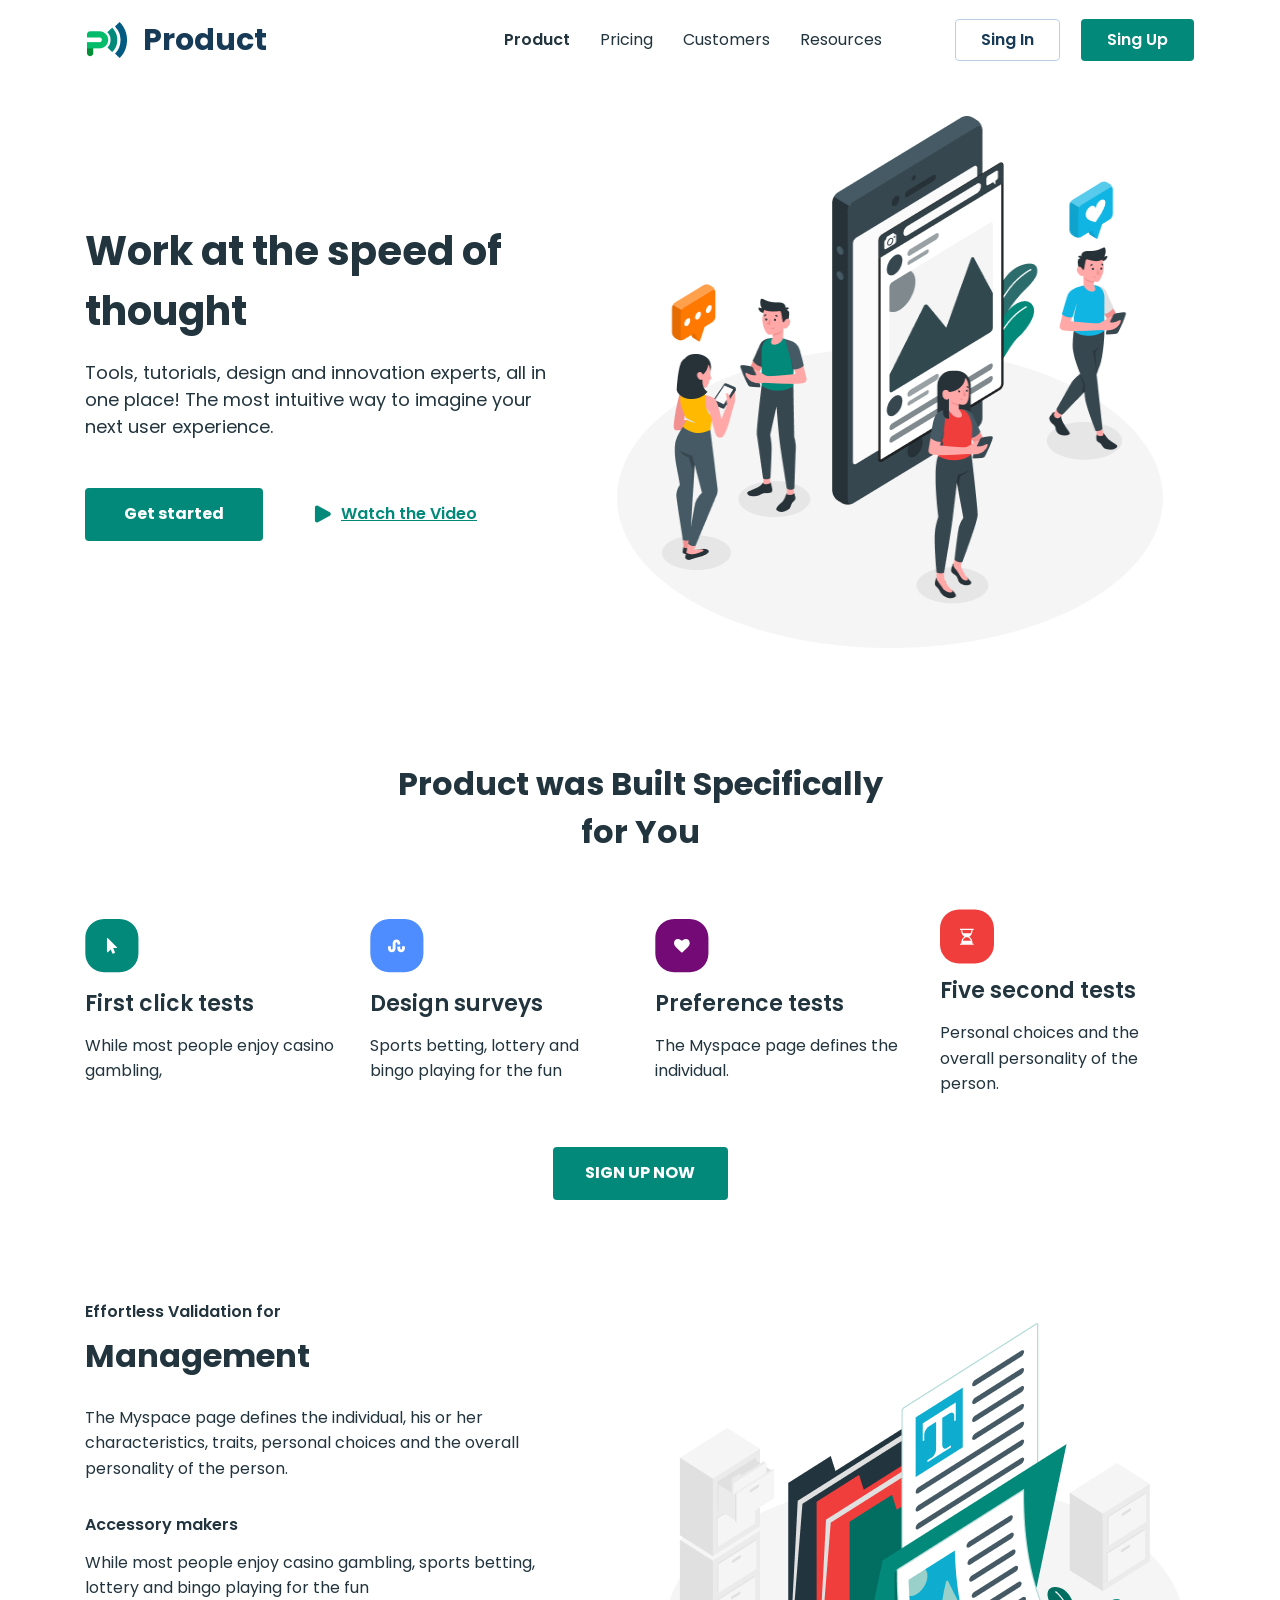
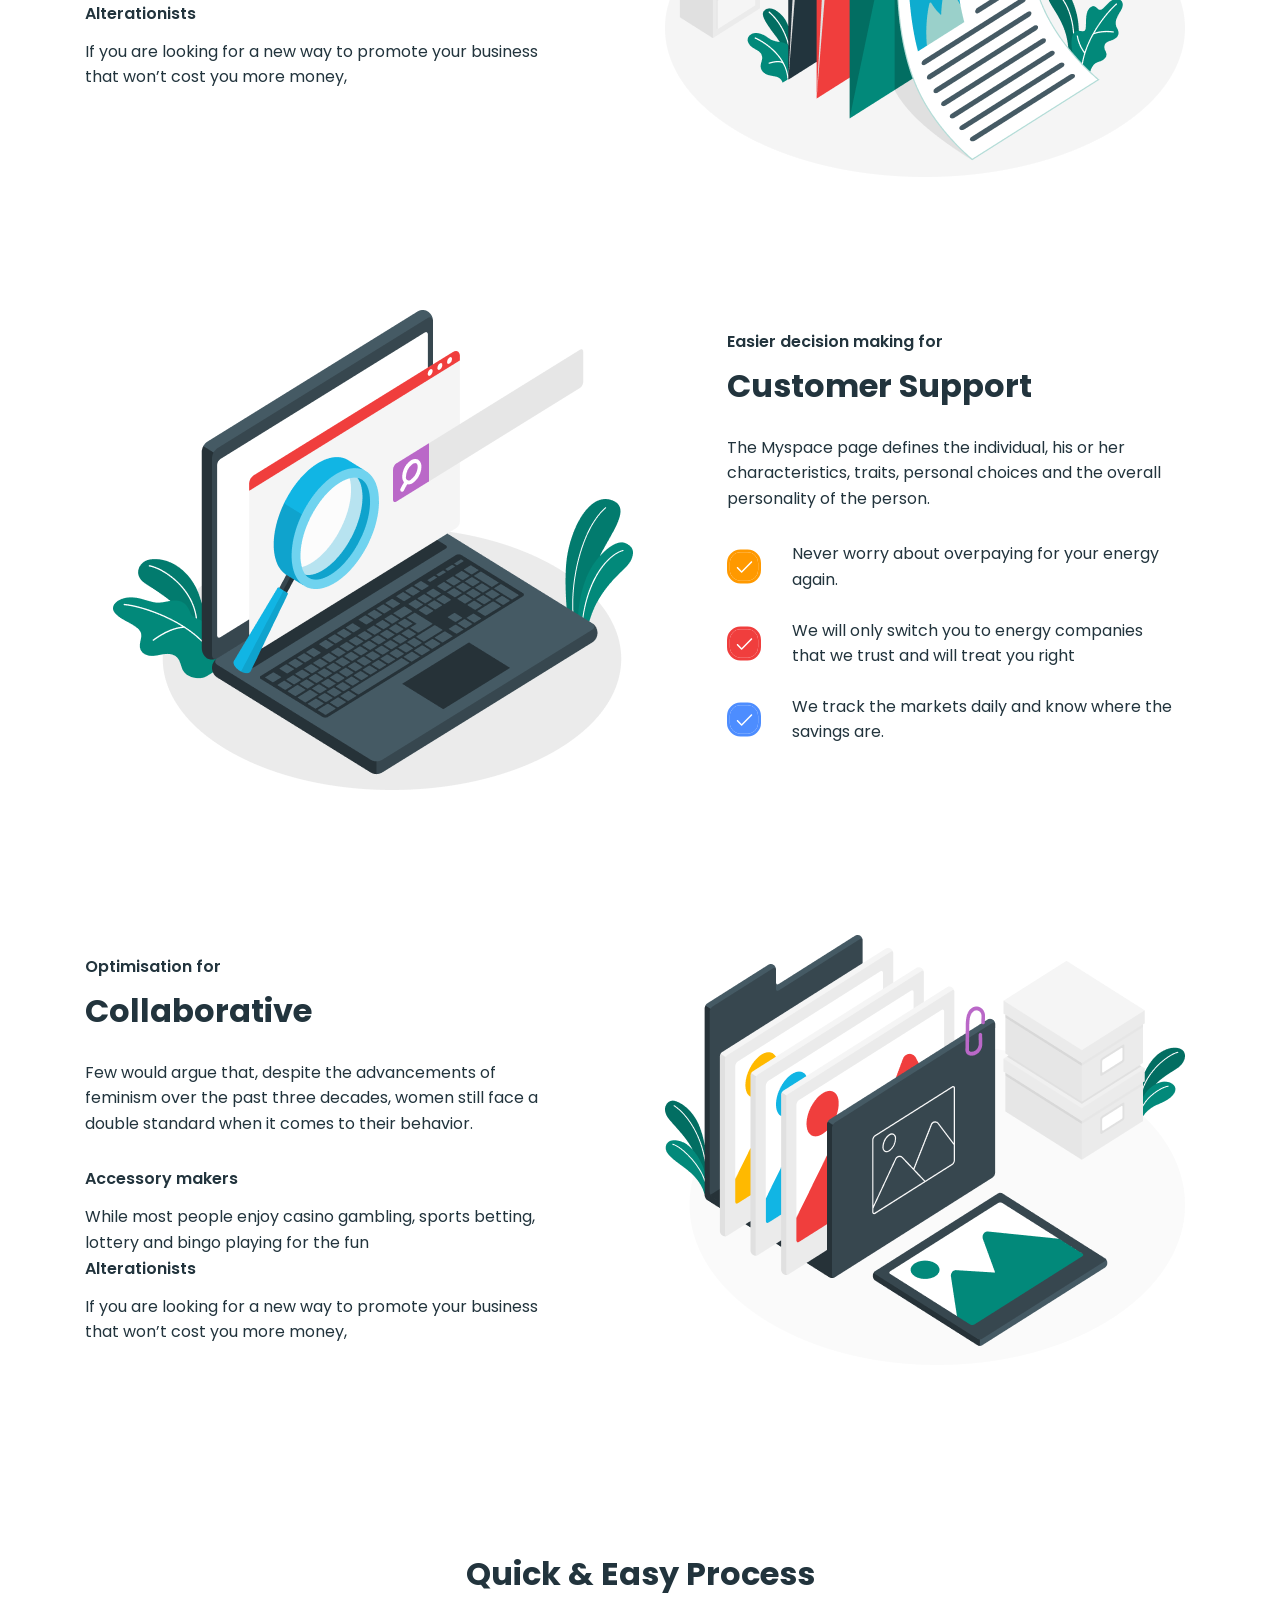
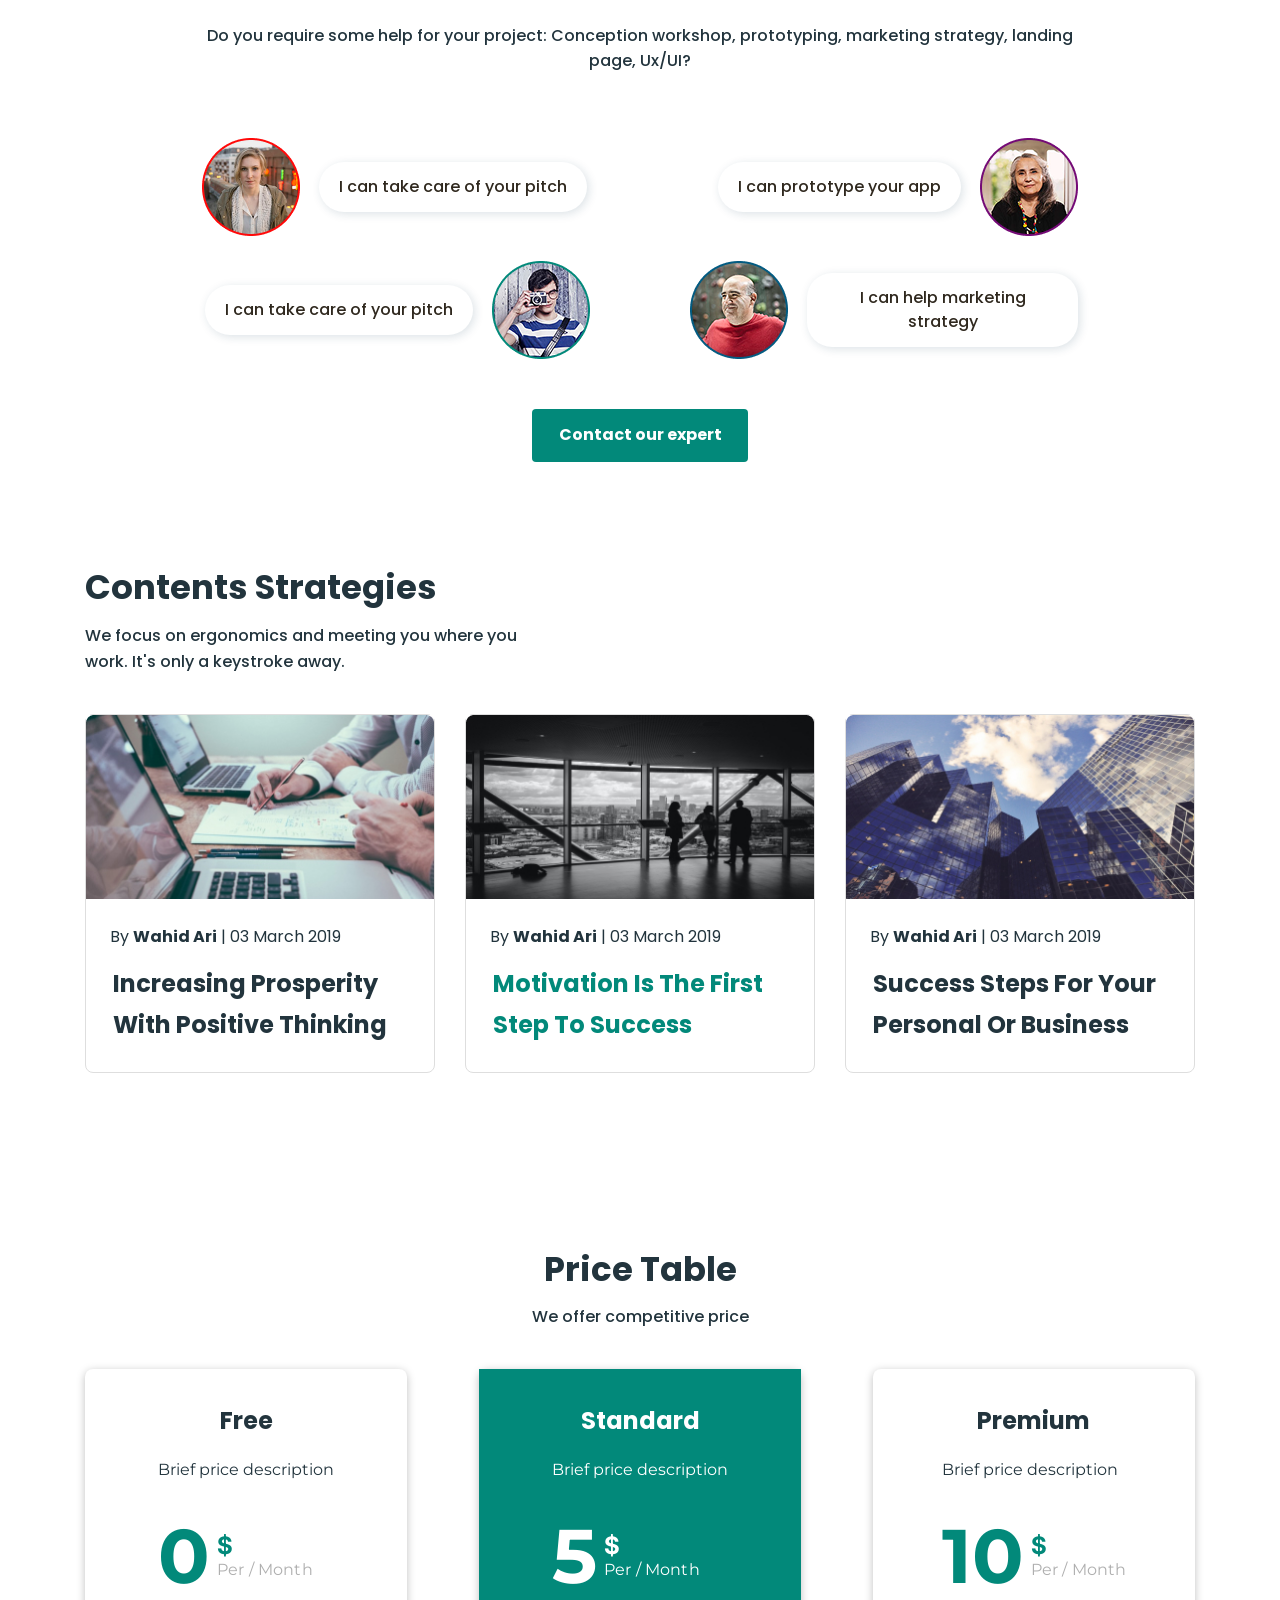
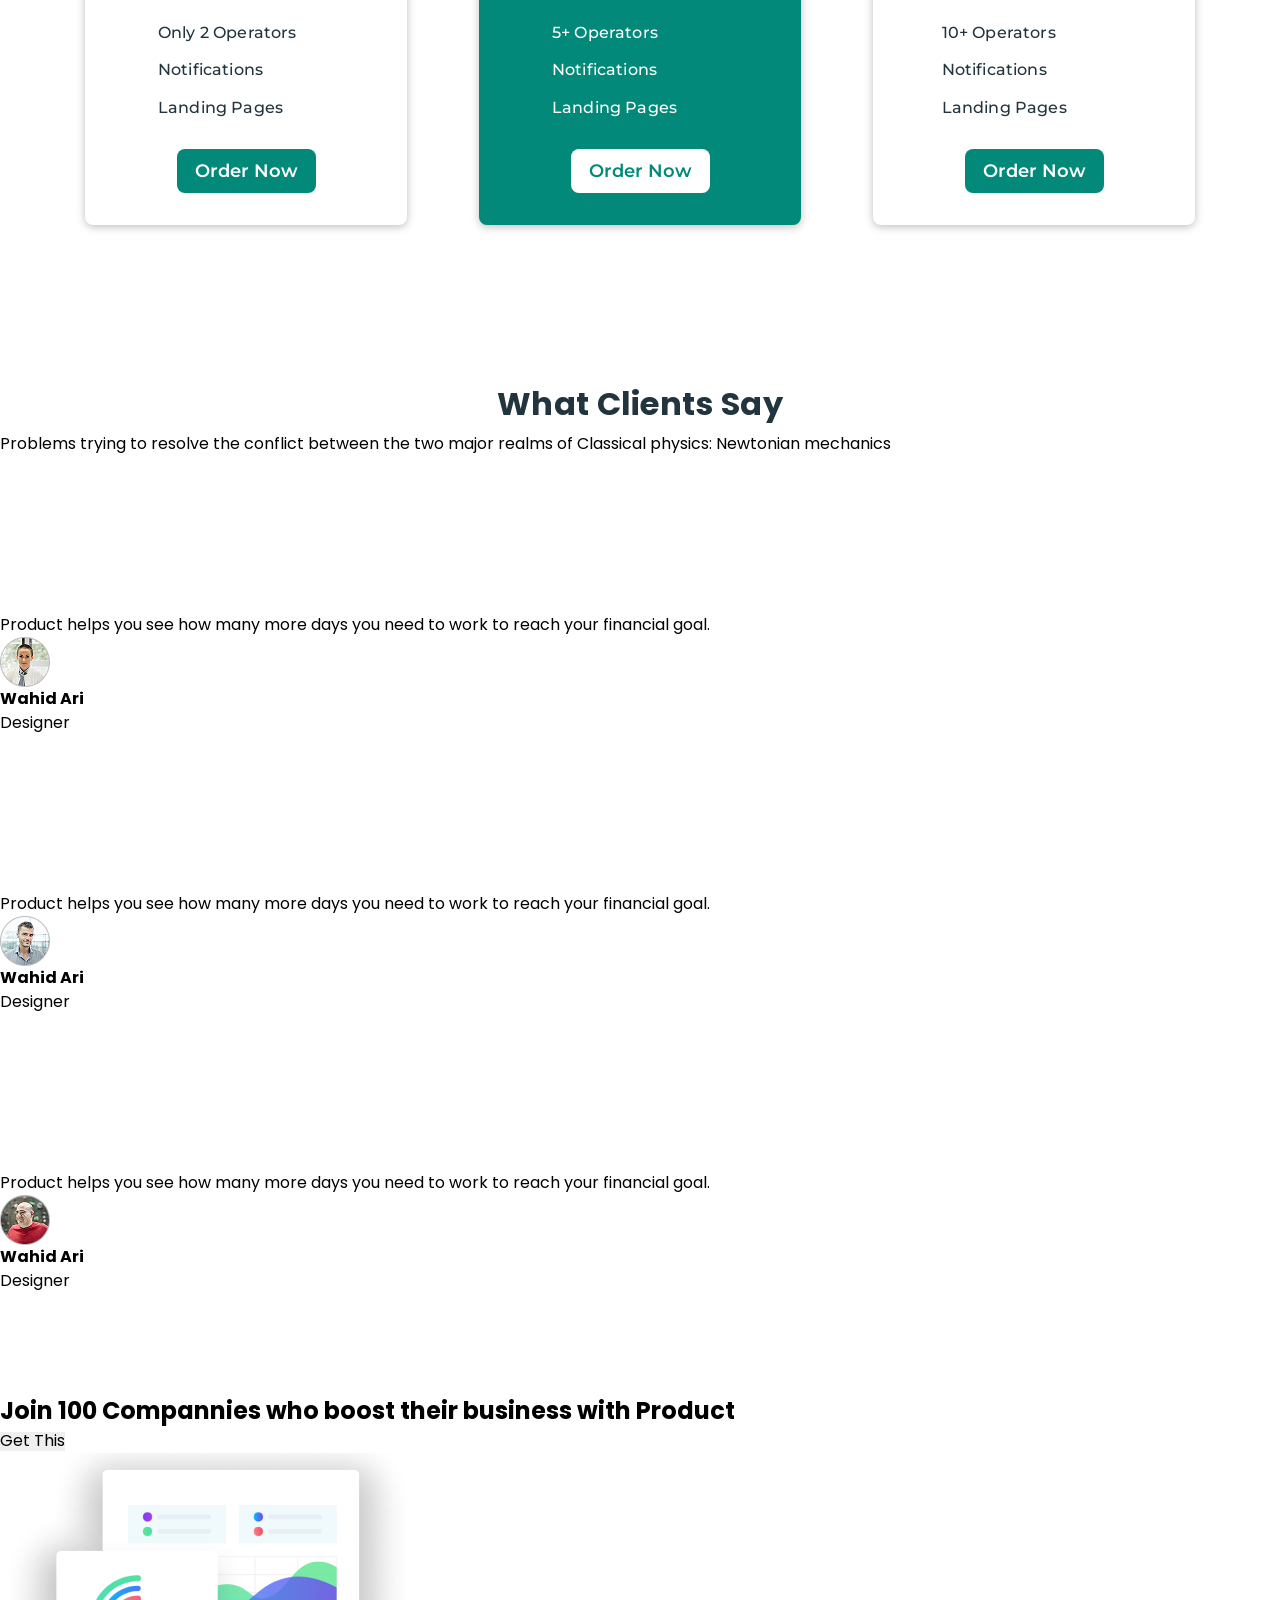
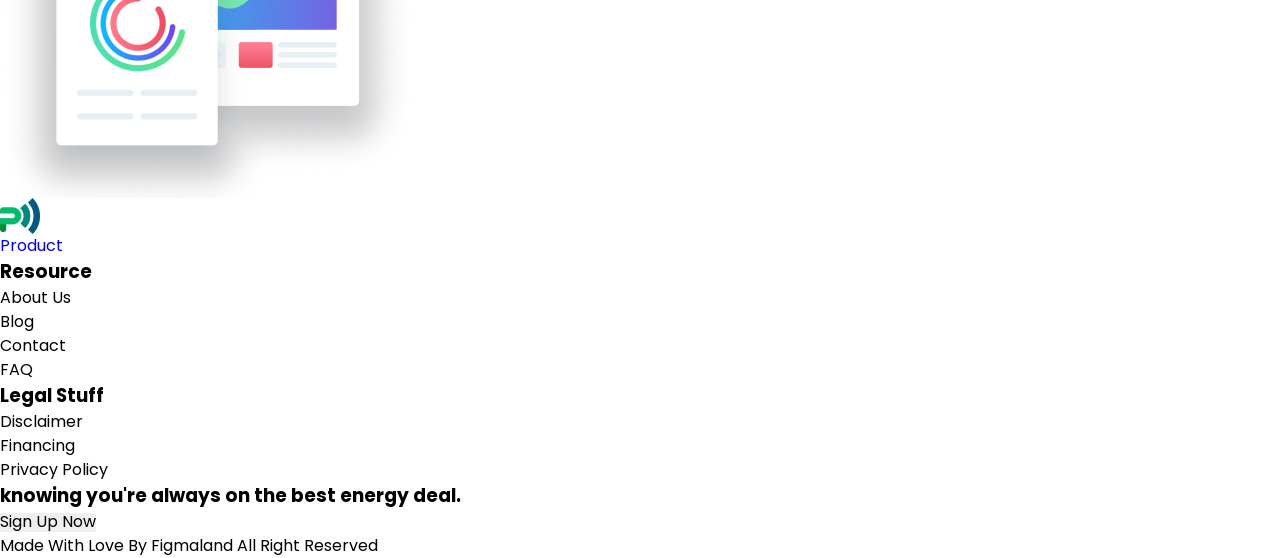
==== index.html @ db9ff05c "add fixes" ====
<!DOCTYPE html>
<html lang="en">
  <head>
    <meta charset="UTF-8" />
    <meta name="viewport" content="width=device-width, initial-scale=1.0" />
    <title>Bisness promo</title>
    <link
      rel="stylesheet"
      href="https://cdnjs.cloudflare.com/ajax/libs/modern-normalize/3.0.1/modern-normalize.min.css"
      integrity="sha512-q6WgHqiHlKyOqslT/lgBgodhd03Wp4BEqKeW6nNtlOY4quzyG3VoQKFrieaCeSnuVseNKRGpGeDU3qPmabCANg=="
      crossorigin="anonymous"
      referrerpolicy="no-referrer"
    />
    <link rel="preconnect" href="https://fonts.googleapis.com" />
    <link rel="preconnect" href="https://fonts.gstatic.com" crossorigin />
    <link
      href="https://fonts.googleapis.com/css2?family=Inter:opsz,wght@14..32,100..900&family=Montserrat:wght@100..900&family=Poppins:wght@400;500;600;700&display=swap"
      rel="stylesheet"
    />
    <link rel="stylesheet" href="./css/styles.css" />
  </head>

  <body>
    <!-- #region header -->
    <header class="header">
      <div class="container header-container">
        <nav class="header-navigation">
          <a href="./index.html" class="header-logo"
            ><img src="./images/index/logo.png" alt="logo" />Product</a
          >
          <ul class="list-navigation">
            <li class="item-navigation">
              <a href="./index.html" class="current-link">Product</a>
            </li>
            <li class="item-navigation">
              <a href="./pricing.html" class="link-navigation">Pricing</a>
            </li>
            <li class="item-navigation">
              <a href="./customers.html" class="link-navigation">Customers</a>
            </li>
            <li class="item-navigation">
              <a href="./resourses.html" class="link-navigation">Resources</a>
            </li>
          </ul>
        </nav>

        <ul class="header-list-button">
          <li class="header-item-button">
            <button type="button" class="btn-sing-in">Sing In</button>
          </li>
          <li class="header-item-button">
            <button type="button" class="btn-sing-up">Sing Up</button>
          </li>
        </ul>
      </div>
    </header>
    <!-- #endregion header -->

    <main>
      <!-- #region hero -->
      <section class="hero">
        <div class="container hero-container">
          <div class="hero-main-text">
            <h1 class="hero-title">Work at the speed of thought</h1>
            <p class="hero-content">
              Tools, tutorials, design and innovation experts, all in one place!
              The most intuitive way to imagine your next user experience.
            </p>
            <ul class="hero-list-buttons">
              <li>
                <button type="button" class="btn-start">Get started</button>
              </li>
              <li>
                <button type="button" class="btn-watch">
                  <svg class="icon-triangle" width="20" height="18">
                    <use href="./images/icons.svg#icon-triangle"></use>
                  </svg>
                  Watch the Video
                </button>
              </li>
            </ul>
          </div>
          <div class="container hero-img">
            <img
              class="hero-img"
              src="./images/index/hero-img.png"
              alt="people communicating"
              width="610"
            />
          </div>
        </div>
      </section>
      <!-- #endregion hero -->

      <!--#region Specifically -->
      <section class="specifically">
        <div class="container specifically-container">
          <h2 class="specifically-title">
            Product was Built Specifically for You
          </h2>
          <ul class="cards">
            <li class="card-item">
              <svg class="card-icon" width="54" height="61">
                <use href="./images/icons.svg#icon-click"></use>
              </svg>
              <h3 class="card-title">First click tests</h3>
              <p class="card-content">
                While most people enjoy casino gambling,
              </p>
            </li>

            <li class="card-item">
              <svg class="card-icon" width="54" height="61">
                <use href="./images/icons.svg#icon-surveys"></use>
              </svg>
              <h3 class="card-title">Design surveys</h3>
              <p class="card-content">
                Sports betting, lottery and bingo playing for the fun
              </p>
            </li>

            <li class="card-item">
              <svg class="card-icon" width="54" height="61">
                <use href="./images/icons.svg#icon-preferences"></use>
              </svg>
              <h3 class="card-title">Preference tests</h3>
              <p class="card-content">
                The Myspace page defines the individual.
              </p>
            </li>

            <li class="card-item">
              <svg class="card-icon" width="54" height="61">
                <use href="./images/icons.svg#icon-time"></use>
              </svg>
              <h3 class="card-title">Five second tests</h3>
              <p class="card-content">
                Personal choices and the overall personality of the person.
              </p>
            </li>
          </ul>
          <div class="btn-wrap">
            <button type="button" class="card-btn">SIGN UP NOW</button>
          </div>
        </div>
      </section>
      <!--#endregion Specifically -->

      <!--#region Management -->
      <section class="management">
        <div class="container management-container">
          <div class="management-paragraph">
            <h4 class="small-title">Effortless Validation for</h4>
            <h2 class="main-section-title">Management</h2>
            <p class="content-section">
              The Myspace page defines the individual, his or her
              characteristics, traits, personal choices and the overall
              personality of the person.
            </p>
            <ul class="management-list">
              <li>
                <h3 class="item-title">Accessory makers</h3>
                <p class="section-list-content">
                  While most people enjoy casino gambling, sports betting,
                  lottery and bingo playing for the fun
                </p>
              </li>
              <li>
                <h3 class="item-title">Alterationists</h3>
                <p class="section-list-content">
                  If you are looking for a new way to promote your business that
                  won’t cost you more money,
                </p>
              </li>
            </ul>
          </div>
          <div class="management-image">
            <img
              src="./images/index/management-img.png"
              alt="files"
              width="540"
              height="500"
            />
          </div>
        </div>
      </section>
      <!--#endregion Management -->

      <!--#region Support -->
      <section class="support">
        <div class="container support-container">
          <div class="support-img">
            <img
              src="./images/index/support-img.png"
              alt="support"
              width="540"
            />
          </div>
          <div class="support-paragraph">
            <h4 class="small-title">Easier decision making for</h4>
            <h2 class="main-section-title">Customer Support</h2>
            <p class="content-section">
              The Myspace page defines the individual, his or her
              characteristics, traits, personal choices and the overall
              personality of the person.
            </p>
            <ul class="support-list">
              <li class="support-item-content">
                <svg class="icon-support" width="35" height="35">
                  <use href="./images/icons.svg#icon-checkorange"></use>
                </svg>
                <p class="item-text-support">
                  Never worry about overpaying for your energy again.
                </p>
              </li>
              <li class="support-item-content">
                <svg class="icon-support" width="35" height="35">
                  <use href="./images/icons.svg#icon-checkred"></use>
                </svg>
                <p class="item-text-support">
                  We will only switch you to energy companies that we trust and
                  will treat you right
                </p>
              </li>
              <li class="support-item-content">
                <svg class="icon-support" width="35" height="35">
                  <use href="./images/icons.svg#icon-checkblue"></use>
                </svg>
                <p class="item-text-support">
                  We track the markets daily and know where the savings are.
                </p>
              </li>
            </ul>
          </div>
        </div>
      </section>
      <!--#endregion Support -->

      <!--#region Collaborative -->
      <section class="collaborative">
        <div class="container collaborative-container">
          <div class="collaborative-paragraph">
            <h4 class="small-title">Optimisation for</h4>
            <h2 class="main-section-title">Collaborative</h2>
            <p class="content-section">
              Few would argue that, despite the advancements of feminism over
              the past three decades, women still face a double standard when it
              comes to their behavior.
            </p>
            <ul>
              <li>
                <h3 class="item-title">Accessory makers</h3>
                <p class="section-list-content">
                  While most people enjoy casino gambling, sports betting,
                  lottery and bingo playing for the fun
                </p>
              </li>
              <li>
                <h3 class="item-title">Alterationists</h3>
                <p class="section-list-content">
                  If you are looking for a new way to promote your business that
                  won’t cost you more money,
                </p>
              </li>
            </ul>
          </div>
          <div class="collaborative-img">
            <img
              src="./images/index/collaboration-img.png"
              alt="collaboration-img"
              width="540"
            />
          </div>
        </div>
      </section>
      <!--#endregion Collaborative -->

      <!-- #region process  -->

      <section class="process">
        <div class="container process-container">
          <h2 class="process-title">Quick & Easy Process</h2>
          <p class="process-content">
            Do you require some help for your project: Conception workshop,
            prototyping, marketing strategy, landing page, Ux/UI?
          </p>
          <ul class="process-list">
            <li class="process-list-item">
              <img src="./images/product/care.png" alt="care" width="98" />
              <p class="process-title-content">I can take care of your pitch</p>
            </li>
            <li class="process-list-item">
              <img src="./images/product/app.png" alt="app" width="98" />
              <p class="process-title-content">I can prototype your app</p>
            </li>
            <li class="process-list-item">
              <img src="./images/product/pitch.png" alt="pitch" width="98" />
              <p class="process-title-content">I can take care of your pitch</p>
            </li>
            <li class="process-list-item">
              <img
                src="./images/product/strategy.png"
                alt="strategy"
                width="98"
              />
              <p class="process-title-content">I can help marketing strategy</p>
            </li>
          </ul>
        </div>
        <button class="contact-us" type="button">Contact our expert</button>
      </section>

      <!-- #endregion process  -->

      <!-- #region strategies -->
      <section class="strategies">
        <div class="container strategies-container">
          <h2 class="strategies-section-title">Contents Strategies</h2>
          <p class="strategies-content-paragraph">
            We focus on ergonomics and meeting you where you work. It's only a
            keystroke away.
          </p>

          <ul class="strategy-list">
            <li class="strategy-item">
              <img
                src="./images/index/image-news1.jpg"
                alt="hands"
                class="strategy-list-img"
              />
              <p class="content-strategies">
                By <span class="made-by">Wahid Ari</span> | 03 March 2019
              </p>
              <h3 class="strategy-list-title">
                Increasing Prosperity With Positive Thinking
              </h3>
            </li>
            <li class="strategy-item">
              <img
                src="./images/index/image-news2.jpg"
                alt="people"
                class="strategy-list-img"
              />
              <p class="content-strategies">
                By <span class="made-by">Wahid Ari</span> | 03 March 2019
              </p>
              <h3 class="strategy-list-title active">
                Motivation Is The First Step To Success
              </h3>
            </li>
            <li class="strategy-item">
              <img
                src="./images/index/image-news3.jpg"
                alt="buildings"
                class="strategy-list-img"
              />
              <p class="content-strategies">
                By <span class="made-by">Wahid Ari</span> | 03 March 2019
              </p>
              <h3 class="strategy-list-title">
                Success Steps For Your Personal Or Business
              </h3>
            </li>
          </ul>
        </div>
      </section>
      <!-- #endregion strategies -->

      <!-- #region price  -->
      <section class="price-section">
        <div class="container price-container">
          <h2 class="title-section-price">Price Table</h2>
          <p class="content-section-price">We offer competitive price</p>

          <div class="price-cards">
            <ul class="price-card-items">
              <li class="price-list-card">
                <ul class="price-list">
                  <li>
                    <h3 class="title-price-card">Free</h3>
                    <p class="price-description">Brief price description</p>
                    <ul class="price">
                      <li>
                        <p class="number-price">0</p>
                      </li>
                      <li>
                        <p class="dollar">$</p>
                        <p class="monthly-price">Per / Month</p>
                      </li>
                    </ul>
                    <ul class="price-conditions">
                      <li>Only 2 Operators</li>
                      <li>Notifications</li>
                      <li>Landing Pages</li>
                    </ul>
                  </li>
                </ul>
                <button type="button" class="btn-order">Order Now</button>
              </li>
            </ul>

            <ul class="price-card-items">
              <li class="price-list-card green">
                <ul class="price-list green">
                  <li>
                    <h3 class="title-price-card green">Standard</h3>
                    <p class="price-description green">
                      Brief price description
                    </p>
                    <ul class="price green">
                      <li>
                        <p class="number-price green">5</p>
                      </li>
                      <li>
                        <p class="dollar green">$</p>
                        <p class="monthly-price green">Per / Month</p>
                      </li>
                    </ul>
                    <ul class="price-conditions green">
                      <li>5+ Operators</li>
                      <li>Notifications</li>
                      <li>Landing Pages</li>
                    </ul>
                  </li>
                </ul>
                <button type="button" class="btn-order-green">Order Now</button>
              </li>
            </ul>

            <ul class="price-card-items">
              <li class="price-list-card">
                <ul class="price-list">
                  <li>
                    <h3 class="title-price-card">Premium</h3>
                    <p class="price-description">Brief price description</p>
                    <ul class="price">
                      <li>
                        <p class="number-price">10</p>
                      </li>
                      <li>
                        <p class="dollar">$</p>
                        <p class="monthly-price">Per / Month</p>
                      </li>
                    </ul>
                    <ul class="price-conditions">
                      <li>10+ Operators</li>
                      <li>Notifications</li>
                      <li>Landing Pages</li>
                    </ul>
                  </li>
                </ul>
                <button type="button" class="btn-order">Order Now</button>
              </li>
            </ul>
          </div>
        </div>
      </section>
      <!-- #endregion price  -->

      <!-- #region feedback  -->
      <section class="feedback">
        <div class="container feedback-container"></div>
        <h2 class="feedback-title">What Clients Say</h2>
        <p class="feedback-paragraph">
          Problems trying to resolve the conflict between the two major realms
          of Classical physics: Newtonian mechanics
        </p>
        <ul class="feedback-cards">
          <li class="feedback-card-item">
            <svg class="" width="" height="">
              <use href=""></use>
            </svg>
            <p class="feedback-item-content">
              Product helps you see how many more days you need to work to reach
              your financial goal.
            </p>
            <img src="./images/index/fb-avatar1.png" alt="fb-avatar" />
            <h4 class="feedback-name">Wahid Ari</h4>
            <p class="feedback-name-position">Designer</p>
          </li>

          <li class="feedback-card-item">
            <svg class="" width="" height="">
              <use href=""></use>
            </svg>
            <p class="feedback-item-content">
              Product helps you see how many more days you need to work to reach
              your financial goal.
            </p>
            <img src="./images/index/fb-avatar2.png" alt="fb-avatar" />
            <h4 class="feedback-name">Wahid Ari</h4>
            <p class="feedback-name-position">Designer</p>
          </li>

          <li class="feedback-card-item">
            <svg class="" width="" height="">
              <use href=""></use>
            </svg>
            <p class="feedback-item-content">
              Product helps you see how many more days you need to work to reach
              your financial goal.
            </p>
            <img src="./images/index/fb-avatar3.png" alt="fb-avatar" />
            <h4 class="feedback-name">Wahid Ari</h4>
            <p class="feedback-name-position">Designer</p>
          </li>
        </ul>
      </section>
      <!-- #endegion feedback  -->

      <!-- #region promo  -->
      <section>
        <h2>Join 100 Compannies who boost their business with Product</h2>
        <button type="button">Get This</button>
        <img src="./images/index/graphics.png" alt="graphics" />
      </section>
      <!-- #endregion promo  -->
    </main>
    <!-- #region footer  -->
    <footer>
      <nav>
        <a href="./index.html"
          ><img src="./images/index/logo.png" alt="logo" />Product</a
        >
      </nav>

      <h3>Resource</h3>
      <ul>
        <li>About Us</li>
        <li>Blog</li>
        <li>Contact</li>
        <li>FAQ</li>
      </ul>

      <h3>Legal Stuff</h3>
      <ul>
        <li>Disclaimer</li>
        <li>Financing</li>
        <li>Privacy Policy</li>
      </ul>

      <h3>knowing you're always on the best energy deal.</h3>
      <button type="button">Sign Up Now</button>
      <p>Made With Love By Figmaland All Right Reserved</p>
    </footer>
    <!-- #endregion footer  -->
  </body>
</html>
---- css/styles.css ----
/* :root {
    --font-family: "Poppins", sans-serif;
    --second-family: "Inter", sans-serif;
    --third-family: "Montserrat", sans-serif;
    --font3: "FontAwesome", sans-serif;
    --font4: "Roboto", sans-serif;
    --font5: "ProximaNova", sans-serif;
    --font6: "Asap Condensed", sans-serif;
    } */
        
*,
*::before,
*::after {
    box-sizing: border-box;
    margin: 0;
    padding: 0;
    }

body {
    font-family: "Poppins", sans-serif;
    font-weight: 400;
    font-size: 16px;
    line-height: 1.5;
    letter-spacing: 2%;
    color: var(--text);
    background-color: var(--white-background);
    }
        
/* reset */
    h1,
    h2,
    h3,
    h4,
    h5,
    h6,
    p {
      margin: 0;
      }
        
    ul,
    ol {
        margin: 0;
        padding-left: 0;
        list-style-type: none;
       }
 a {
    text-decoration: none;
   }
button {
    cursor: pointer;
    border: none;
}

img {
    display: block;
    max-width: 100%;
}

.container {
   max-width: 1150px;
   padding: 0 20px;
   margin: 0 auto;
}
    
/* #region header */
    .header {
       display: flex;
       align-items: center;
    }
        
    .header-container {
        display: flex;
        align-items: center;      
    }

    .header-logo {
        display: flex;
        align-items: center;
        gap: 16px;
        margin-right: 237px;
    
        font-family: "Poppins", sans-serif;
        font-weight: 700;
        font-size: 30px;
        line-height: 0.9;
        color: #173a56;
    }


    .header-navigation {
        display: flex;
        align-items: center;
    }

    .list-navigation {
        display: flex;
        align-items: center;
        gap: 30px;
        margin-right: 73px;
    }

    .link-navigation {
        font-family: "Poppins", sans-serif;
        font-weight: 400;
        font-size: 16px;
        line-height: 1.75;
        color: #22343d;
        padding: 26px 0;
        display: inline-block;

        transition: color 0.2s ease-in-out;
    }

    .current-link {
        font-family: "Poppins", sans-serif;
        font-weight: 600;
        font-size: 16px;
        line-height: 1.75;
        color: #22343d;
        padding: 26px 0;
        display: inline-block;

        transition: color 0.2s ease-in-out;
    }

    .link-navigation:hover,
    .current-link:hover {
        color: #02897a;
    }

    .header-list-button {
        display: flex;
        align-items: center;
    }
        

.btn-sing-in {
    border: 1px solid #bcd0e5;
    border-radius: 4px;
    width: 105px;
    height: 42px;
    background-color: transparent;
    font-family: "Poppins", sans-serif;
    font-weight: 600;
    font-size: 16px;
    text-align: center;
    color: #173a56;
    margin-right: 21px;
    transition: color 0.2s ease-in-out, transform 0.2s ease-in-out;
}

.btn-sing-in:hover,
.btn-sing-in:focus {
    background-color: #02897a;
    transform: translateY(-2px);
    color: #fff;
    border: none;
}

.btn-sing-up {
    border-radius: 4px;
    width: 113px;
    height: 42px;
    background-color: #02897a;
    font-family: "Poppins", sans-serif;
    font-weight: 600;
    font-size: 16px;
    color: #fff;
    border: none;
    transition: color 0.2s ease-in-out, transform 0.2s ease-in-out;
}

.btn-sing-up:hover,
.btn-sing-up:focus {
    color: #02695f;
    transform: translateY(-2px);
    background-color: #fff;
}
       
/* #endregion header */

/* #region hero */
.hero {
    padding-top: 25px;
    padding-bottom: 50px;
}
.hero-container {
    display: flex;
    align-items: center;
    gap: 35px;
}

.hero-main-text {
    max-width: 465px;
}
.hero-title {
    font-weight: 700;
    font-size: 40px;
    line-height: 1.5;
    color: #22343d;
    margin-bottom: 18px;
}

.hero-content {
    font-weight: 400;
    font-size: 18px;
    line-height: 1.5;
    color: #22343d;
    margin-bottom: 45px;
}

.hero-list-buttons {
    display: flex;
    gap: 30px;
    align-items: center;
}

.btn-start {
    border-radius: 4px;
    min-width: 178px;
    height: 53px;
    background-color: #02897a;
    font-family: "Poppins", sans-serif;
    font-weight: 700;
    font-size: 16px;
    color: #fff;
    transition: color 0.2s ease-in-out, transform 0.2s ease-in-out;
}

.btn-start:hover, .btn-start:focus {
    color: #02695f;
    transform: translateY(-2px);
    background-color: #fff;
}

.icon-triangle {
    fill: #02897a;
    transition: fill 0.3s ease-in-out;
}

.btn-watch {
    display: flex;
    align-items: center;
    gap: 8px;
    padding: 20px;
    font-family: "Poppins", sans-serif;
    font-weight: 600;
    font-size: 16px;
    text-decoration: underline;
    text-decoration-skip-ink: none;
    color: #02897a;
    background-color: transparent;
    border: none;
    cursor: pointer;
    transition: color 0.2s ease-in-out, transform 0.2s ease-in-out;
    }
    
.btn-watch:hover {
    color: #02695f;
    transform: translateY(-2px);
}
    
.btn-watch:hover .icon-triangle {
    fill: #02695f;
}

.hero-img {
    width: 610px; 
    height: 555px;
}

/* #endregion hero */

/* #region Specifically */

.specifically {
    padding: 50px 0;
}

.specifically-title {
    font-weight: 700;
    font-size: 32px;
    text-align: center;
    color: #22343d;
    max-width: 500px;
    margin: 0 auto 50px;
}

.cards {
    display: flex;
    justify-content: center;
    align-items: center;
    gap: 30px;
}

.card-item {
    width: calc((100% - 90px) / 4);
}

.card-title {
    font-weight: 600;
    font-size: 22px;
    color: #22343d;
    margin-bottom: 13px;
}

.card-content {
    font-weight: 400;
    font-size: 16px;
    line-height: 1.6;
    color: #22343d;
    margin-bottom: 50px;
}

.btn-wrap {
    display: flex;
    justify-content: center;
    align-items: center;
}

.card-btn {
    border-radius: 4px;
    min-width: 175px;
    height: 53px;
    background-color: #02897a;
    font-weight: 700;
    font-size: 16px;
    color: #fff;
    transition: color 0.2s ease-in-out, transform 0.2s ease-in-out;
}

.card-btn:hover,
.card-btn:focus {
    color: #02695f;
    transform: translateY(-2px);
    background-color: #fff;
}

/* #endregion Specifically */

/* #region Management */
.management {
    padding: 50px 0;
}

.management-container {
    display: flex;
    gap: 84px;
}

.management-paragraph {
    max-width: 486px;
}
.small-title {
    font-weight: 600;
    font-size: 16px;
    color: #22343d;
    margin-bottom: 8px;
}

.main-section-title {
    font-weight: 700;
    font-size: 32px;
    color: #22343d;
    margin-bottom: 25px;
}

.content-section {
    font-weight: 400;
    font-size: 16px;
    line-height: 1.6;
    color: #22343d;
    margin-bottom: 30px;
}

.item-title {
    font-weight: 600;
    font-size: 16px;
    line-height: 1.625;
    color: #22343d;
    margin-bottom: 12px;
}

.section-list-content {
    font-weight: 400;
    font-size: 16px;
    line-height: 1.6;
    color: #22343d;
}
/* #endregion Management */

/* #region support */

.support {
    padding: 50px 0;
}
.support-container {
    display: flex;
    justify-content: center;
    align-items: center;
    gap: 84px;
}

.support-paragraph {
    max-width: 450px;
}

.support-item-content {
    margin-bottom: 25px;
    display: flex;
    justify-content: center;
    align-items: center;
    gap: 30px;
}


.item-text-support {
    max-width: 385px;
    font-family: "Poppins", sans-serif;
    font-weight: 400;
    font-size: 16px;
    line-height: 1.6;
    color: #22343d;
    align-items: center;
}
/* #endregion support */

/* #region collaborative */
.collaborative {
    padding: 50px 0;
}
.collaborative-container {
    display: flex;
    align-items: center;
    justify-content: center;
    gap: 84px;
}
.collaborative-paragraph {
    max-width: 486px;
}
/* #endregion collaborative */

/* #region process */
.process {
    padding-top: 100px;
    padding-bottom: 50px;
}
.process-container {
    max-width: 916px;
}

.process-title {
    font-weight: 700;
    font-size: 32px;
    text-align: center;
    color: #22343d;
    margin-bottom: 25px;
}

.process-content {
    font-weight: 500;
    font-size: 16px;
    line-height: 1.6;
    text-align: center;
    color: #22343d;
    margin-bottom: 64px;
}

.process-list {
    display: flex;
    flex-direction: row;
    flex-wrap: wrap;
    gap: 25px 100px;
}

.process-list-item {
    display: flex;
    align-items: center;
    gap: 19px;
    width: calc((100% - 100px) / 2);
}

.process-list-item:nth-child(2),
.process-list-item:nth-child(3) {
    flex-direction: row-reverse;
}


.process-title-content {
    font-weight: 500;
    background-color: #fff;
    box-shadow: 2px 2px 10px 0 rgba(23, 58, 86, 0.15);
    text-align: center;
    color: #2f281e;
    padding: 13px 20px;
    border-radius: 25px;
    max-width: 281px;
}

.contact-us {
    font-weight: 700;
    font-size: 16px;
    color: #fff;
    background-color: #02897a;
    border: none;
    border-radius: 4px;
    width: 216px;
    height: 53px;
    margin: auto;
    display: block;
    margin-top: 50px;
    transition: color 0.2s ease-in-out, transform 0.2s ease-in-out;
}

.contact-us:hover,
.contact-us:focus {
    color: #02695f;
    transform: translateY(-2px);
    background-color: #fff;
}

/* #endregion process */

/* #region srtategy */
.strategies {
    padding-top: 50px;
    padding-bottom: 71px;
}

.strategies-section-title {
    font-weight: 700;
    font-size: 34px;
    color: #22343d;
    margin-bottom: 10px;
}

.strategies-content-paragraph {
    max-width: 465px;
    font-family: "Poppins", sans-serif;
    font-weight: 500;
    font-size: 16px;
    line-height: 1.6;
    color: #22343d;
    margin-bottom: 40px;
}

.strategy-list {
    display: flex;
    gap: 30px;
}

.strategy-item {
    border: 1px solid #dedede;
    border-radius: 8px;
    width: 350px;
    height: 359px;
    transition: box-shadow 0.2s ease-in-out, transform 0.2s ease-in-out;
}

.strategy-item:hover,
.strategy-item:focus {
    transform: translateY(-4px);
    box-shadow: 0 2px 1px 0 rgba(46, 47, 66, 0.08),
        0 1px 1px 0 rgba(46, 47, 66, 0.16),
        0 1px 6px 0 rgba(46, 47, 66, 0.08);
}

.strategy-list-img {
    margin-bottom: 24px;
}

.content-strategies {
    font-weight: 400;
    font-size: 16px;
    line-height: 1.8;
    color: #22343d;
    margin-bottom: 12px;
    padding-left: 24px;
}

.made-by {
    font-weight: 700;
}

.strategy-list-title {
    font-weight: 700;
    font-size: 24px;
    line-height: 1.7;
    color: #22343d;
    padding-left: 27px;
}

.active {
    color: #02897a;
}
/* #endregion srtategy */

/* #region price */

.price-section {
    padding-top: 100px;
    padding-bottom: 50px;
}

.title-section-price {
    font-weight: 700;
    font-size: 34px;
    color: #22343d;
    margin-bottom: 10px;
    text-align: center;
}

.content-section-price {
    font-weight: 500;
    font-size: 16px;
    color: #22343d;
    margin-bottom: 40px;
    text-align: center;
}

.price-cards {
    display: flex;
    justify-content: center;
    align-items: center;
    gap: 72px;
}

.price-list-card {
    border-radius: 8px;
    width: 322px;
    min-height: 456px;
    box-shadow: 0 2px 8px 0 rgba(0, 0, 0, 0.25);
    background: #fff;
    transition: box-shadow 0.2s ease-in-out, transform 0.2s ease-in-out;
}

.price-list-card:hover,
.price-list-card:focus {
    transform: translateY(-4px);
    box-shadow: 0 2px 1px 0 rgba(46, 47, 66, 0.08),
        0 1px 1px 0 rgba(46, 47, 66, 0.16),
        0 1px 6px 0 rgba(46, 47, 66, 0.08);
}

.price-list {
    display: flex;
    justify-content: center;
    align-items: center;
}


.title-price-card {
    padding-top: 32px;
    font-family: "Poppins", sans-serif;
    font-weight: 700;
    font-size: 24px;
    line-height: 1.7;
    color: #22343d;
    text-align: center;
    margin-bottom: 8px;
}

.price-description {
    font-family: "Montserrat", sans-serif;
    font-weight: 400;
    font-size: 16px;
    line-height: 2.5;
    color: #22343d;
    margin-bottom: 16px;
}

.price {
    display: flex;
    justify-items: center;
    align-items: center;
    margin-bottom: 16px;
}

.number-price {
    font-family: "Montserrat", sans-serif;
    font-weight: 700;
    font-size: 76px;
    line-height: 1.31;
    letter-spacing: 0em;
    text-align: center;
    color: #02897a;
    margin-right: 7px;
}

.dollar {
    font-family: "Inter", sans-serif;
    font-weight: 700;
    font-size: 24px;
    line-height: 1.25;
    letter-spacing: 0em;
    color: #02897a;
}

.monthly-price {
    font-family: "Montserrat", sans-serif;
    font-weight: 400;
    font-size: 16px;
    line-height: 1.18;
    letter-spacing: 0.01em;
    color: #afafaf;
}

.price-conditions {
font-family: "Montserrat", sans-serif;
    font-weight: 500;
    font-size: 16px;
    line-height: 1.37;
    letter-spacing: 0.01em;
    color: #22343d;
    margin-bottom: 30px;
}

.price-conditions li:not(:last-child) {
    margin-bottom: 16px;
}

.green {
    background-color: #02897a;
    color: #fff;
}

.btn-order {
    display: flex;
    justify-content: center;
    align-items: center;
    margin: 0 auto 32px;
    border-radius: 8px;
    min-width: 139px;
    height: 44px;
    border: none;
    background-color: #02897a;
    font-family: "Montserrat", sans-serif;
    font-weight: 600;
    font-size: 18px;
    color: #fff;
    transition: color 0.2s ease-in-out, transform 0.2s ease-in-out;
}

.btn-order:hover,
.btn-order:focus {
    color: #02695f;
    transform: translateY(-2px);
    background-color: #fff;
    border: 1px solid #02695f;
}

.btn-order-green {
    display: flex;
    justify-content: center;
    align-items: center;
    margin: 0 auto;
    border-radius: 8px;
    min-width: 139px;
    height: 44px;
    border: none;
    background-color: #fff;
    font-family: "Montserrat", sans-serif;
    font-weight: 600;
    font-size: 18px;
    color: #02897a;
    transition: color 0.2s ease-in-out, transform 0.2s ease-in-out;
}

.btn-order-green:hover,
.btn-order-green:focus {
    color: #fff;
    transform: translateY(-2px);
    background-color: #02695f;
}
/* #endregion price */

/* #region feedback */

.feedback {
    padding: 100px 0;
}

.feedback-title {
    font-weight: 700;
    font-size: 32px;
    line-height: 1.78125;
    letter-spacing: 0.01em;
    color: #22343d;
    text-align: center;
}

/* #endregion feedback */
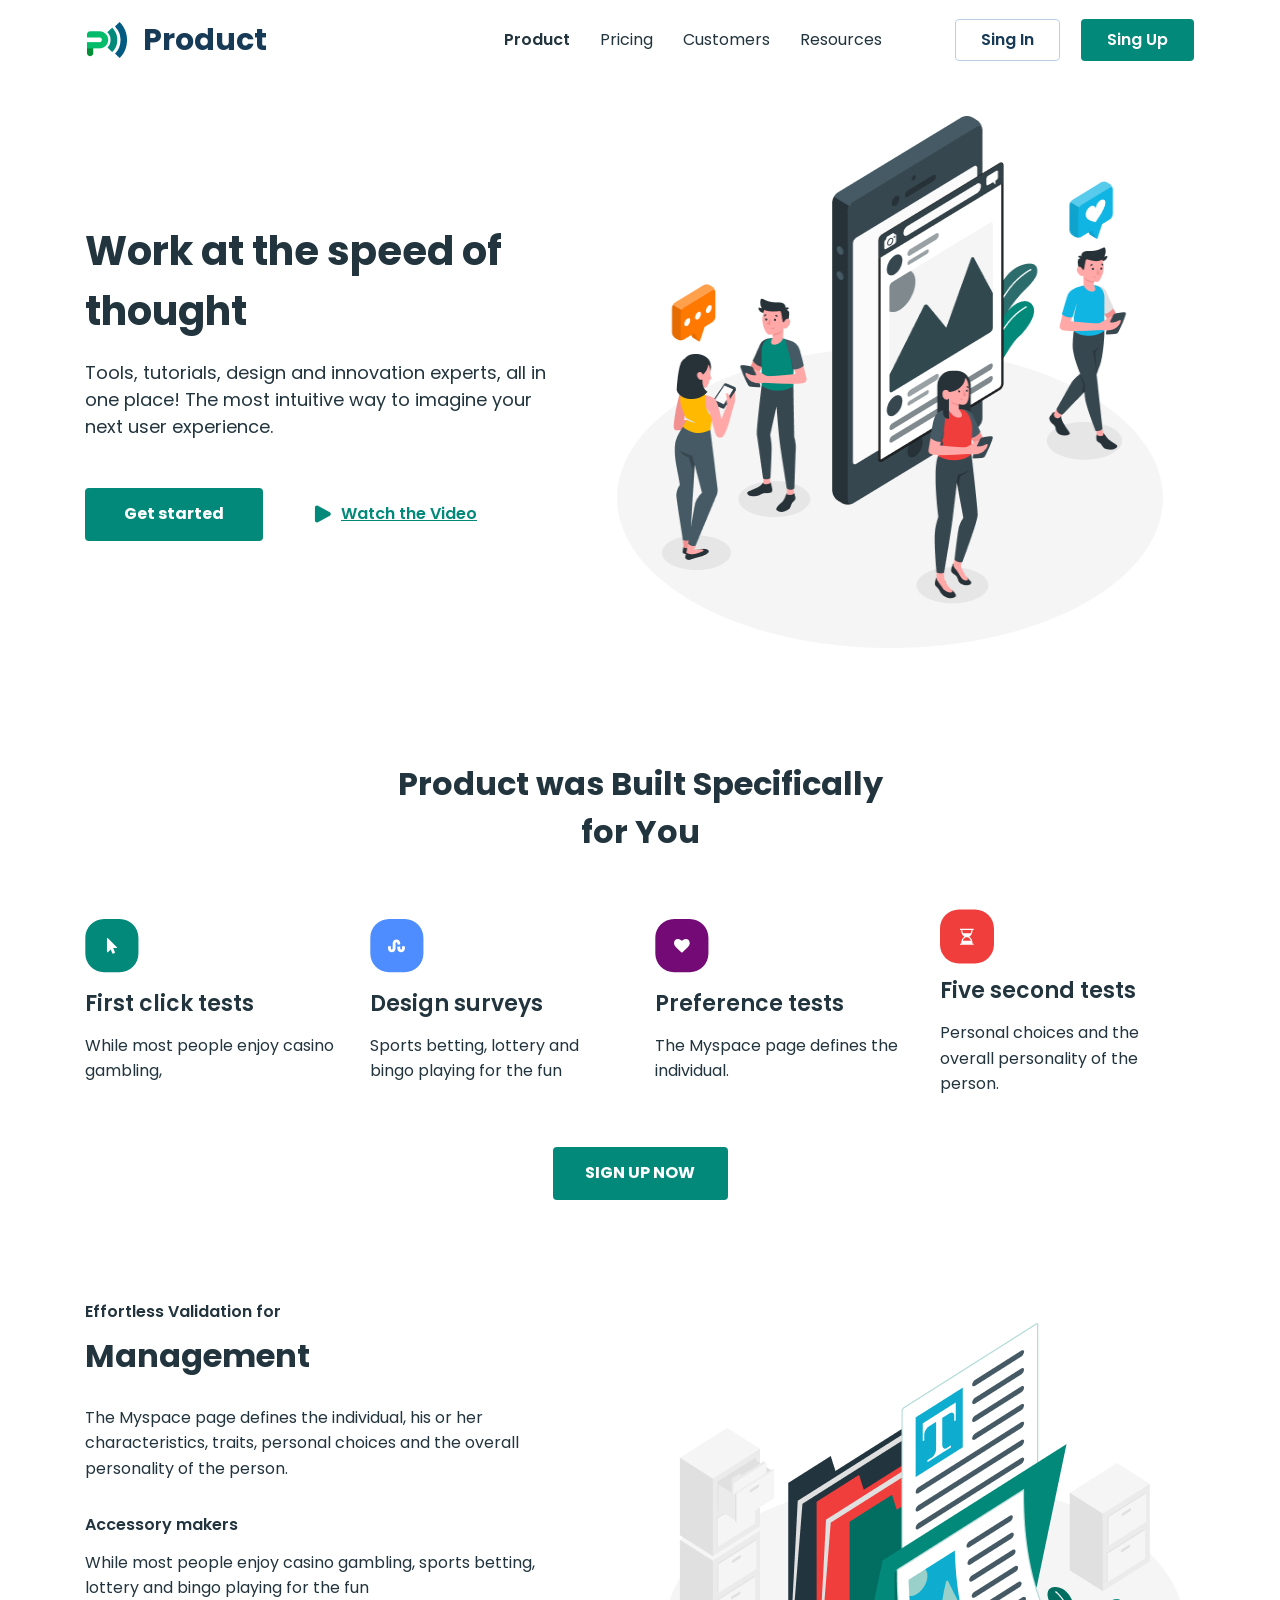
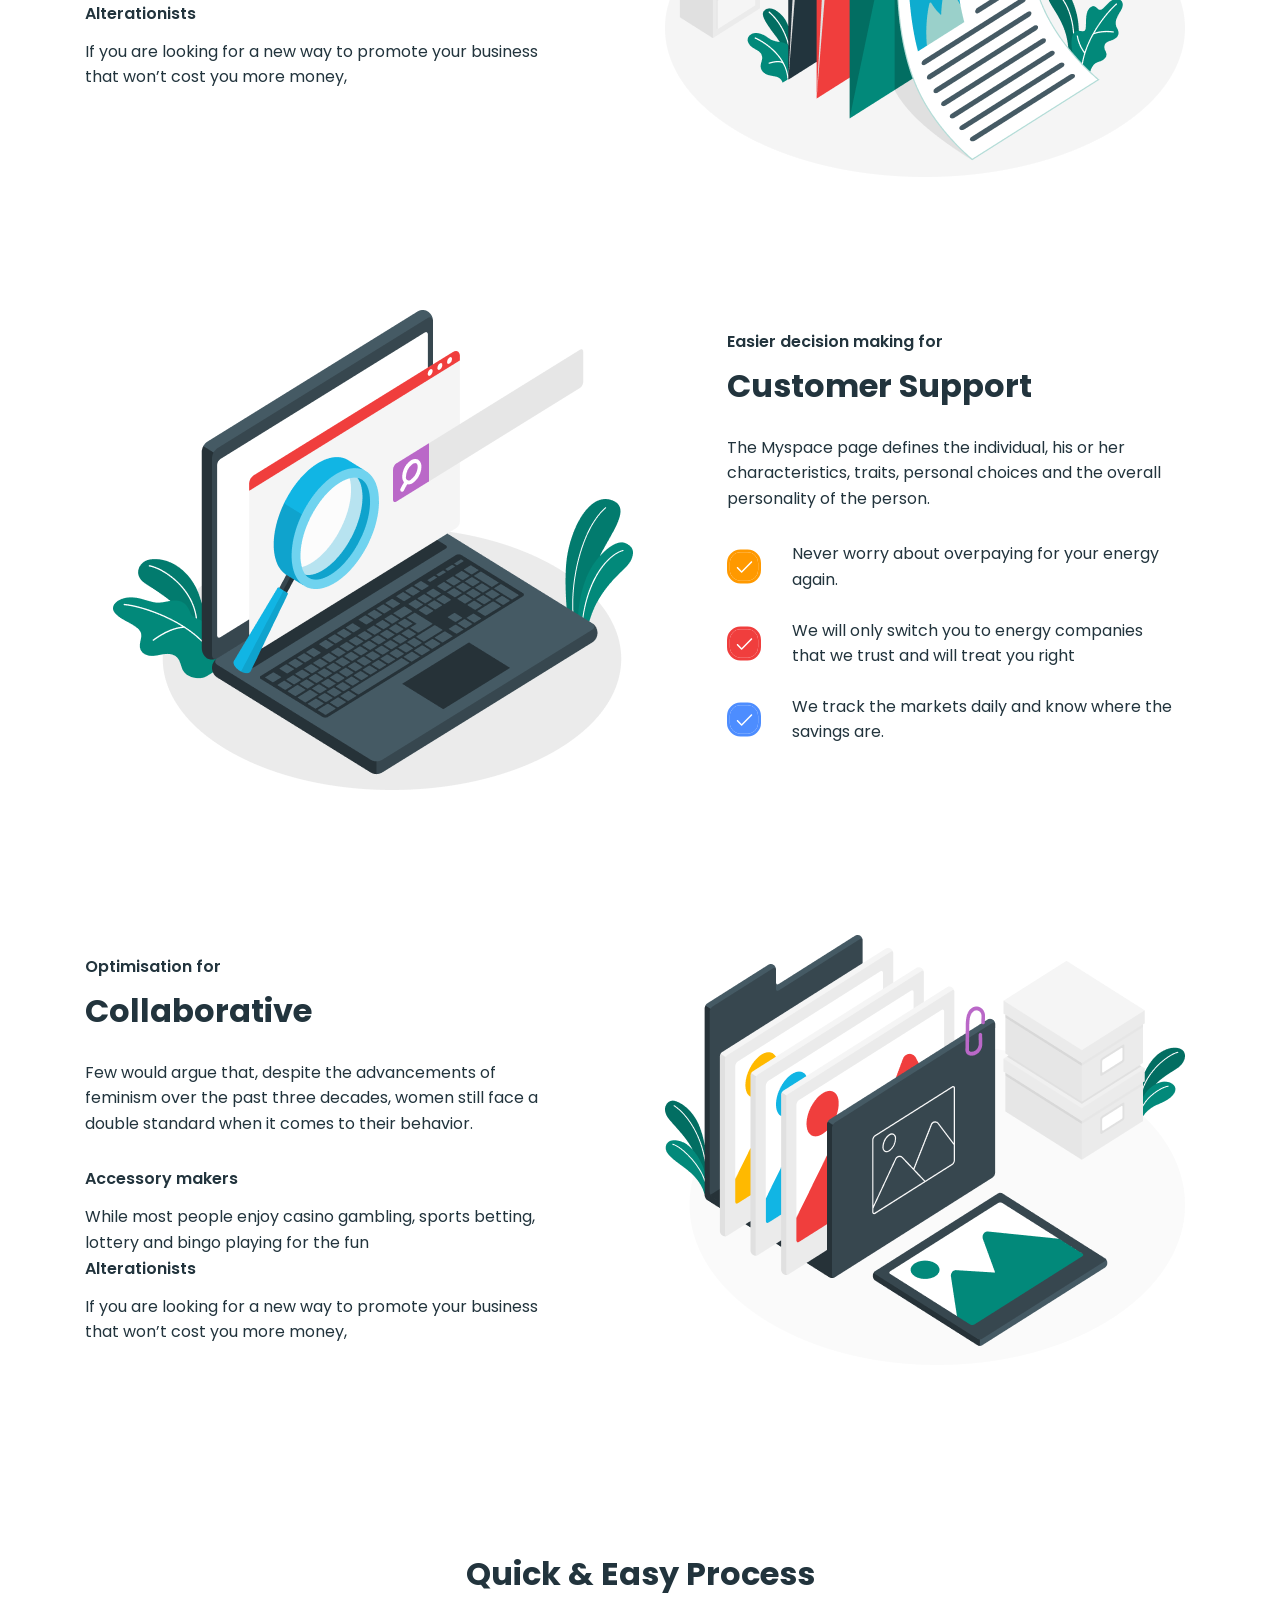
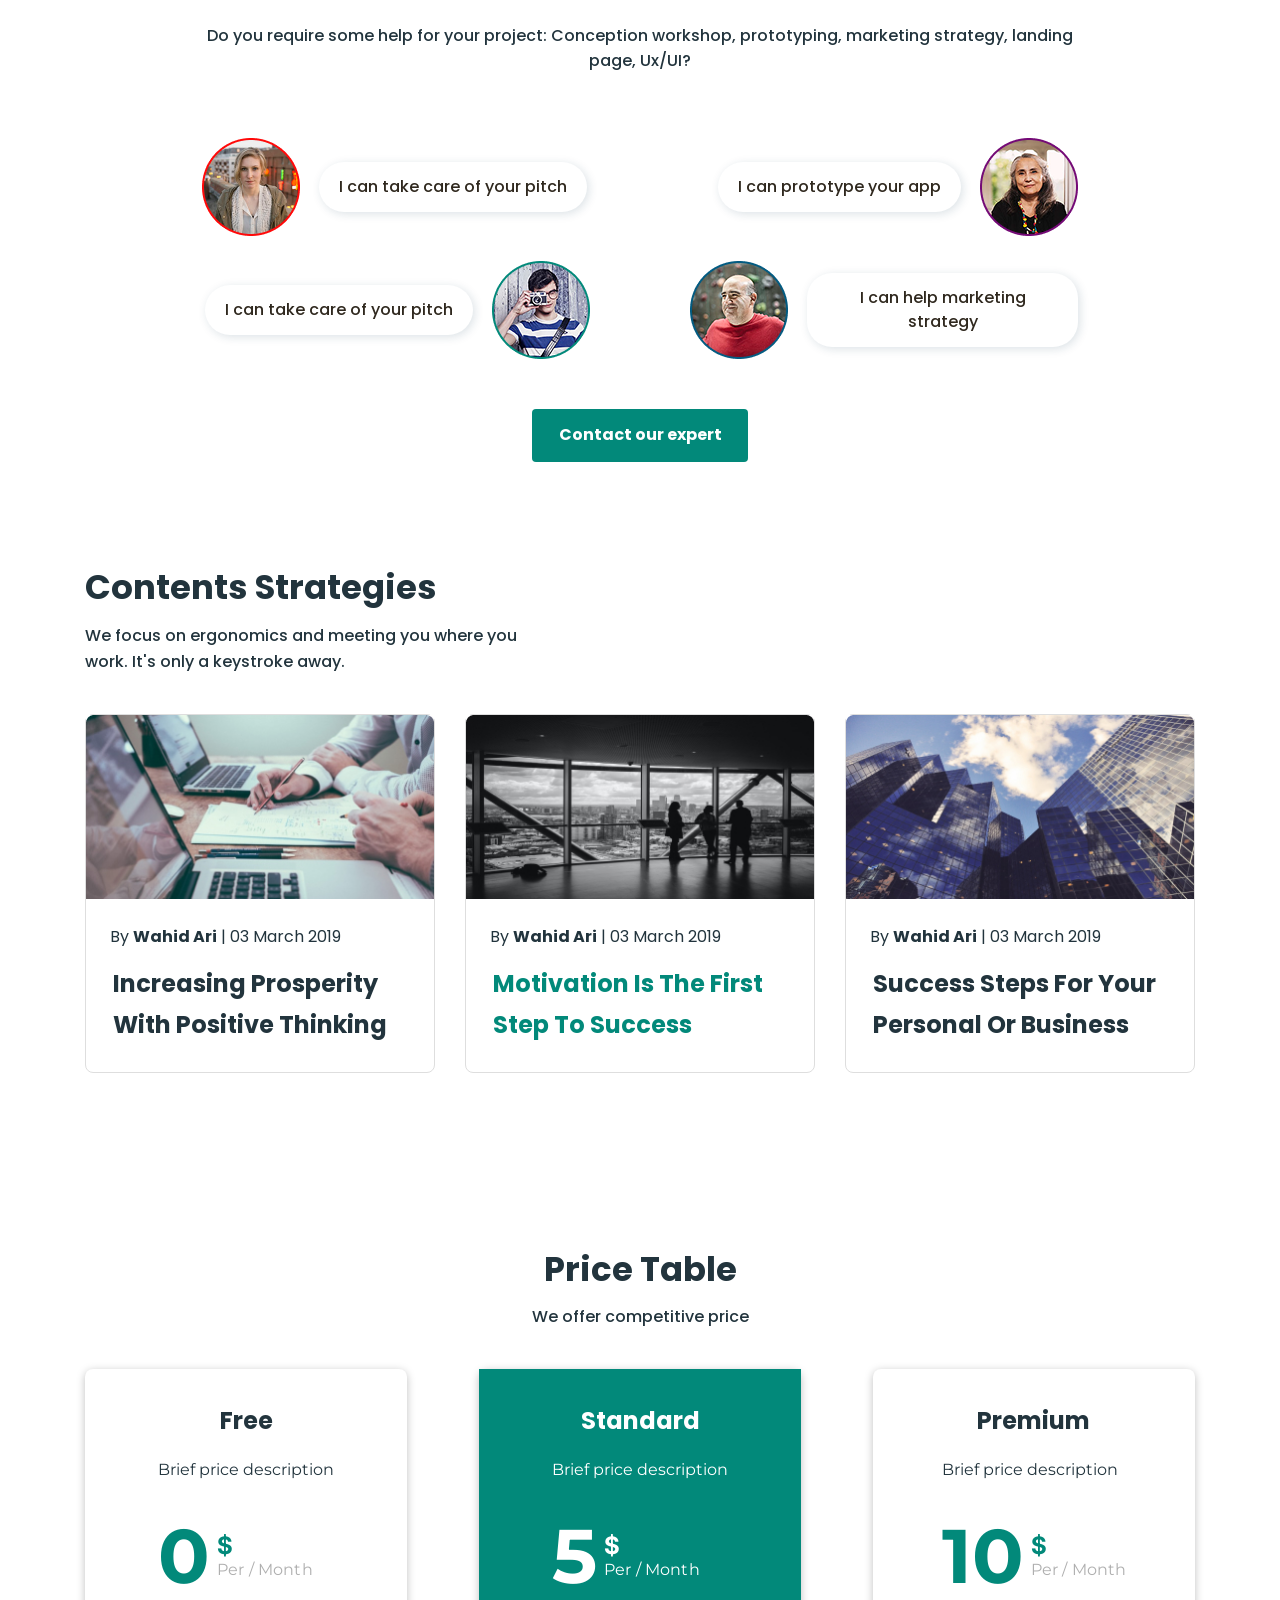
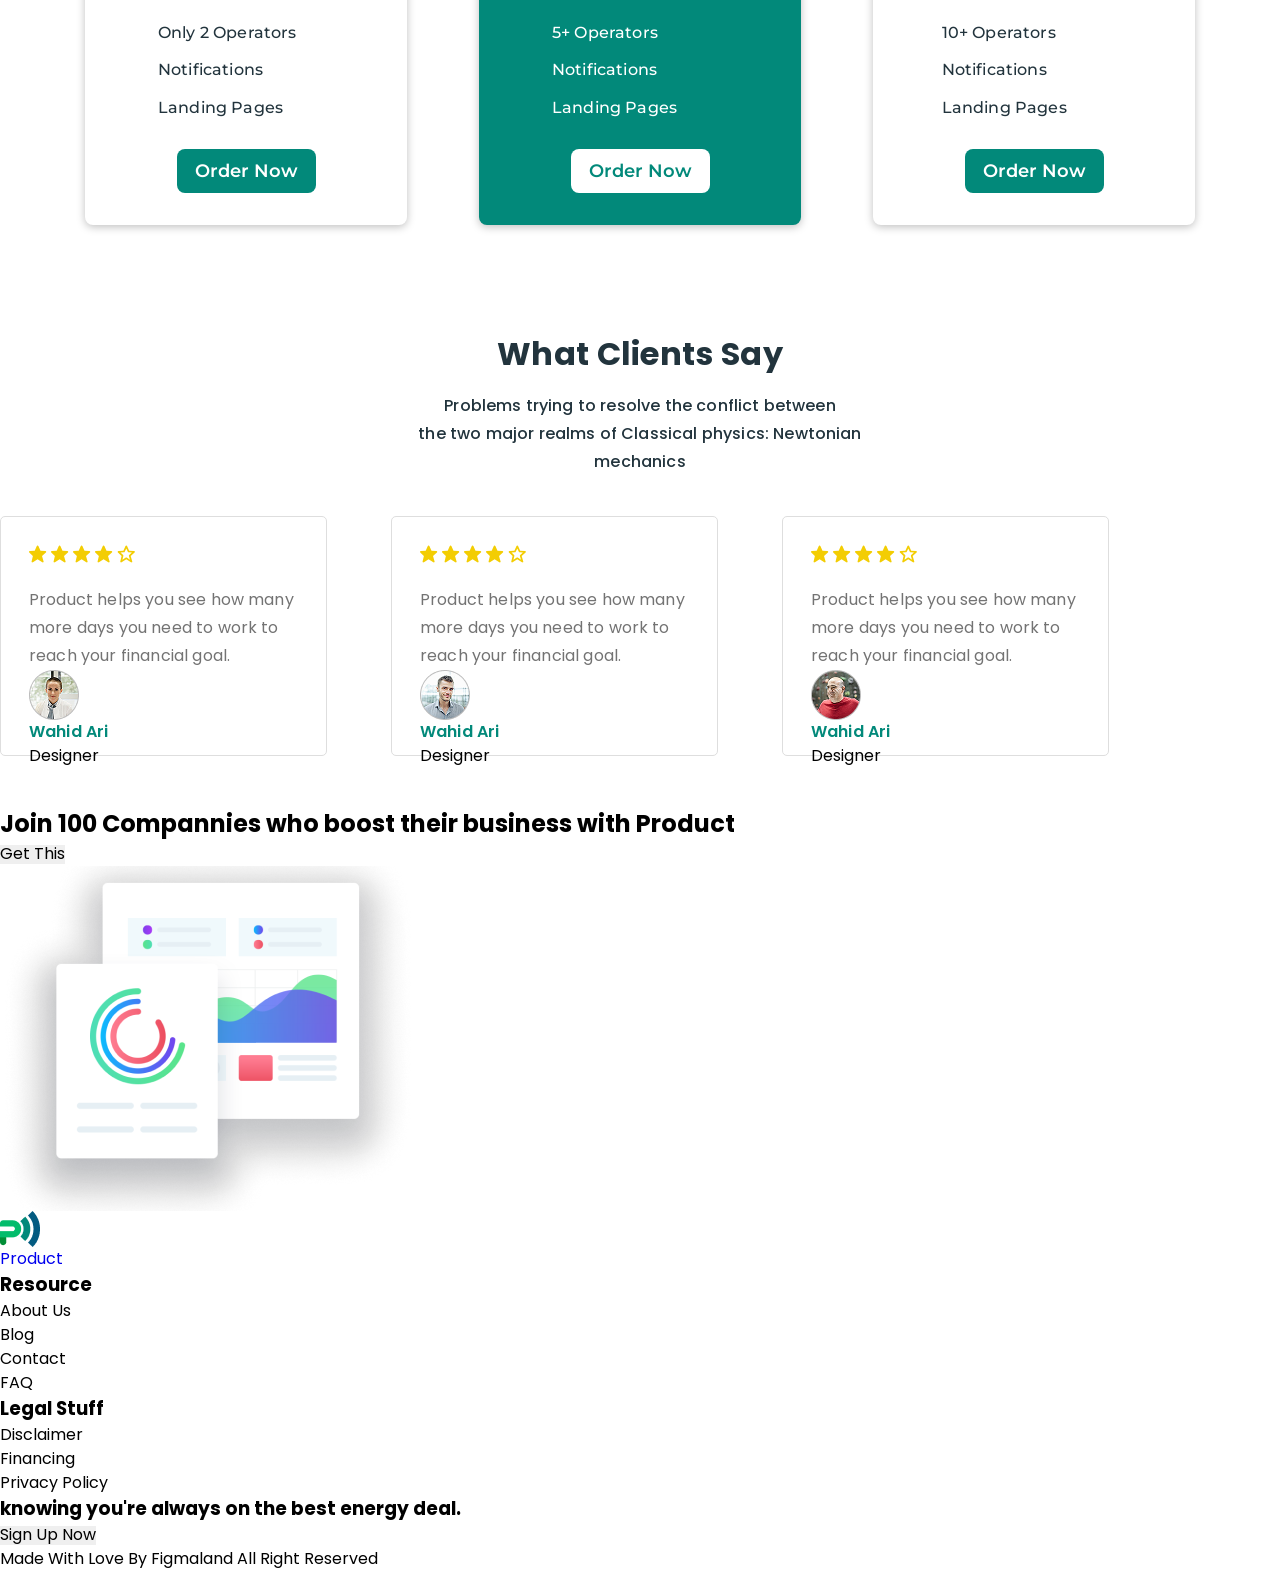
==== commit e1b0525e: "add svg" ====
--- a/index.html
+++ b/index.html
@@ -462,13 +462,25 @@
         <div class="container feedback-container"></div>
         <h2 class="feedback-title">What Clients Say</h2>
         <p class="feedback-paragraph">
-          Problems trying to resolve the conflict between the two major realms
-          of Classical physics: Newtonian mechanics
+          Problems trying to resolve the conflict between <br />
+          the two major realms of Classical physics: Newtonian mechanics
         </p>
         <ul class="feedback-cards">
           <li class="feedback-card-item">
-            <svg class="" width="" height="">
-              <use href=""></use>
+            <svg class="icon-star" width="18" height="18">
+              <use href="./images/icons.svg#icon-star"></use>
+            </svg>
+            <svg class="icon-star" width="18" height="18">
+              <use href="./images/icons.svg#icon-star"></use>
+            </svg>
+            <svg class="icon-star" width="18" height="18">
+              <use href="./images/icons.svg#icon-star"></use>
+            </svg>
+            <svg class="icon-star" width="18" height="18">
+              <use href="./images/icons.svg#icon-star"></use>
+            </svg>
+            <svg class="icon-emptystar" width="18" height="18">
+              <use href="./images/icons.svg#icon-emptystar"></use>
             </svg>
             <p class="feedback-item-content">
               Product helps you see how many more days you need to work to reach
@@ -480,8 +492,20 @@
           </li>
 
           <li class="feedback-card-item">
-            <svg class="" width="" height="">
-              <use href=""></use>
+            <svg class="icon-star" width="18" height="18">
+              <use href="./images/icons.svg#icon-star"></use>
+            </svg>
+            <svg class="icon-star" width="18" height="18">
+              <use href="./images/icons.svg#icon-star"></use>
+            </svg>
+            <svg class="icon-star" width="18" height="18">
+              <use href="./images/icons.svg#icon-star"></use>
+            </svg>
+            <svg class="icon-star" width="18" height="18">
+              <use href="./images/icons.svg#icon-star"></use>
+            </svg>
+            <svg class="icon-emptystar" width="18" height="18">
+              <use href="./images/icons.svg#icon-emptystar"></use>
             </svg>
             <p class="feedback-item-content">
               Product helps you see how many more days you need to work to reach
@@ -493,8 +517,20 @@
           </li>
 
           <li class="feedback-card-item">
-            <svg class="" width="" height="">
-              <use href=""></use>
+            <svg class="icon-star" width="18" height="18">
+              <use href="./images/icons.svg#icon-star"></use>
+            </svg>
+            <svg class="icon-star" width="18" height="18">
+              <use href="./images/icons.svg#icon-star"></use>
+            </svg>
+            <svg class="icon-star" width="18" height="18">
+              <use href="./images/icons.svg#icon-star"></use>
+            </svg>
+            <svg class="icon-star" width="18" height="18">
+              <use href="./images/icons.svg#icon-star"></use>
+            </svg>
+            <svg class="icon-emptystar" width="18" height="18">
+              <use href="./images/icons.svg#icon-emptystar"></use>
             </svg>
             <p class="feedback-item-content">
               Product helps you see how many more days you need to work to reach
--- a/css/styles.css
+++ b/css/styles.css
@@ -777,7 +777,11 @@
 /* #region feedback */
 
 .feedback {
-    padding: 100px 0;
+    padding: 50px 0;
+}
+
+.feedback-container {
+    margin: 0 auto;
 }
 
 .feedback-title {
@@ -787,6 +791,55 @@
     letter-spacing: 0.01em;
     color: #22343d;
     text-align: center;
+    margin-bottom: 10px;
+}
+
+.feedback-paragraph {
+    font-weight: 500;
+    font-size: 16px;
+    line-height: 1.75;
+    letter-spacing: 0.01em;
+    color: #22343d;
+    max-width: 537px;
+    margin: 0 auto;
+    text-align: center;
+    margin-bottom: 40px;
+}
+
+.feedback-cards {
+    display: flex;
+    max-width: 1110px;
+    gap: 64px;
+
+}
+
+.feedback-card-item {
+    border: 1px solid #dedede;
+    border-radius: 5px;
+    padding: 28px;
+    width: 327px;
+    height: 240px;
+}
+
+.icon-star, .icon-emptystar {
+    fill: #f3cd03;
+    margin-bottom: 16px;
+}
+
+.feedback-item-content {
+    font-weight: 400;
+    font-size: 16px;
+    line-height: 1.75;
+    letter-spacing: 0.01em;
+    color: #737373;
+}
+
+.feedback-name {
+    font-weight: 600;
+    font-size: 16px;
+    line-height: 1.5;
+    letter-spacing: 0.01em;
+    color: #02897a;
 }
 
 /* #endregion feedback */
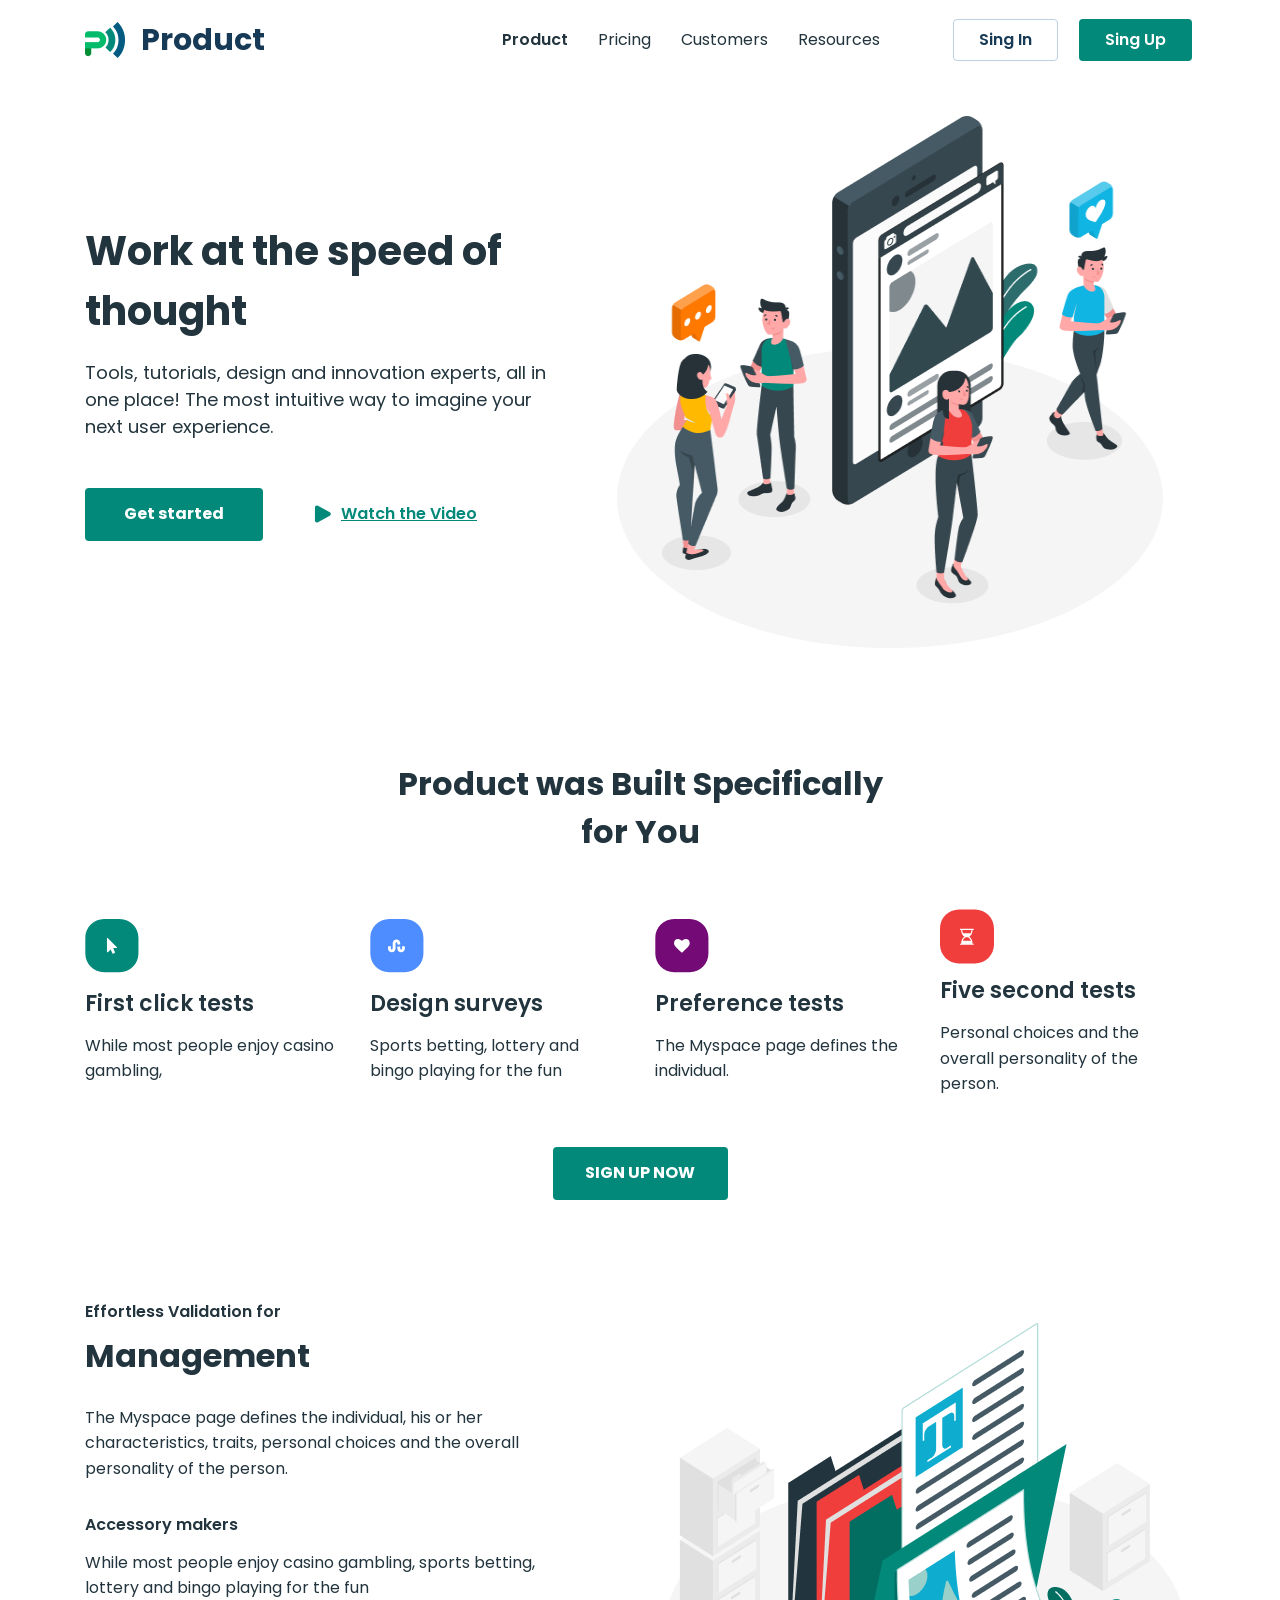
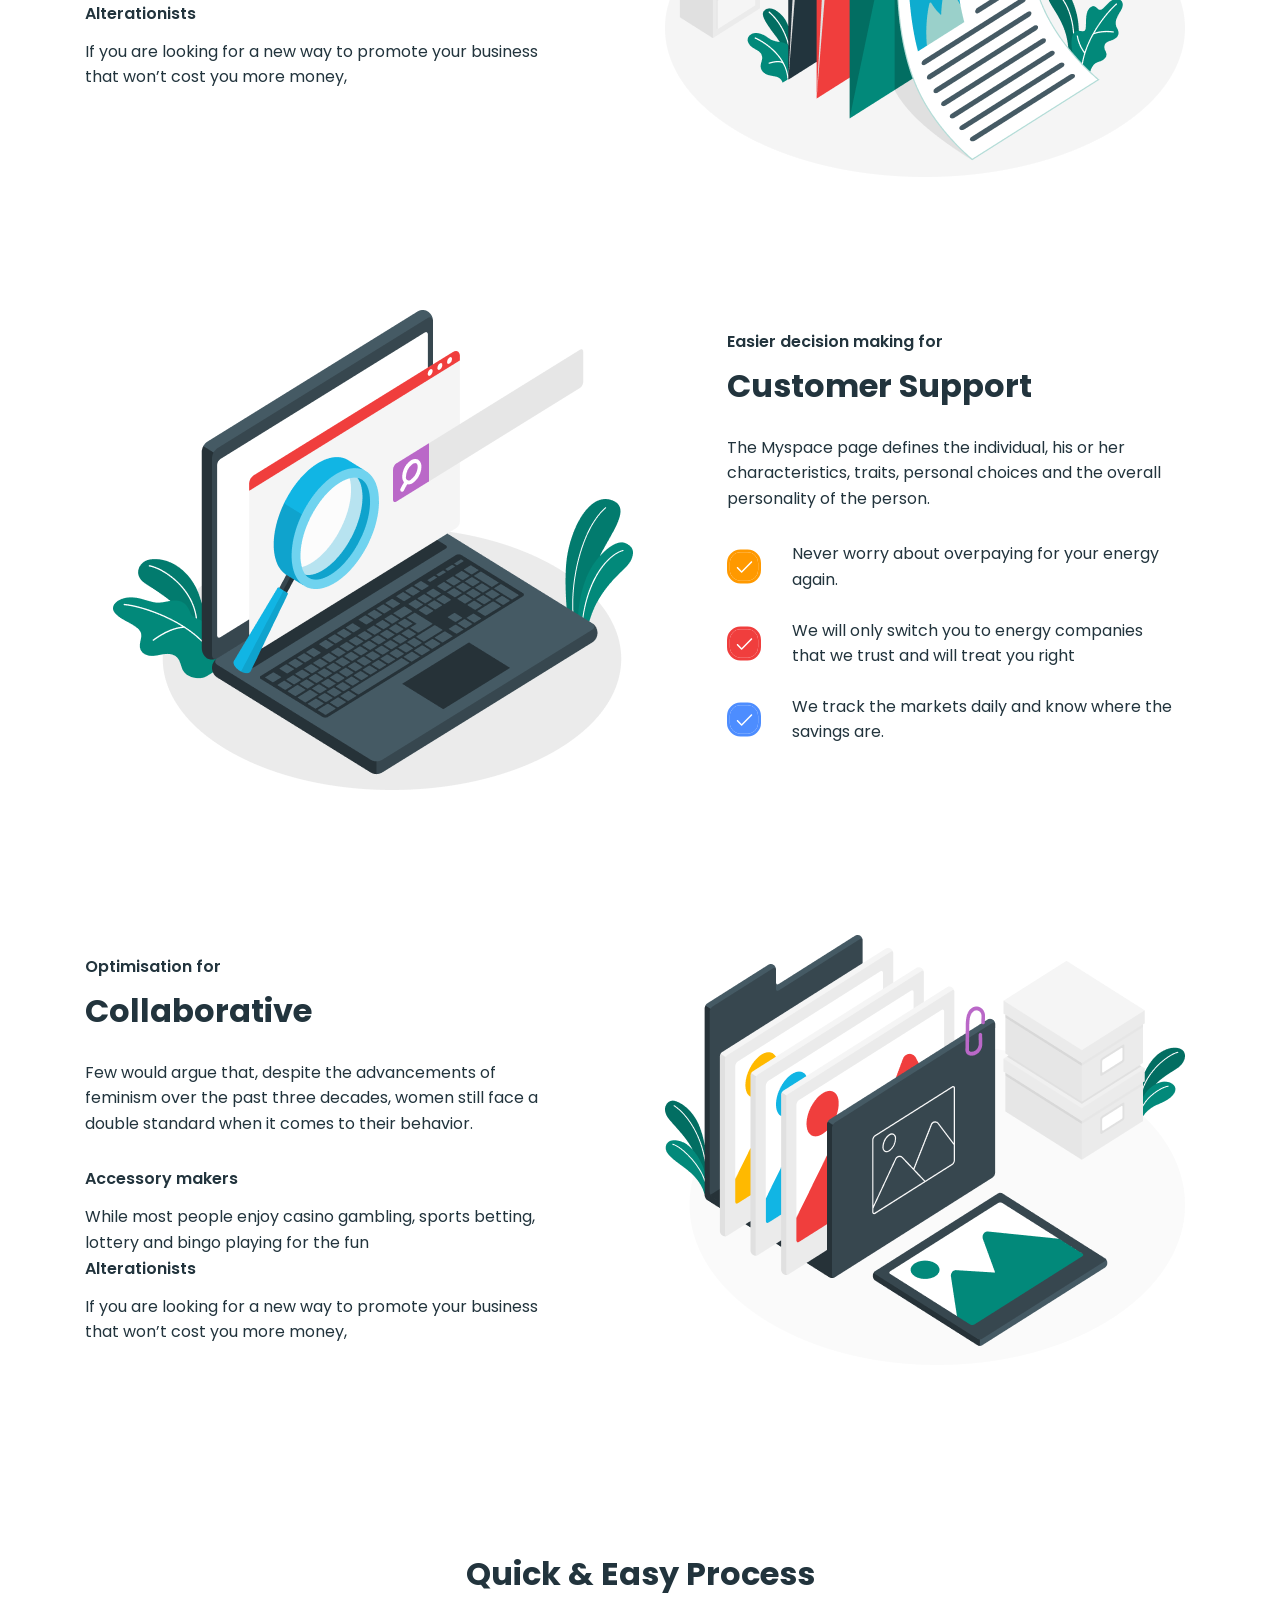
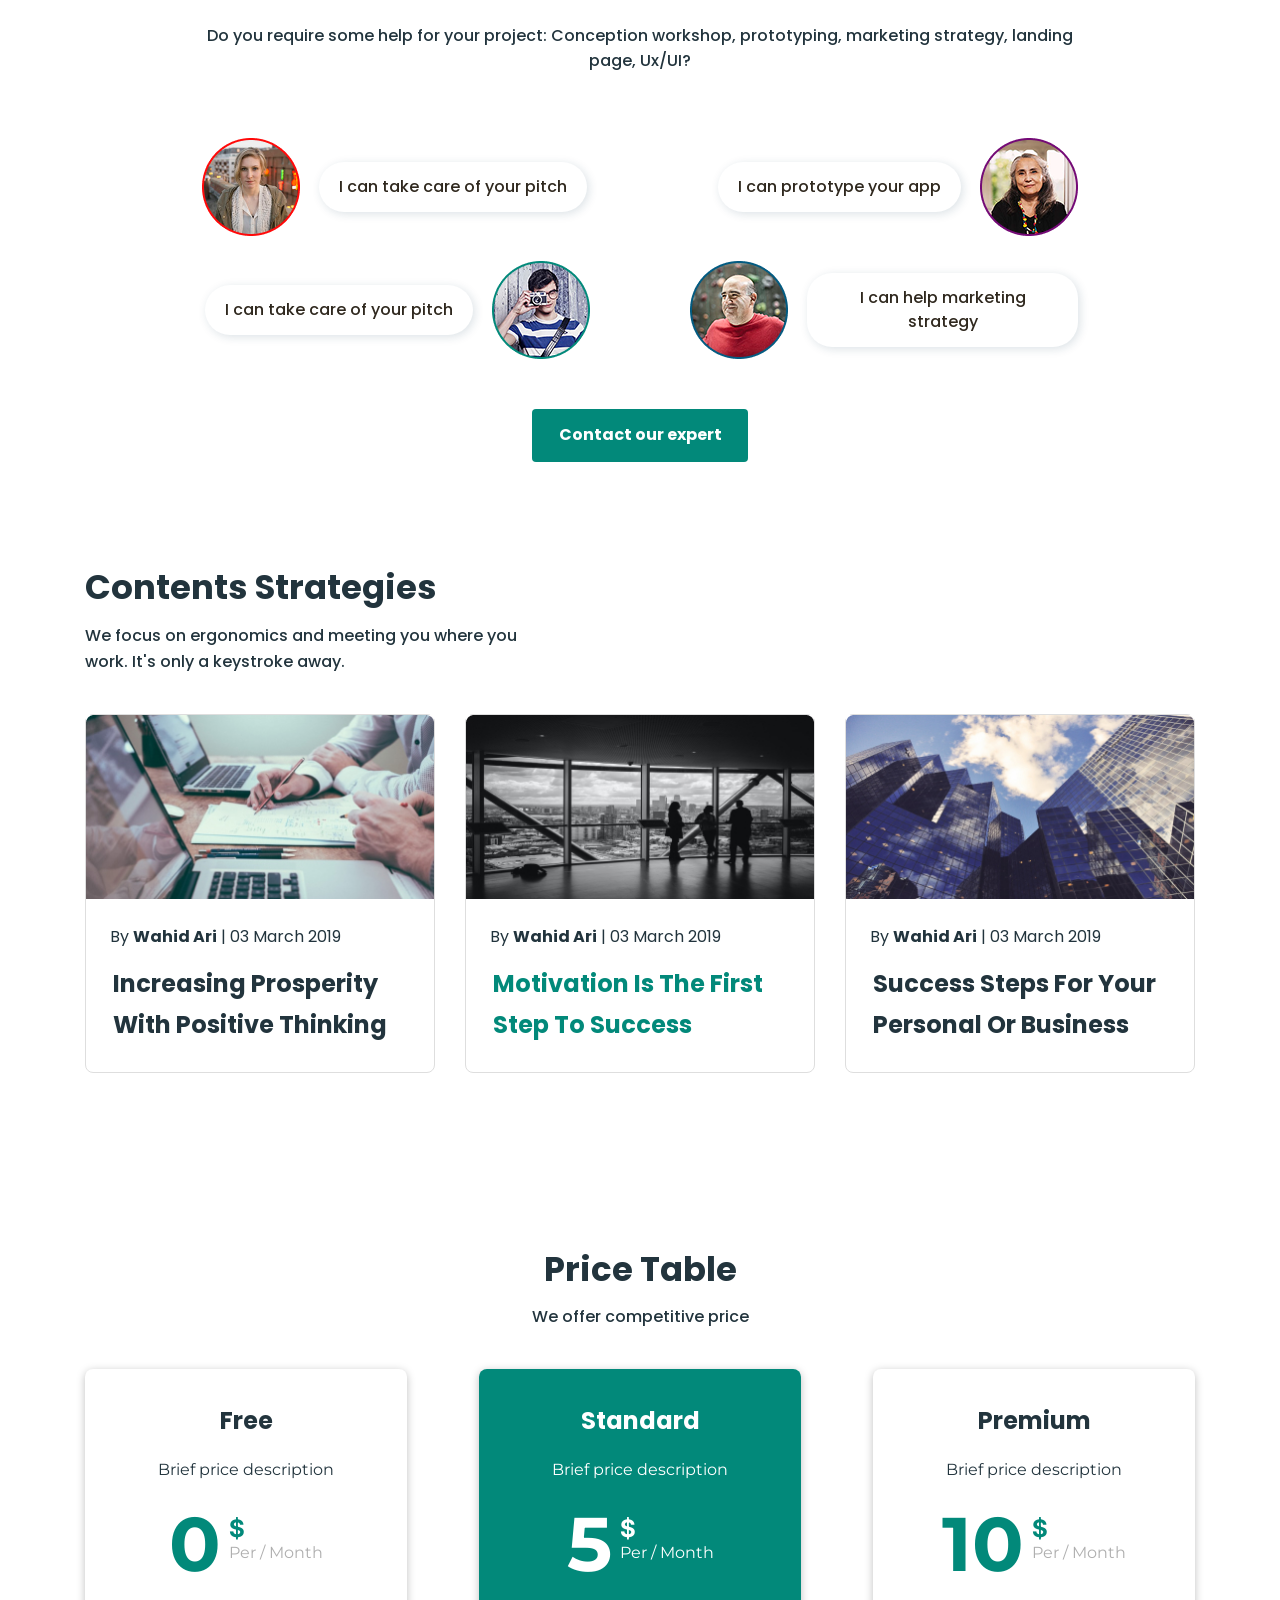
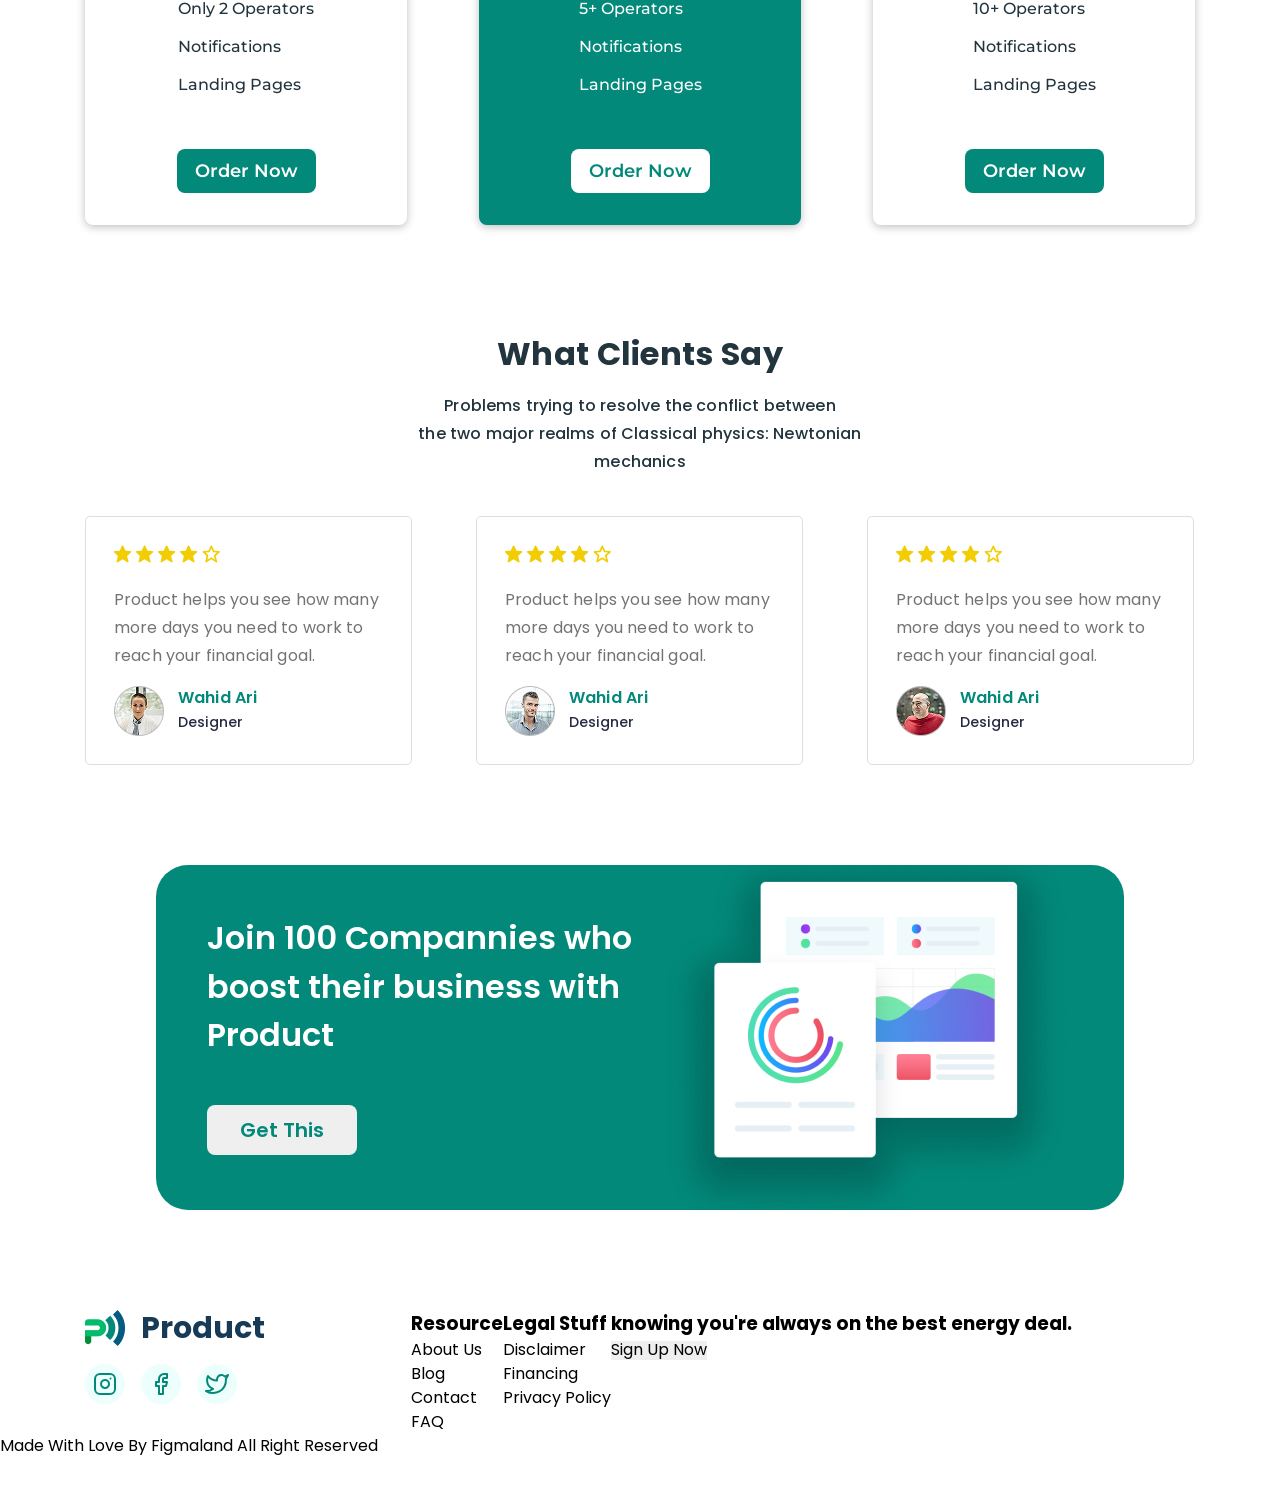
==== commit 750b6d91: "add sections" ====
--- a/index.html
+++ b/index.html
@@ -369,214 +369,231 @@
       <!-- #region price  -->
       <section class="price-section">
         <div class="container price-container">
-          <h2 class="title-section-price">Price Table</h2>
-          <p class="content-section-price">We offer competitive price</p>
+          <h2 class="price-title">Price Table</h2>
+          <p class="price-subtitle">We offer competitive price</p>
 
           <div class="price-cards">
-            <ul class="price-card-items">
-              <li class="price-list-card">
-                <ul class="price-list">
-                  <li>
-                    <h3 class="title-price-card">Free</h3>
-                    <p class="price-description">Brief price description</p>
-                    <ul class="price">
-                      <li>
-                        <p class="number-price">0</p>
-                      </li>
-                      <li>
-                        <p class="dollar">$</p>
-                        <p class="monthly-price">Per / Month</p>
-                      </li>
-                    </ul>
-                    <ul class="price-conditions">
-                      <li>Only 2 Operators</li>
-                      <li>Notifications</li>
-                      <li>Landing Pages</li>
-                    </ul>
-                  </li>
-                </ul>
-                <button type="button" class="btn-order">Order Now</button>
-              </li>
-            </ul>
-
-            <ul class="price-card-items">
-              <li class="price-list-card green">
-                <ul class="price-list green">
-                  <li>
-                    <h3 class="title-price-card green">Standard</h3>
-                    <p class="price-description green">
-                      Brief price description
-                    </p>
-                    <ul class="price green">
-                      <li>
-                        <p class="number-price green">5</p>
-                      </li>
-                      <li>
-                        <p class="dollar green">$</p>
-                        <p class="monthly-price green">Per / Month</p>
-                      </li>
-                    </ul>
-                    <ul class="price-conditions green">
-                      <li>5+ Operators</li>
-                      <li>Notifications</li>
-                      <li>Landing Pages</li>
-                    </ul>
-                  </li>
-                </ul>
-                <button type="button" class="btn-order-green">Order Now</button>
-              </li>
-            </ul>
-
-            <ul class="price-card-items">
-              <li class="price-list-card">
-                <ul class="price-list">
-                  <li>
-                    <h3 class="title-price-card">Premium</h3>
-                    <p class="price-description">Brief price description</p>
-                    <ul class="price">
-                      <li>
-                        <p class="number-price">10</p>
-                      </li>
-                      <li>
-                        <p class="dollar">$</p>
-                        <p class="monthly-price">Per / Month</p>
-                      </li>
-                    </ul>
-                    <ul class="price-conditions">
-                      <li>10+ Operators</li>
-                      <li>Notifications</li>
-                      <li>Landing Pages</li>
-                    </ul>
-                  </li>
-                </ul>
-                <button type="button" class="btn-order">Order Now</button>
-              </li>
-            </ul>
-          </div>
-        </div>
-      </section>
+            <!-- Free Plan -->
+            <div class="price-card">
+              <h3 class="plan-title">Free</h3>
+              <p class="plan-description">Brief price description</p>
+              <div class="price-info">
+                <p class="number-price">0</p>
+                <div class="price-meta">
+                  <p class="dollar">$</p>
+                  <p class="monthly-price">Per / Month</p>
+                </div>
+              </div>
+              <ul class="plan-features">
+                <li>Only 2 Operators</li>
+                <li>Notifications</li>
+                <li>Landing Pages</li>
+              </ul>
+              <button type="button" class="btn-order">Order Now</button>
+            </div>
+
+            <!-- Standard Plan -->
+            <div class="price-card price-card-green">
+              <h3 class="plan-title">Standard</h3>
+              <p class="plan-description">Brief price description</p>
+              <div class="price-info">
+                <p class="number-price">5</p>
+                <div class="price-meta">
+                  <p class="dollar">$</p>
+                  <p class="monthly-price">Per / Month</p>
+                </div>
+              </div>
+              <ul class="plan-features">
+                <li>5+ Operators</li>
+                <li>Notifications</li>
+                <li>Landing Pages</li>
+              </ul>
+              <button type="button" class="btn-order-green">Order Now</button>
+            </div>
+
+            <!-- Premium Plan -->
+            <div class="price-card">
+              <h3 class="plan-title">Premium</h3>
+              <p class="plan-description">Brief price description</p>
+              <div class="price-info">
+                <p class="number-price">10</p>
+                <div class="price-meta">
+                  <p class="dollar">$</p>
+                  <p class="monthly-price">Per / Month</p>
+                </div>
+              </div>
+              <ul class="plan-features">
+                <li>10+ Operators</li>
+                <li>Notifications</li>
+                <li>Landing Pages</li>
+              </ul>
+              <button type="button" class="btn-order">Order Now</button>
+            </div>
+          </div>
+        </div>
+      </section>
+
       <!-- #endregion price  -->
 
       <!-- #region feedback  -->
       <section class="feedback">
-        <div class="container feedback-container"></div>
-        <h2 class="feedback-title">What Clients Say</h2>
-        <p class="feedback-paragraph">
-          Problems trying to resolve the conflict between <br />
-          the two major realms of Classical physics: Newtonian mechanics
-        </p>
-        <ul class="feedback-cards">
-          <li class="feedback-card-item">
-            <svg class="icon-star" width="18" height="18">
-              <use href="./images/icons.svg#icon-star"></use>
-            </svg>
-            <svg class="icon-star" width="18" height="18">
-              <use href="./images/icons.svg#icon-star"></use>
-            </svg>
-            <svg class="icon-star" width="18" height="18">
-              <use href="./images/icons.svg#icon-star"></use>
-            </svg>
-            <svg class="icon-star" width="18" height="18">
-              <use href="./images/icons.svg#icon-star"></use>
-            </svg>
-            <svg class="icon-emptystar" width="18" height="18">
-              <use href="./images/icons.svg#icon-emptystar"></use>
-            </svg>
-            <p class="feedback-item-content">
-              Product helps you see how many more days you need to work to reach
-              your financial goal.
-            </p>
-            <img src="./images/index/fb-avatar1.png" alt="fb-avatar" />
-            <h4 class="feedback-name">Wahid Ari</h4>
-            <p class="feedback-name-position">Designer</p>
-          </li>
-
-          <li class="feedback-card-item">
-            <svg class="icon-star" width="18" height="18">
-              <use href="./images/icons.svg#icon-star"></use>
-            </svg>
-            <svg class="icon-star" width="18" height="18">
-              <use href="./images/icons.svg#icon-star"></use>
-            </svg>
-            <svg class="icon-star" width="18" height="18">
-              <use href="./images/icons.svg#icon-star"></use>
-            </svg>
-            <svg class="icon-star" width="18" height="18">
-              <use href="./images/icons.svg#icon-star"></use>
-            </svg>
-            <svg class="icon-emptystar" width="18" height="18">
-              <use href="./images/icons.svg#icon-emptystar"></use>
-            </svg>
-            <p class="feedback-item-content">
-              Product helps you see how many more days you need to work to reach
-              your financial goal.
-            </p>
-            <img src="./images/index/fb-avatar2.png" alt="fb-avatar" />
-            <h4 class="feedback-name">Wahid Ari</h4>
-            <p class="feedback-name-position">Designer</p>
-          </li>
-
-          <li class="feedback-card-item">
-            <svg class="icon-star" width="18" height="18">
-              <use href="./images/icons.svg#icon-star"></use>
-            </svg>
-            <svg class="icon-star" width="18" height="18">
-              <use href="./images/icons.svg#icon-star"></use>
-            </svg>
-            <svg class="icon-star" width="18" height="18">
-              <use href="./images/icons.svg#icon-star"></use>
-            </svg>
-            <svg class="icon-star" width="18" height="18">
-              <use href="./images/icons.svg#icon-star"></use>
-            </svg>
-            <svg class="icon-emptystar" width="18" height="18">
-              <use href="./images/icons.svg#icon-emptystar"></use>
-            </svg>
-            <p class="feedback-item-content">
-              Product helps you see how many more days you need to work to reach
-              your financial goal.
-            </p>
-            <img src="./images/index/fb-avatar3.png" alt="fb-avatar" />
-            <h4 class="feedback-name">Wahid Ari</h4>
-            <p class="feedback-name-position">Designer</p>
-          </li>
-        </ul>
+        <div class="container feedback-container">
+          <h2 class="feedback-title">What Clients Say</h2>
+          <p class="feedback-paragraph">
+            Problems trying to resolve the conflict between <br />
+            the two major realms of Classical physics: Newtonian mechanics
+          </p>
+          <ul class="feedback-cards">
+            <li class="feedback-card-item">
+              <svg class="icon-star" width="18" height="18">
+                <use href="./images/icons.svg#icon-star"></use>
+              </svg>
+              <svg class="icon-star" width="18" height="18">
+                <use href="./images/icons.svg#icon-star"></use>
+              </svg>
+              <svg class="icon-star" width="18" height="18">
+                <use href="./images/icons.svg#icon-star"></use>
+              </svg>
+              <svg class="icon-star" width="18" height="18">
+                <use href="./images/icons.svg#icon-star"></use>
+              </svg>
+              <svg class="icon-emptystar" width="18" height="18">
+                <use href="./images/icons.svg#icon-emptystar"></use>
+              </svg>
+              <p class="feedback-item-content">
+                Product helps you see how many more days you need to work to
+                reach your financial goal.
+              </p>
+              <div class="feedback-namecard">
+                <img src="./images/index/fb-avatar1.png" alt="fb-avatar" />
+                <div>
+                  <h4 class="feedback-name">Wahid Ari</h4>
+                  <p class="feedback-name-position">Designer</p>
+                </div>
+              </div>
+            </li>
+
+            <li class="feedback-card-item">
+              <svg class="icon-star" width="18" height="18">
+                <use href="./images/icons.svg#icon-star"></use>
+              </svg>
+              <svg class="icon-star" width="18" height="18">
+                <use href="./images/icons.svg#icon-star"></use>
+              </svg>
+              <svg class="icon-star" width="18" height="18">
+                <use href="./images/icons.svg#icon-star"></use>
+              </svg>
+              <svg class="icon-star" width="18" height="18">
+                <use href="./images/icons.svg#icon-star"></use>
+              </svg>
+              <svg class="icon-emptystar" width="18" height="18">
+                <use href="./images/icons.svg#icon-emptystar"></use>
+              </svg>
+              <p class="feedback-item-content">
+                Product helps you see how many more days you need to work to
+                reach your financial goal.
+              </p>
+              <div class="feedback-namecard">
+                <img src="./images/index/fb-avatar2.png" alt="fb-avatar" />
+                <div>
+                  <h4 class="feedback-name">Wahid Ari</h4>
+                  <p class="feedback-name-position">Designer</p>
+                </div>
+              </div>
+            </li>
+
+            <li class="feedback-card-item">
+              <svg class="icon-star" width="18" height="18">
+                <use href="./images/icons.svg#icon-star"></use>
+              </svg>
+              <svg class="icon-star" width="18" height="18">
+                <use href="./images/icons.svg#icon-star"></use>
+              </svg>
+              <svg class="icon-star" width="18" height="18">
+                <use href="./images/icons.svg#icon-star"></use>
+              </svg>
+              <svg class="icon-star" width="18" height="18">
+                <use href="./images/icons.svg#icon-star"></use>
+              </svg>
+              <svg class="icon-emptystar" width="18" height="18">
+                <use href="./images/icons.svg#icon-emptystar"></use>
+              </svg>
+              <p class="feedback-item-content">
+                Product helps you see how many more days you need to work to
+                reach your financial goal.
+              </p>
+              <div class="feedback-namecard">
+                <img src="./images/index/fb-avatar3.png" alt="fb-avatar" />
+                <div>
+                  <h4 class="feedback-name">Wahid Ari</h4>
+                  <p class="feedback-name-position">Designer</p>
+                </div>
+              </div>
+            </li>
+          </ul>
+        </div>
       </section>
       <!-- #endegion feedback  -->
 
       <!-- #region promo  -->
-      <section>
-        <h2>Join 100 Compannies who boost their business with Product</h2>
-        <button type="button">Get This</button>
-        <img src="./images/index/graphics.png" alt="graphics" />
+      <section class="promo">
+        <div class="container promo-container">
+          <div class="promo-text">
+            <h2 class="promo-title">
+              Join 100 Compannies who boost their business with Product
+            </h2>
+            <button class="promo-btn" type="button">Get This</button>
+          </div>
+          <img src="./images/index/graphics.png" alt="graphics" />
+        </div>
       </section>
       <!-- #endregion promo  -->
     </main>
     <!-- #region footer  -->
-    <footer>
-      <nav>
-        <a href="./index.html"
-          ><img src="./images/index/logo.png" alt="logo" />Product</a
-        >
-      </nav>
-
-      <h3>Resource</h3>
-      <ul>
-        <li>About Us</li>
-        <li>Blog</li>
-        <li>Contact</li>
-        <li>FAQ</li>
-      </ul>
-
-      <h3>Legal Stuff</h3>
-      <ul>
-        <li>Disclaimer</li>
-        <li>Financing</li>
-        <li>Privacy Policy</li>
-      </ul>
-
-      <h3>knowing you're always on the best energy deal.</h3>
-      <button type="button">Sign Up Now</button>
+    <footer class="footer">
+      <div class="container footer-container">
+        <nav class="footer-nav">
+          <a class="footer-logo" href="./index.html"
+            ><img src="./images/index/logo.png" alt="logo" />Product</a
+          >
+          <div class="soc-nav-wrap">
+            <a class="footer-icons-link"
+              ><svg class="icon-soc-nav" width="24" height="24">
+                <use href="./images/icons.svg#icon-instagram"></use></svg
+            ></a>
+            <a class="footer-icons-link"
+              ><svg class="icon-soc-nav" width="24" height="24">
+                <use href="./images/icons.svg#icon-facebook"></use></svg
+            ></a>
+            <a class="footer-icons-link"
+              ><svg class="icon-soc-nav" width="24" height="24">
+                <use href="./images/icons.svg#icon-twitter"></use></svg
+            ></a>
+          </div>
+        </nav>
+
+        <div class="footer-info">
+          <h3>Resource</h3>
+          <ul>
+            <li>About Us</li>
+            <li>Blog</li>
+            <li>Contact</li>
+            <li>FAQ</li>
+          </ul>
+        </div>
+        <div class="footer-info">
+          <h3>Legal Stuff</h3>
+          <ul>
+            <li>Disclaimer</li>
+            <li>Financing</li>
+            <li>Privacy Policy</li>
+          </ul>
+        </div>
+        <div class="footer-info-input">
+          <h3>knowing you're always on the best energy deal.</h3>
+          <button type="button">Sign Up Now</button>
+        </div>
+      </div>
       <p>Made With Love By Figmaland All Right Reserved</p>
     </footer>
     <!-- #endregion footer  -->
--- a/css/styles.css
+++ b/css/styles.css
@@ -63,11 +63,7 @@
 }
     
 /* #region header */
-    .header {
-       display: flex;
-       align-items: center;
-    }
-        
+     
     .header-container {
         display: flex;
         align-items: center;      
@@ -602,7 +598,7 @@
     padding-bottom: 50px;
 }
 
-.title-section-price {
+.price-title {
     font-weight: 700;
     font-size: 34px;
     color: #22343d;
@@ -610,7 +606,7 @@
     text-align: center;
 }
 
-.content-section-price {
+.price-subtitle {
     font-weight: 500;
     font-size: 16px;
     color: #22343d;
@@ -621,36 +617,33 @@
 .price-cards {
     display: flex;
     justify-content: center;
-    align-items: center;
+    align-items: stretch;
     gap: 72px;
-}
-
-.price-list-card {
+    flex-wrap: wrap;
+}
+
+.price-card {
+    background: #fff;
     border-radius: 8px;
     width: 322px;
     min-height: 456px;
-    box-shadow: 0 2px 8px 0 rgba(0, 0, 0, 0.25);
-    background: #fff;
-    transition: box-shadow 0.2s ease-in-out, transform 0.2s ease-in-out;
-}
-
-.price-list-card:hover,
-.price-list-card:focus {
+    box-shadow: 0 2px 8px rgba(0, 0, 0, 0.25);
+    padding: 32px 24px;
+    display: flex;
+    flex-direction: column;
+    align-items: center;
+    transition: transform 0.2s ease-in-out, box-shadow 0.2s ease-in-out;
+}
+
+.price-card:hover,
+.price-card:focus {
     transform: translateY(-4px);
-    box-shadow: 0 2px 1px 0 rgba(46, 47, 66, 0.08),
-        0 1px 1px 0 rgba(46, 47, 66, 0.16),
-        0 1px 6px 0 rgba(46, 47, 66, 0.08);
-}
-
-.price-list {
-    display: flex;
-    justify-content: center;
-    align-items: center;
-}
-
-
-.title-price-card {
-    padding-top: 32px;
+    box-shadow: 0 2px 1px rgba(46, 47, 66, 0.08),
+        0 1px 1px rgba(46, 47, 66, 0.16),
+        0 1px 6px rgba(46, 47, 66, 0.08);
+}
+
+.plan-title {
     font-family: "Poppins", sans-serif;
     font-weight: 700;
     font-size: 24px;
@@ -660,31 +653,38 @@
     margin-bottom: 8px;
 }
 
-.price-description {
+.plan-description {
     font-family: "Montserrat", sans-serif;
     font-weight: 400;
     font-size: 16px;
     line-height: 2.5;
     color: #22343d;
     margin-bottom: 16px;
-}
-
-.price {
-    display: flex;
-    justify-items: center;
-    align-items: center;
+    text-align: center;
+}
+
+.price-info {
+    display: flex;
+    align-items: flex-start;
+    gap: 8px;
     margin-bottom: 16px;
+    line-height: 1;
+}
+
+.price-meta {
+    display: flex;
+    flex-direction: column;
+    align-items: flex-start;
+    padding-top: 8px;
+    line-height: 1.1;
 }
 
 .number-price {
     font-family: "Montserrat", sans-serif;
     font-weight: 700;
     font-size: 76px;
-    line-height: 1.31;
-    letter-spacing: 0em;
-    text-align: center;
+    line-height: 1;
     color: #02897a;
-    margin-right: 7px;
 }
 
 .dollar {
@@ -692,7 +692,6 @@
     font-weight: 700;
     font-size: 24px;
     line-height: 1.25;
-    letter-spacing: 0em;
     color: #02897a;
 }
 
@@ -701,77 +700,78 @@
     font-weight: 400;
     font-size: 16px;
     line-height: 1.18;
-    letter-spacing: 0.01em;
     color: #afafaf;
 }
 
-.price-conditions {
-font-family: "Montserrat", sans-serif;
+.plan-features {
+    font-family: "Montserrat", sans-serif;
     font-weight: 500;
     font-size: 16px;
     line-height: 1.37;
-    letter-spacing: 0.01em;
     color: #22343d;
     margin-bottom: 30px;
-}
-
-.price-conditions li:not(:last-child) {
+    list-style: none;
+    padding: 0;
+}
+
+.plan-features li:not(:last-child) {
     margin-bottom: 16px;
 }
 
-.green {
-    background-color: #02897a;
-    color: #fff;
-}
-
-.btn-order {
+.btn-order,
+.btn-order-green {
     display: flex;
     justify-content: center;
     align-items: center;
-    margin: 0 auto 32px;
+    margin-top: auto;
     border-radius: 8px;
     min-width: 139px;
     height: 44px;
-    border: none;
-    background-color: #02897a;
     font-family: "Montserrat", sans-serif;
     font-weight: 600;
     font-size: 18px;
-    color: #fff;
-    transition: color 0.2s ease-in-out, transform 0.2s ease-in-out;
+    transition: all 0.2s ease-in-out;
+    cursor: pointer;
+    border: none;
+}
+
+.btn-order {
+    background-color: #02897a;
+    color: #fff;
 }
 
 .btn-order:hover,
 .btn-order:focus {
     color: #02695f;
-    transform: translateY(-2px);
     background-color: #fff;
     border: 1px solid #02695f;
 }
 
 .btn-order-green {
-    display: flex;
-    justify-content: center;
-    align-items: center;
-    margin: 0 auto;
-    border-radius: 8px;
-    min-width: 139px;
-    height: 44px;
-    border: none;
     background-color: #fff;
-    font-family: "Montserrat", sans-serif;
-    font-weight: 600;
-    font-size: 18px;
     color: #02897a;
-    transition: color 0.2s ease-in-out, transform 0.2s ease-in-out;
 }
 
 .btn-order-green:hover,
 .btn-order-green:focus {
-    color: #fff;
-    transform: translateY(-2px);
     background-color: #02695f;
-}
+    color: #fff;
+}
+
+.price-card-green {
+    background-color: #02897a;
+    color: #fff;
+}
+
+.price-card-green .plan-title,
+.price-card-green .plan-description,
+.price-card-green .plan-features,
+.price-card-green .number-price,
+.price-card-green .dollar,
+.price-card-green .monthly-price {
+    color: #fff;
+}
+
 /* #endregion price */
 
 /* #region feedback */
@@ -817,8 +817,7 @@
     border: 1px solid #dedede;
     border-radius: 5px;
     padding: 28px;
-    width: 327px;
-    height: 240px;
+    max-width: 327px;
 }
 
 .icon-star, .icon-emptystar {
@@ -832,6 +831,12 @@
     line-height: 1.75;
     letter-spacing: 0.01em;
     color: #737373;
+    margin-bottom: 16px;
+}
+
+.feedback-namecard {
+    display: flex;
+    gap: 14px;
 }
 
 .feedback-name {
@@ -842,4 +847,109 @@
     color: #02897a;
 }
 
-/* #endregion feedback */+.feedback-name-position {
+    font-weight: 500;
+    font-size: 14px;
+    line-height: 1.71429;
+    letter-spacing: 0.01em;
+    color: #252b42;
+}
+/* #endregion feedback */
+
+/* #region promo */
+.promo {
+    padding: 50px 0;
+}
+
+.promo-container {
+    max-width: 968px;
+    background-color: #02897a;
+    border-radius: 32px;
+    padding: 0 51px;
+    display: flex;
+}
+
+.promo-title {
+    padding-top: 49px;
+    padding-bottom: 46px;
+    font-weight: 600;
+    font-size: 32px;
+    line-height: 1.514;
+    color: #fff;
+}
+
+.promo-btn {
+    justify-content: center;
+    align-items: center;
+    margin-top: auto;
+    border-radius: 8px;
+    min-width: 150px;
+    height: 50px;
+    font-family: "Poppins", sans-serif;
+    font-weight: 600;
+    font-size: 20px;
+    color: #02897a;
+    transition: all 0.2s ease-in-out;
+    cursor: pointer;
+    border: none;
+    transition: all 0.2s ease-in-out;
+}
+
+.promo-btn:hover,
+.promo-btn:focus {
+    background-color: #02695f;
+    color: #fff;
+}
+
+/* #endregion promo */
+
+/* #region footer */
+
+.footer {
+    padding: 50px 0;
+}
+
+.footer-container {
+    display: flex;
+}
+
+.footer-logo {
+    display: flex;
+    align-items: center;
+    gap: 16px;
+    margin-right: 146px;
+    font-weight: 700;
+    font-size: 30px;
+    line-height: 0.9;
+    color: #173a56;
+    margin-bottom: 18px;
+}
+
+.icon-soc-nav {
+    stroke: #02897a;
+    fill: none;
+}
+
+.soc-nav-wrap {
+    display: flex;
+    gap: 16px;
+}
+
+.footer-icons-link {
+    width: 40px;
+    height: 40px;
+    background-color: #edfffc;;
+    border-radius: 50%;
+    display: flex;
+    justify-content: center;
+    align-items: center;
+    transition: background-color 250ms cubic-bezier(0.4, 0, 0.2, 1);
+}
+
+.footer-icons-link:hover,
+.footer-icons-link:focus {
+    background-color: #31d0aa;
+}
+
+
+/* #endregion footer */
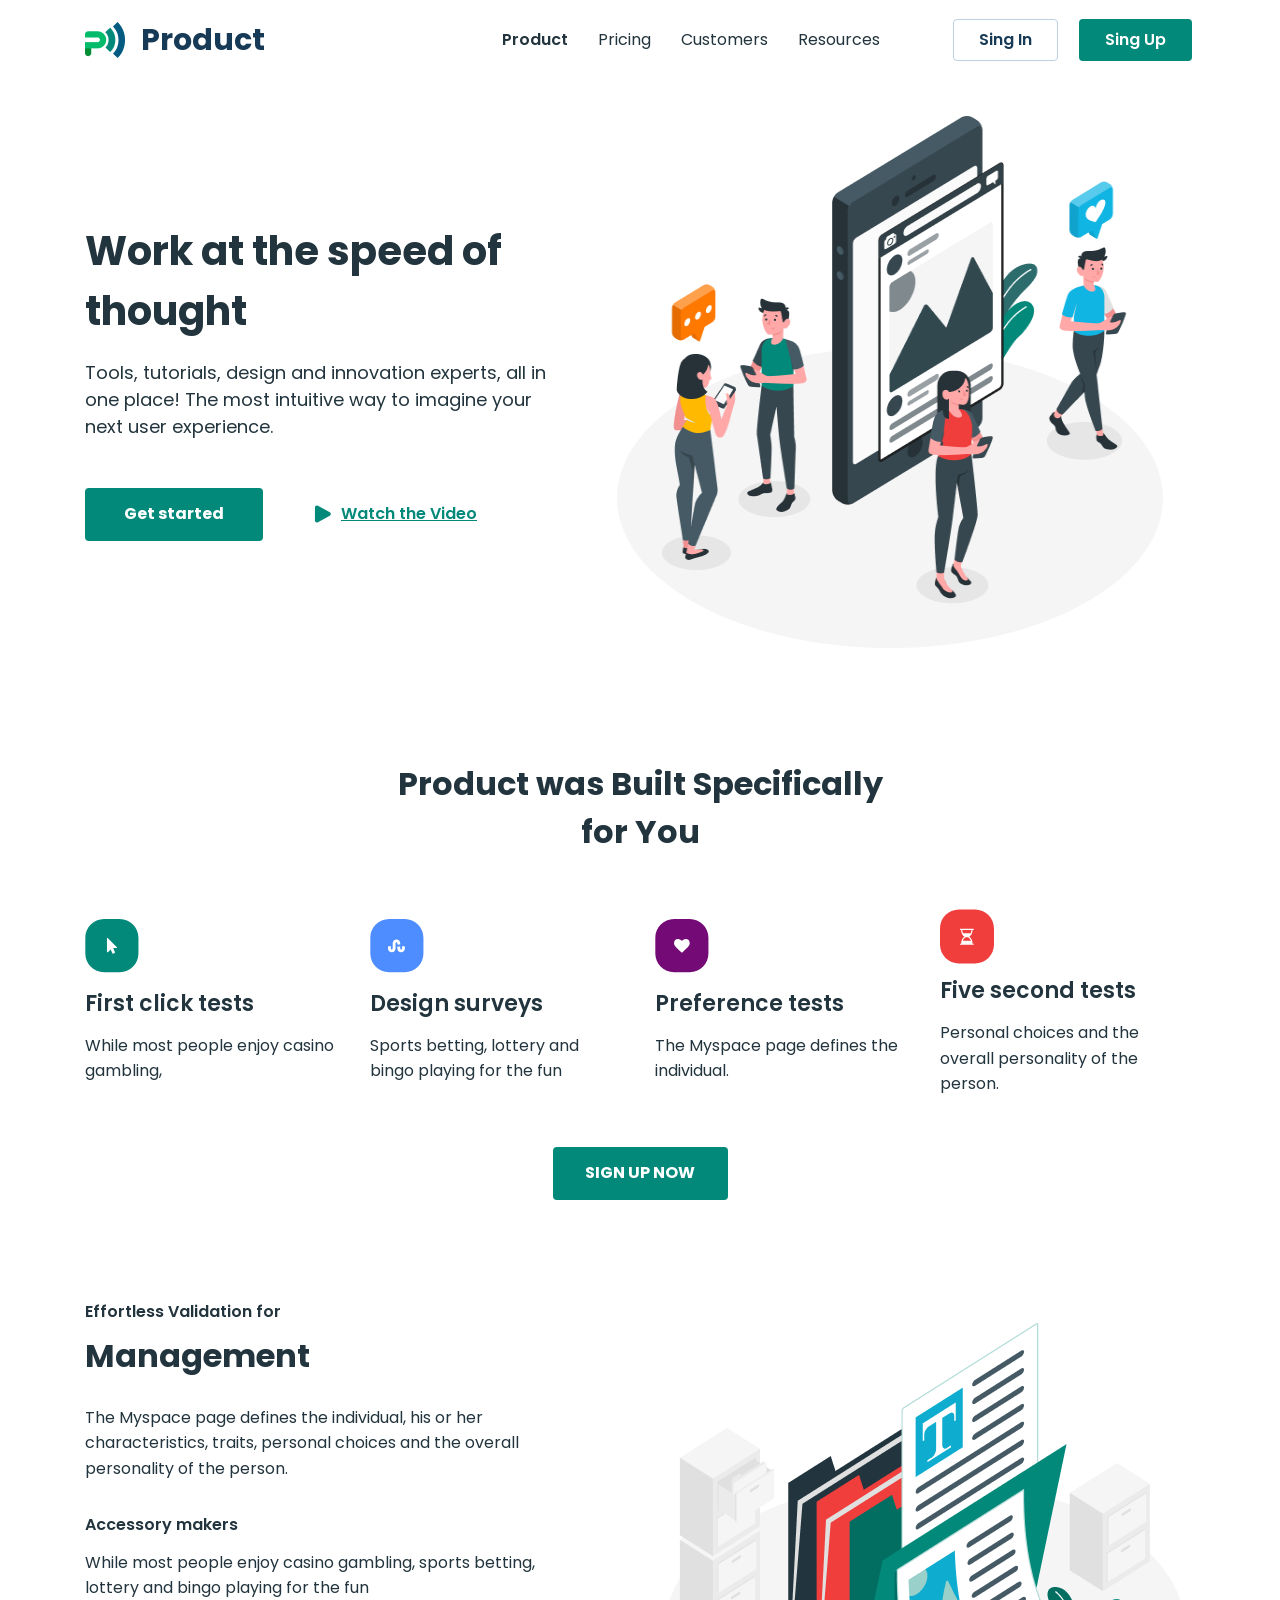
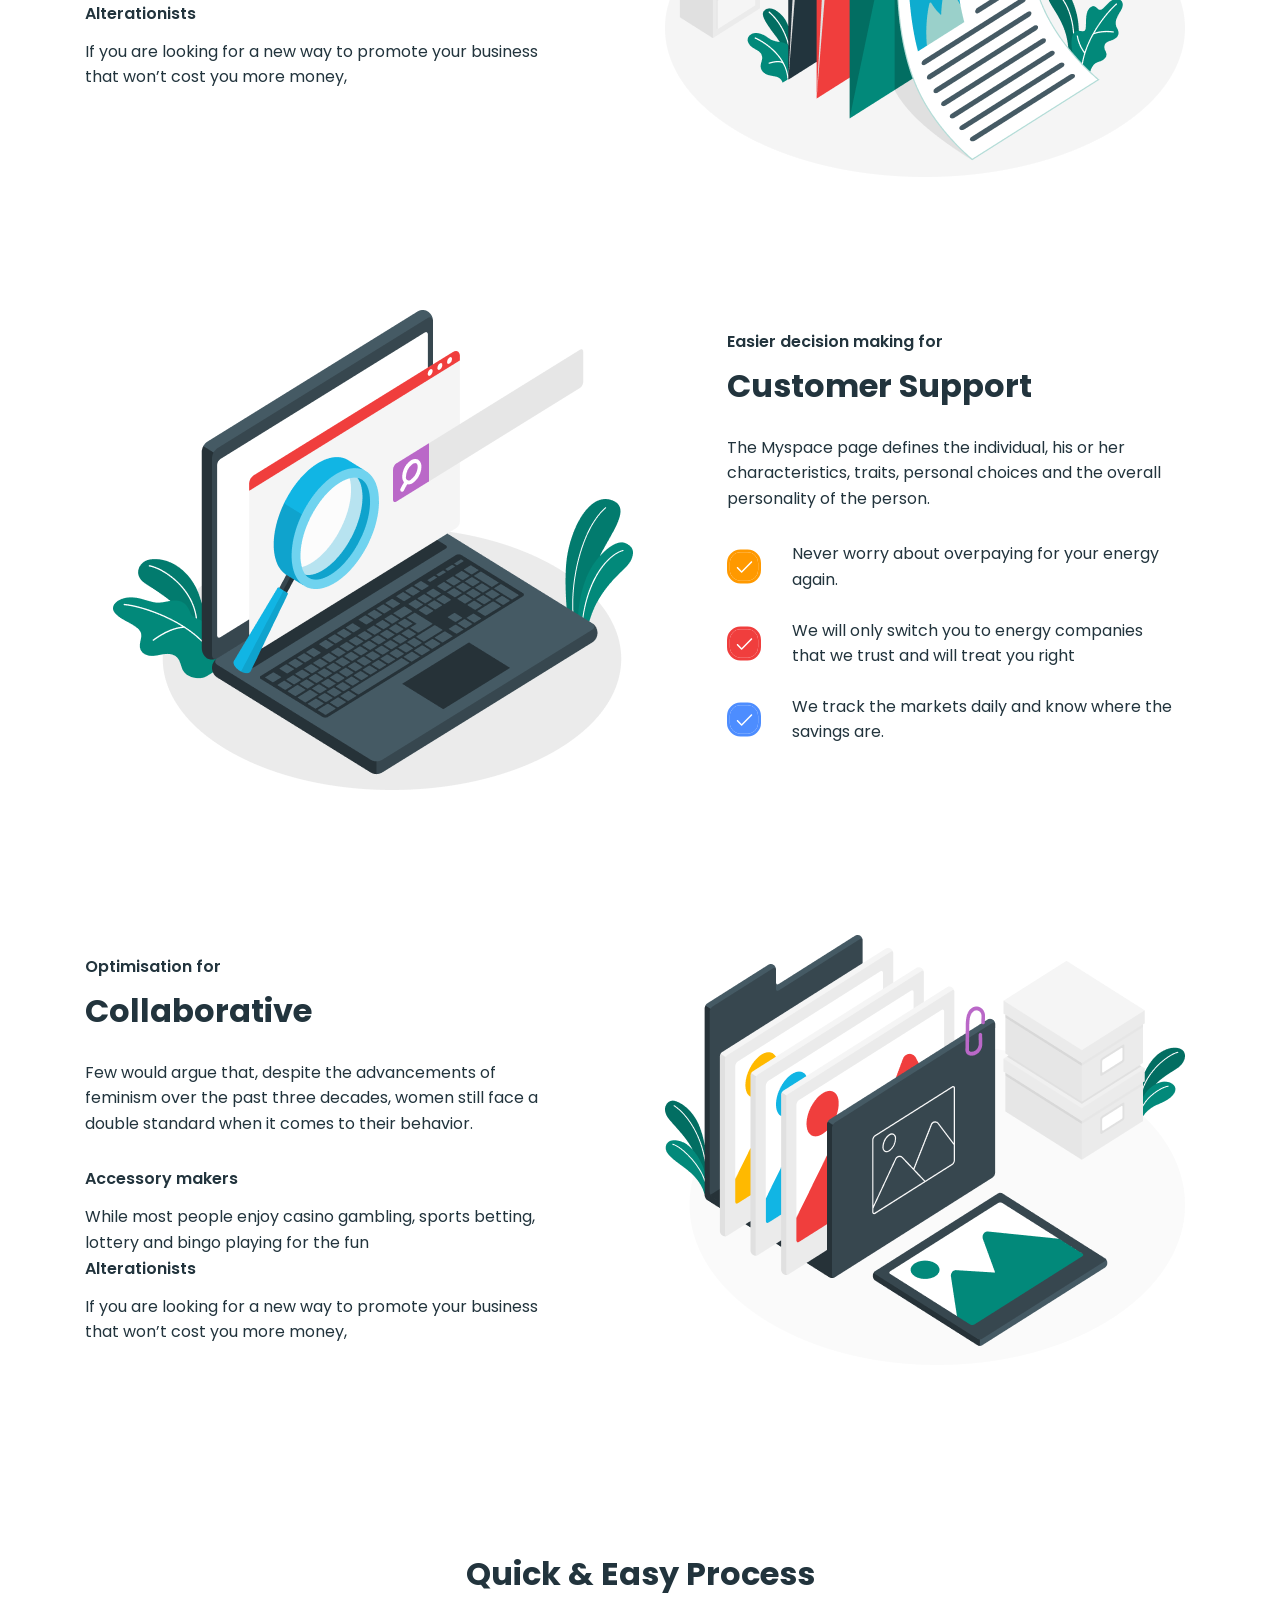
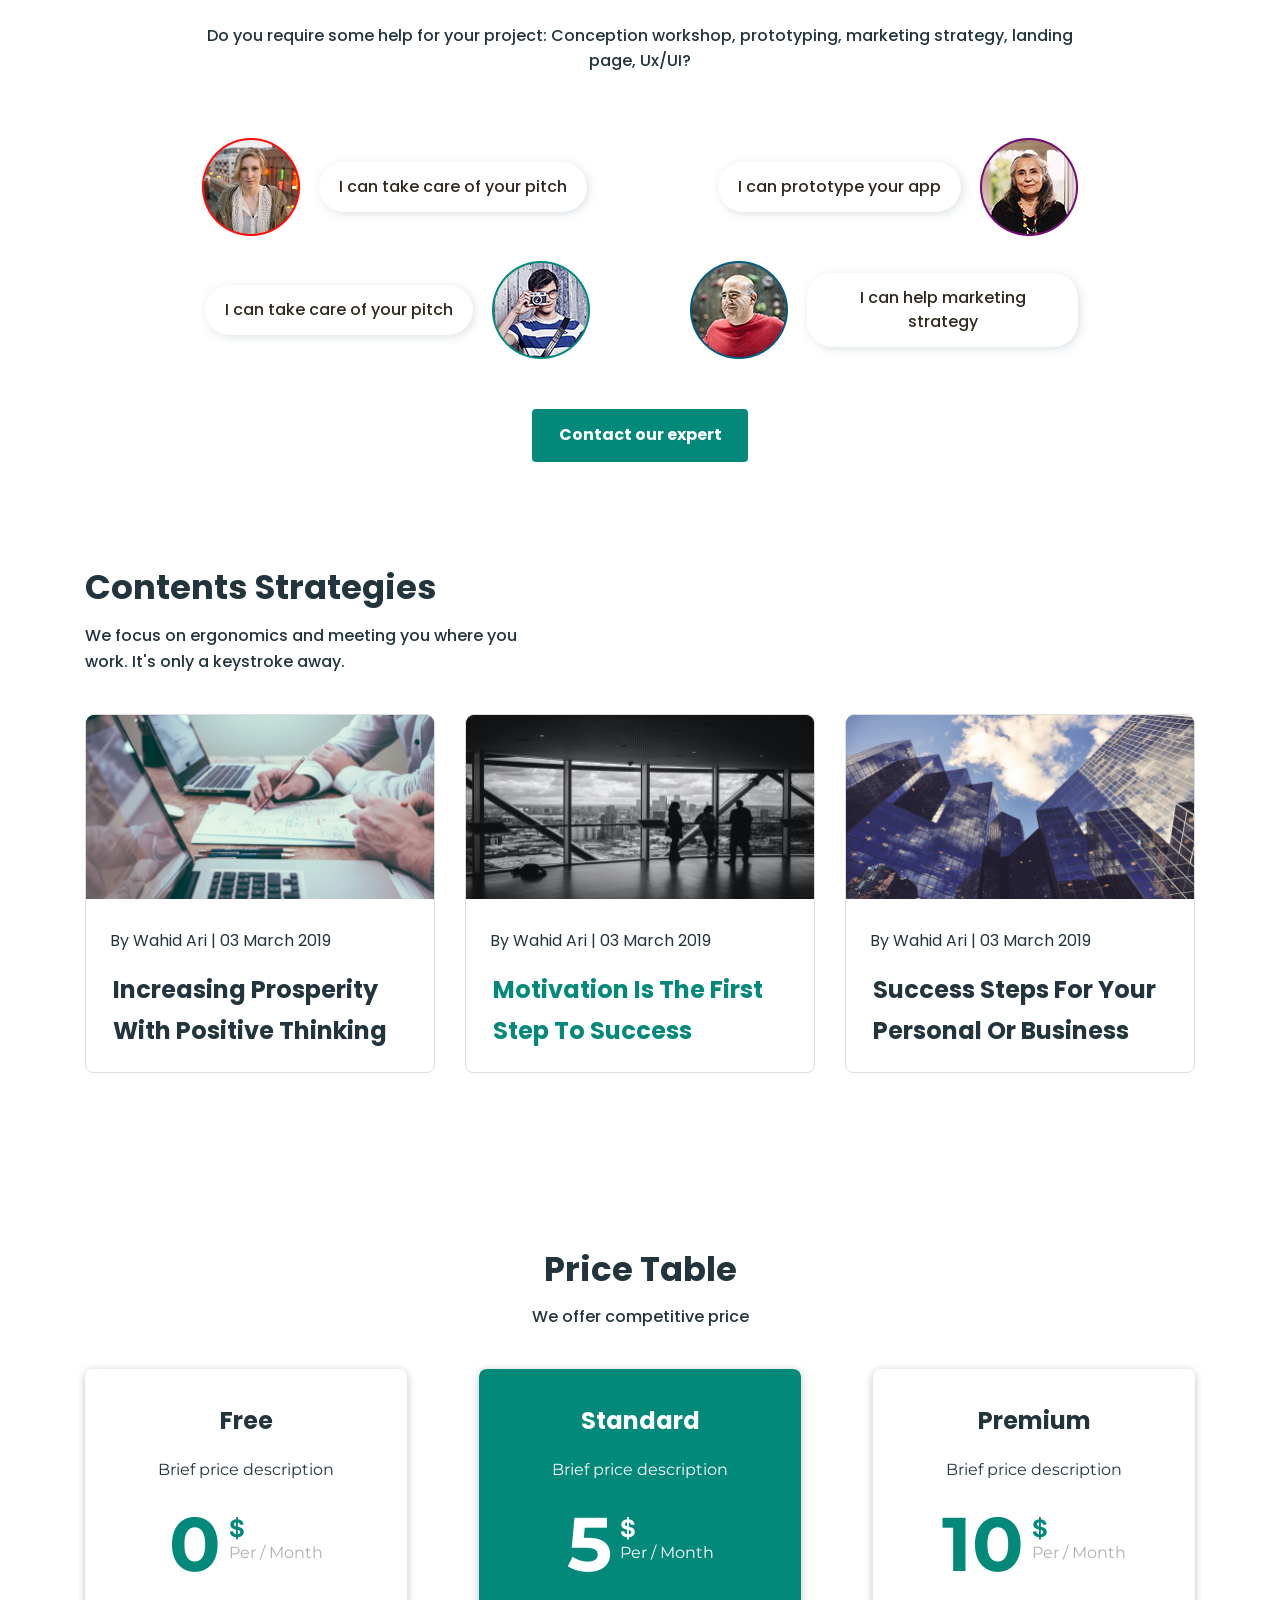
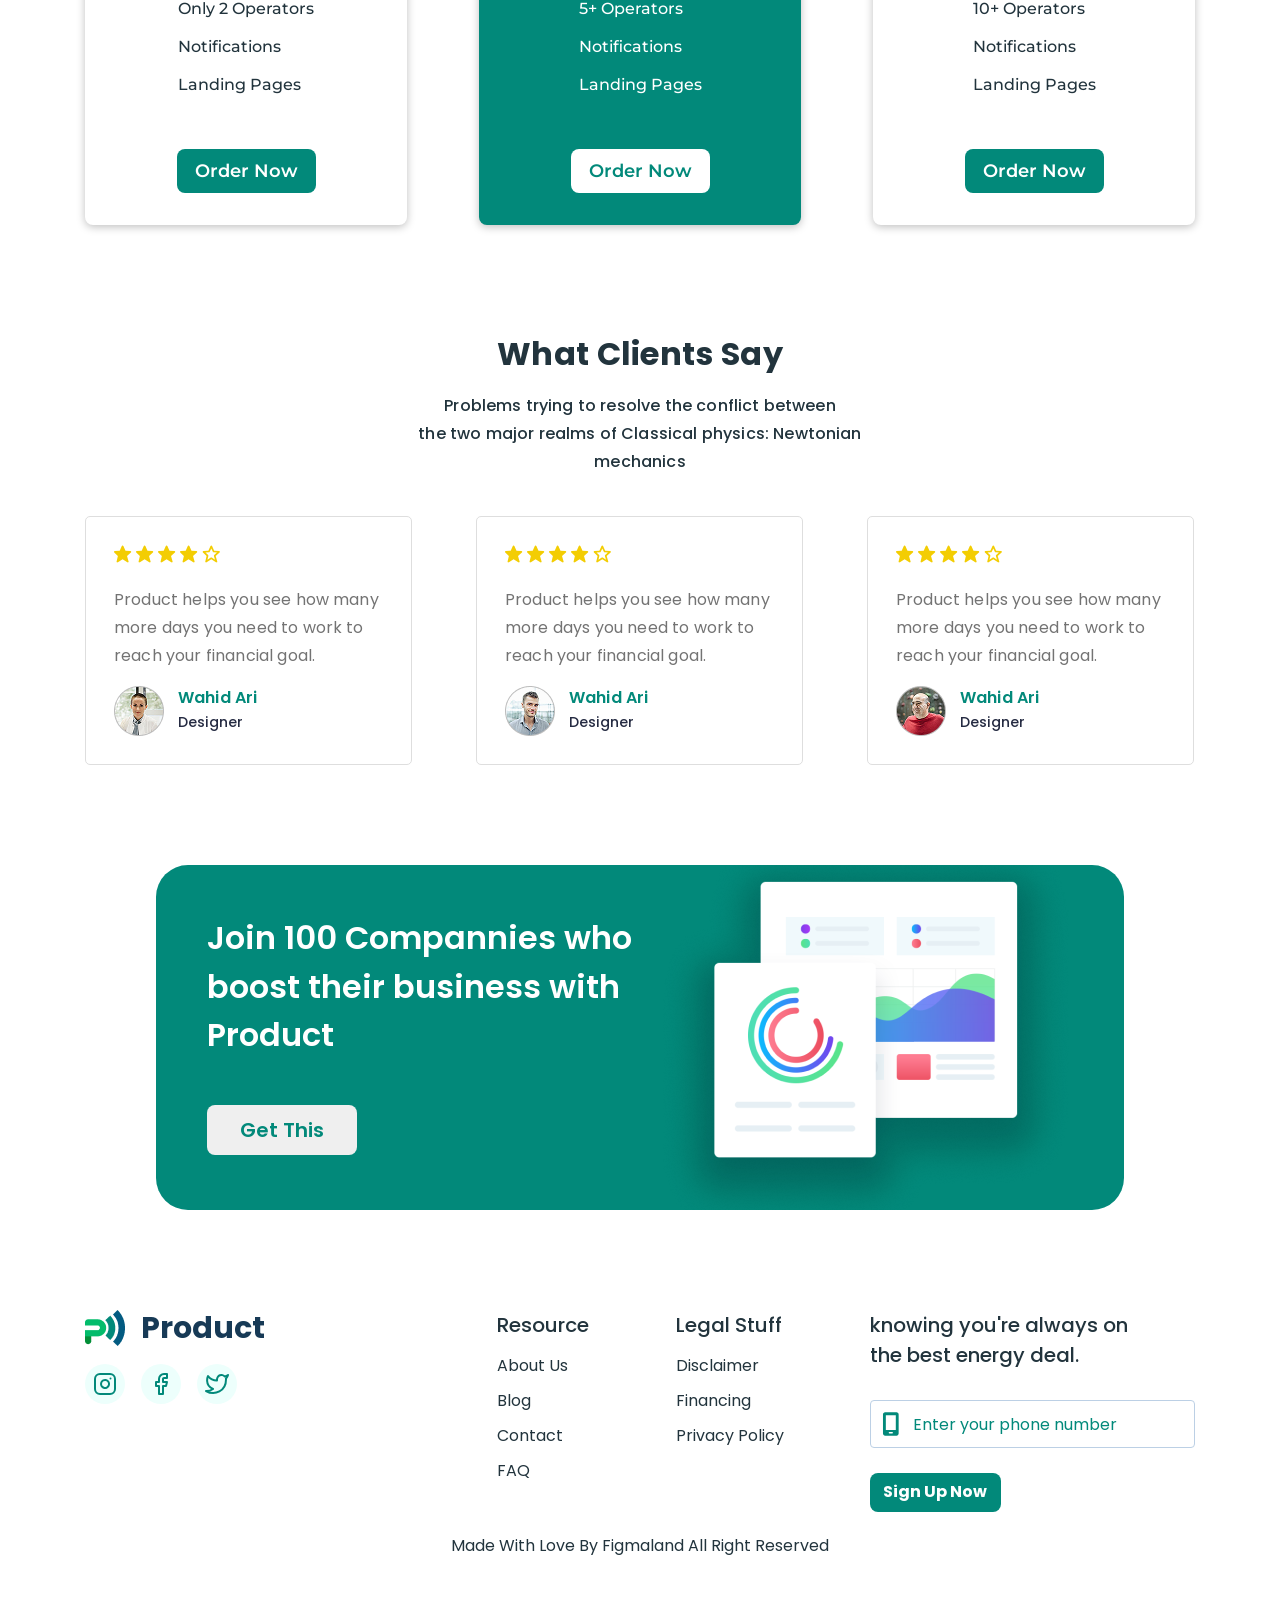
==== commit a5f1234d: "add sections" ====
--- a/index.html
+++ b/index.html
@@ -573,8 +573,8 @@
         </nav>
 
         <div class="footer-info">
-          <h3>Resource</h3>
-          <ul>
+          <h3 class="footer-info-title">Resource</h3>
+          <ul class="footer-info-list">
             <li>About Us</li>
             <li>Blog</li>
             <li>Contact</li>
@@ -582,19 +582,34 @@
           </ul>
         </div>
         <div class="footer-info">
-          <h3>Legal Stuff</h3>
-          <ul>
+          <h3 class="footer-info-title">Legal Stuff</h3>
+          <ul class="footer-info-list">
             <li>Disclaimer</li>
             <li>Financing</li>
             <li>Privacy Policy</li>
           </ul>
         </div>
         <div class="footer-info-input">
-          <h3>knowing you're always on the best energy deal.</h3>
-          <button type="button">Sign Up Now</button>
+          <h3 class="footer-input-title">
+            knowing you're always on <br />
+            the best energy deal.
+          </h3>
+          <div class="footer-input-wrap">
+            <input
+              class="footer-input"
+              type="tel"
+              name="user-phone"
+              id="user-phone"
+              placeholder="Enter your phone number"
+            />
+            <svg class="footer-input-icon" width="18" height="28">
+              <use href="./images/icons.svg#icon-phone"></use>
+            </svg>
+          </div>
+          <button class="footer-btn" type="button">Sign Up Now</button>
         </div>
       </div>
-      <p>Made With Love By Figmaland All Right Reserved</p>
+      <p class="made-by">Made With Love By Figmaland All Right Reserved</p>
     </footer>
     <!-- #endregion footer  -->
   </body>
--- a/css/styles.css
+++ b/css/styles.css
@@ -911,6 +911,7 @@
 
 .footer-container {
     display: flex;
+    justify-content: space-between;
 }
 
 .footer-logo {
@@ -923,11 +924,6 @@
     line-height: 0.9;
     color: #173a56;
     margin-bottom: 18px;
-}
-
-.icon-soc-nav {
-    stroke: #02897a;
-    fill: none;
 }
 
 .soc-nav-wrap {
@@ -948,8 +944,123 @@
 
 .footer-icons-link:hover,
 .footer-icons-link:focus {
-    background-color: #31d0aa;
-}
-
-
+    background-color: #02897a;
+}
+
+.icon-soc-nav {
+    stroke: #02897a;
+    fill: none;
+}
+
+.icon-soc-nav:hover,
+.icon-soc-nav:focus {
+    stroke: #edfffc;
+}
+
+.footer-info-title {
+    font-weight: 500;
+    font-size: 20px;
+    line-height: 1.5;
+    color: #22343d;
+    margin-bottom: 8px;
+}
+
+.footer-info-list {
+    font-weight: 400;
+    font-size: 16px;
+    line-height: 2.1875;
+    color: #22343d;
+}
+
+.footer-info-input {
+    display: flex;
+    flex-direction: column;
+    max-width: 325px;
+}
+
+.footer-input-title {
+    font-weight: 500;
+    font-size: 20px;
+    line-height: 1.5;
+    color: #22343d;
+    margin-bottom: 30px;
+}
+
+.footer-input-wrap {
+    position: relative;
+    margin-bottom: 25px;
+}
+
+.footer-input {
+    width: 100%;
+    height: 48px;
+    padding-left: 42px;
+    background-color: transparent;
+    border: 1px solid #BCD0E5;
+    border-radius: 4px;
+    outline: transparent;
+    transition: border-color 250ms cubic-bezier(0.4, 0, 0.2, 1);
+}
+
+.footer-input:focus,
+.footer-input:hover {
+    border: 1px solid #02695f;
+
+}
+
+.footer-input-icon {
+    position: absolute;
+    left: 12px;
+    top: 50%;
+    fill: #02897a;
+    transform: translateY(-50%);
+    transition: fill 250ms cubic-bezier(0.4, 0, 0.2, 1);
+    pointer-events: none;
+    
+}
+
+.footer-input:focus+.footer-input-icon,
+.footer-input:hover+.footer-input-icon {
+    fill: #02695f;
+}
+
+.footer-input::placeholder {
+    font-weight: 400;
+    font-size: 16px;
+    line-height: 1.75;
+    color: #02897a;
+}
+
+.footer-btn {
+        justify-content: center;
+        align-items: center;
+        border-radius: 8px;
+        width: 131px;
+        height: 39px;
+        font-weight: 700;
+        font-size: 16px;
+        text-align: center;
+        color: #fff;
+        background-color: #02897a;
+        transition: all 0.2s ease-in-out;
+        cursor: pointer;
+        border: none;
+        margin-bottom: 16px;
+    }
+
+
+    .footer-btn:hover,
+    .footer-btn:focus {
+        color: #02695f;
+        background-color: #fff;
+        border: 1px solid #02695f;
+    }
+
+    .made-by {
+        font-weight: 400;
+        font-size: 16px;
+        line-height: 2.1875;
+        color: #22343d;
+        text-align: center;
+    }
 /* #endregion footer */
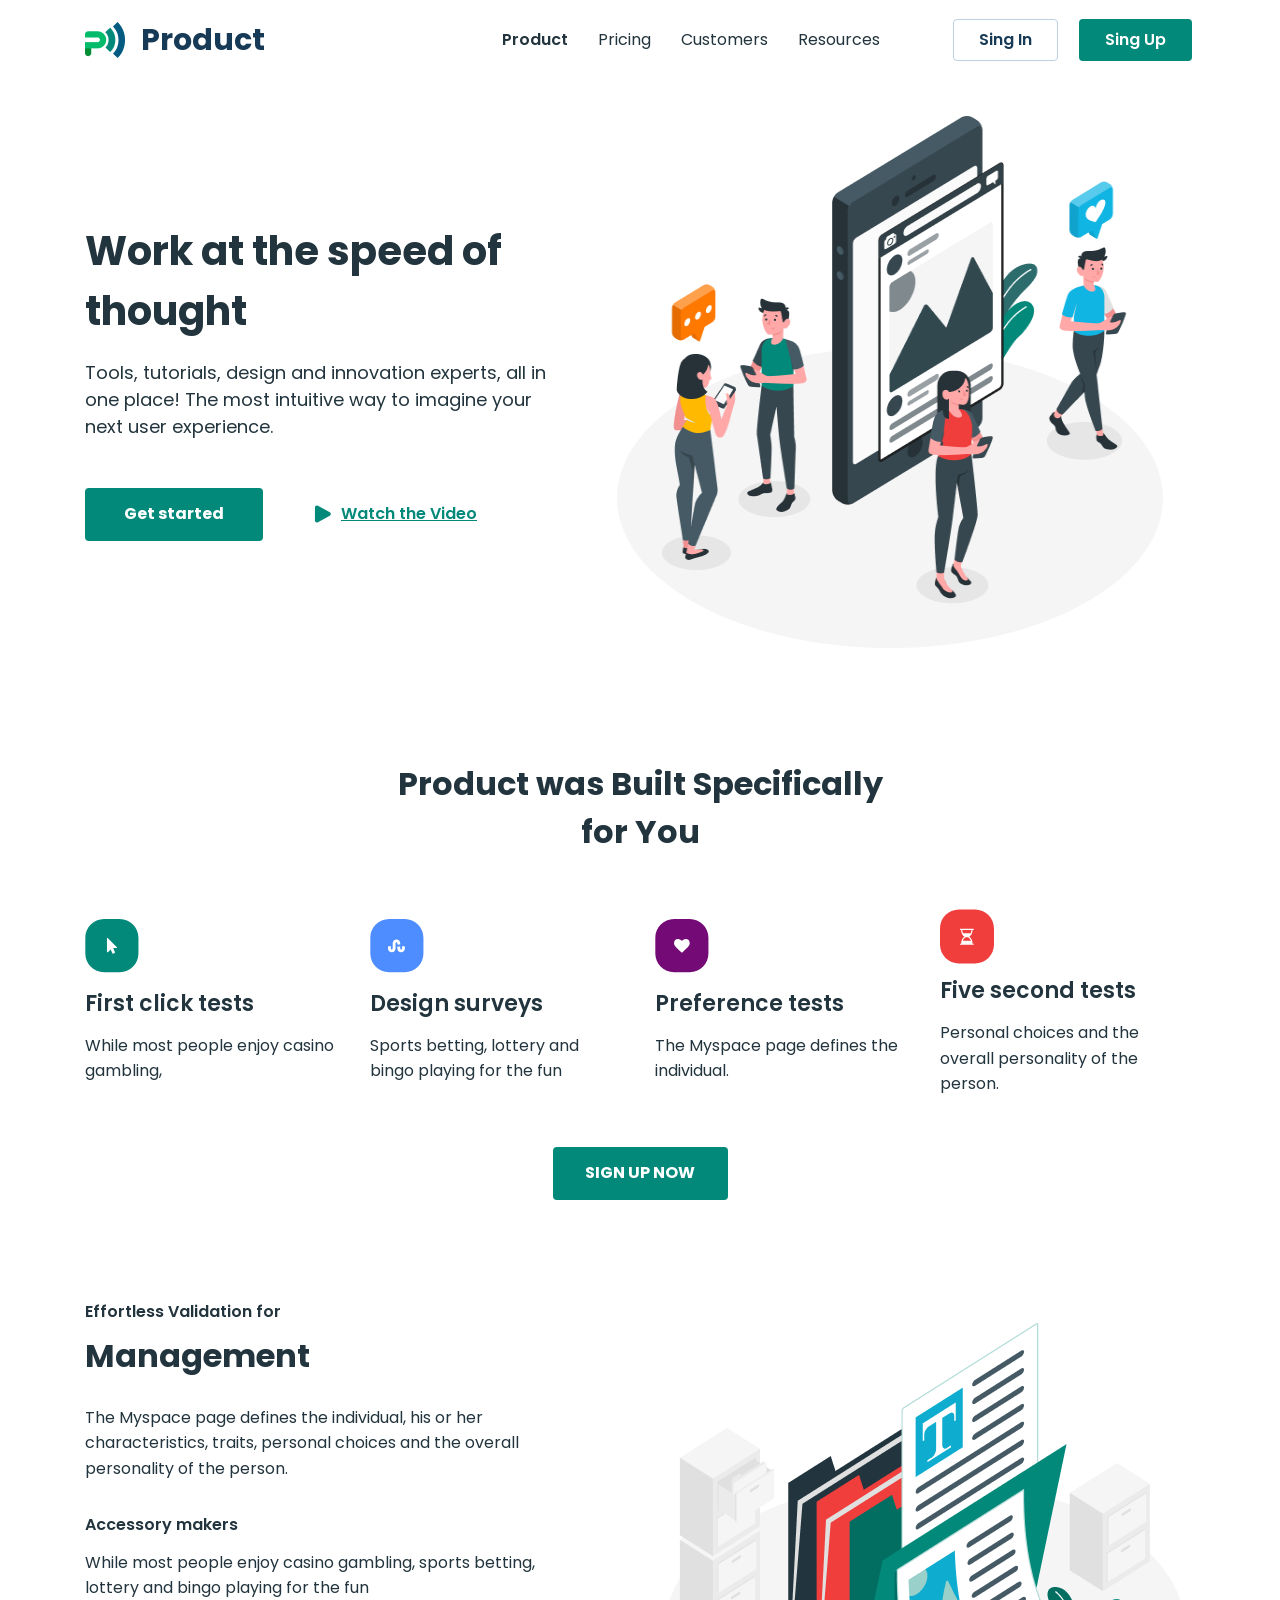
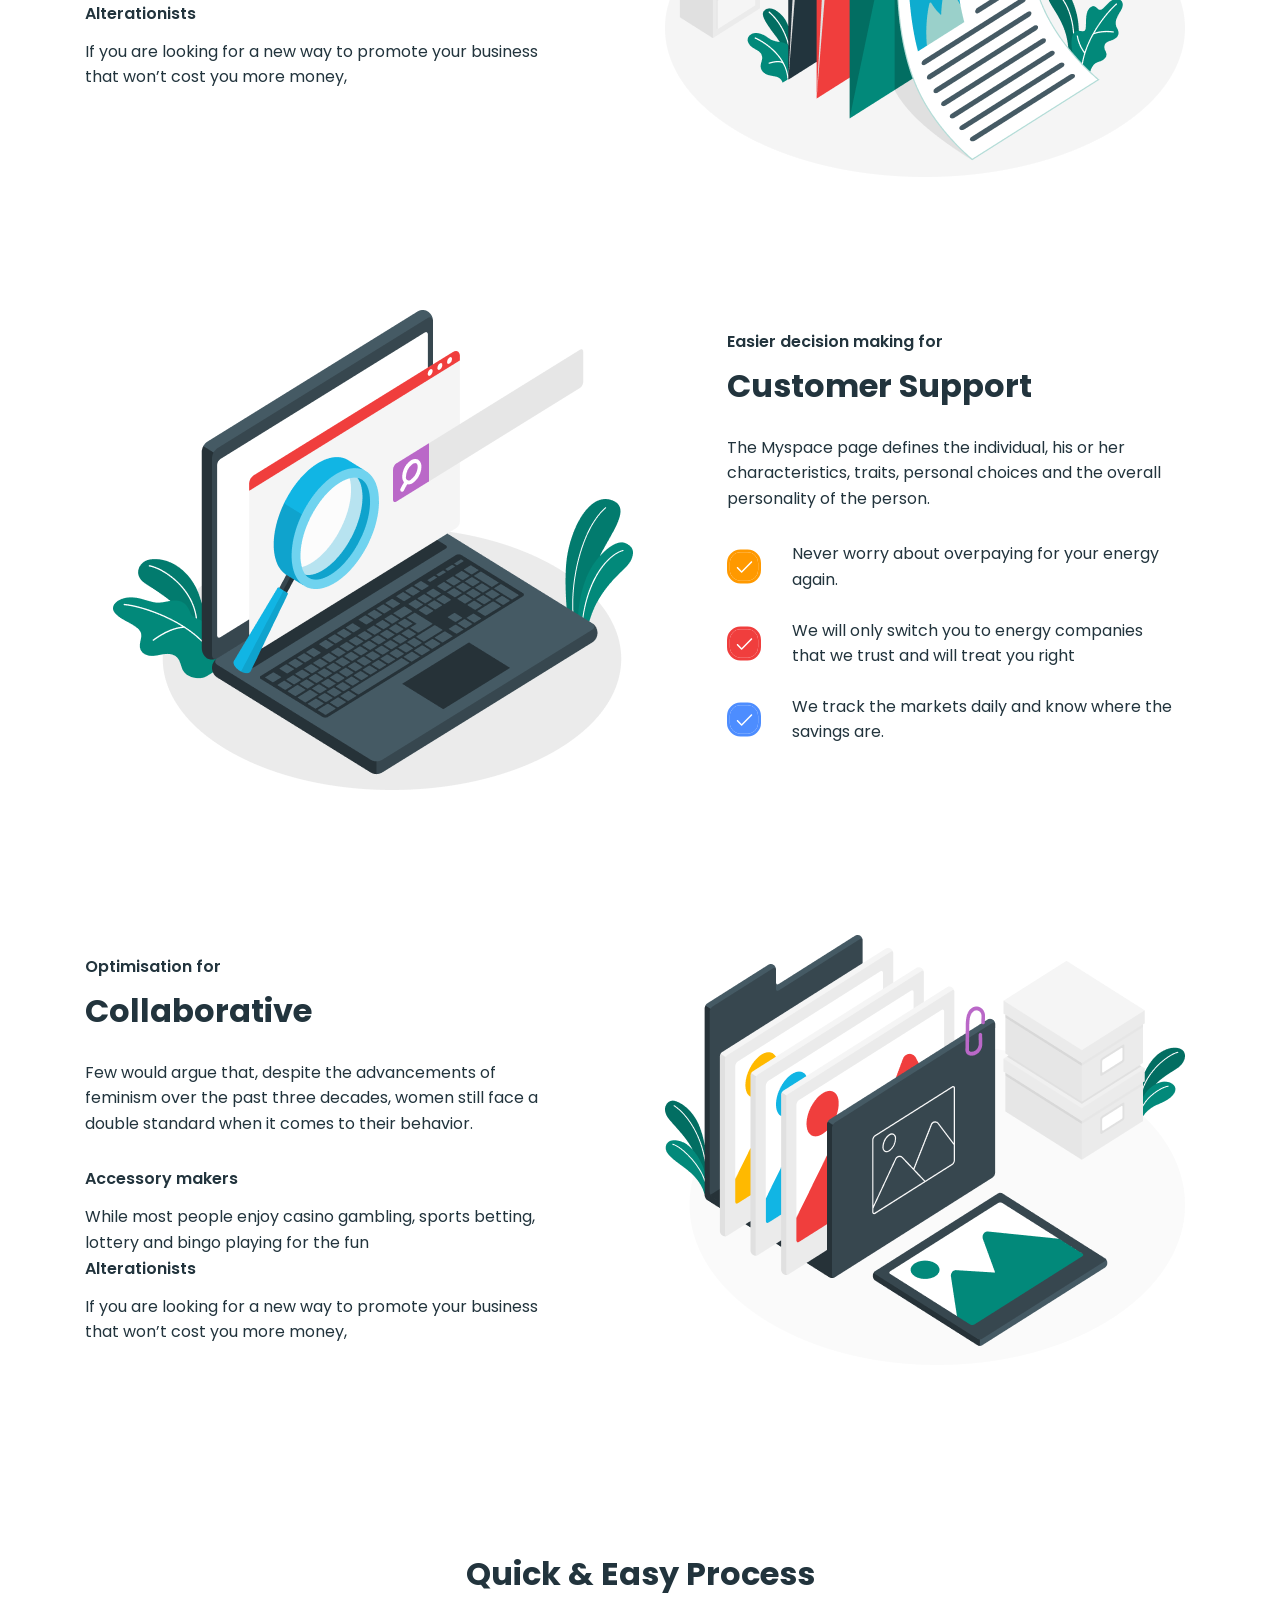
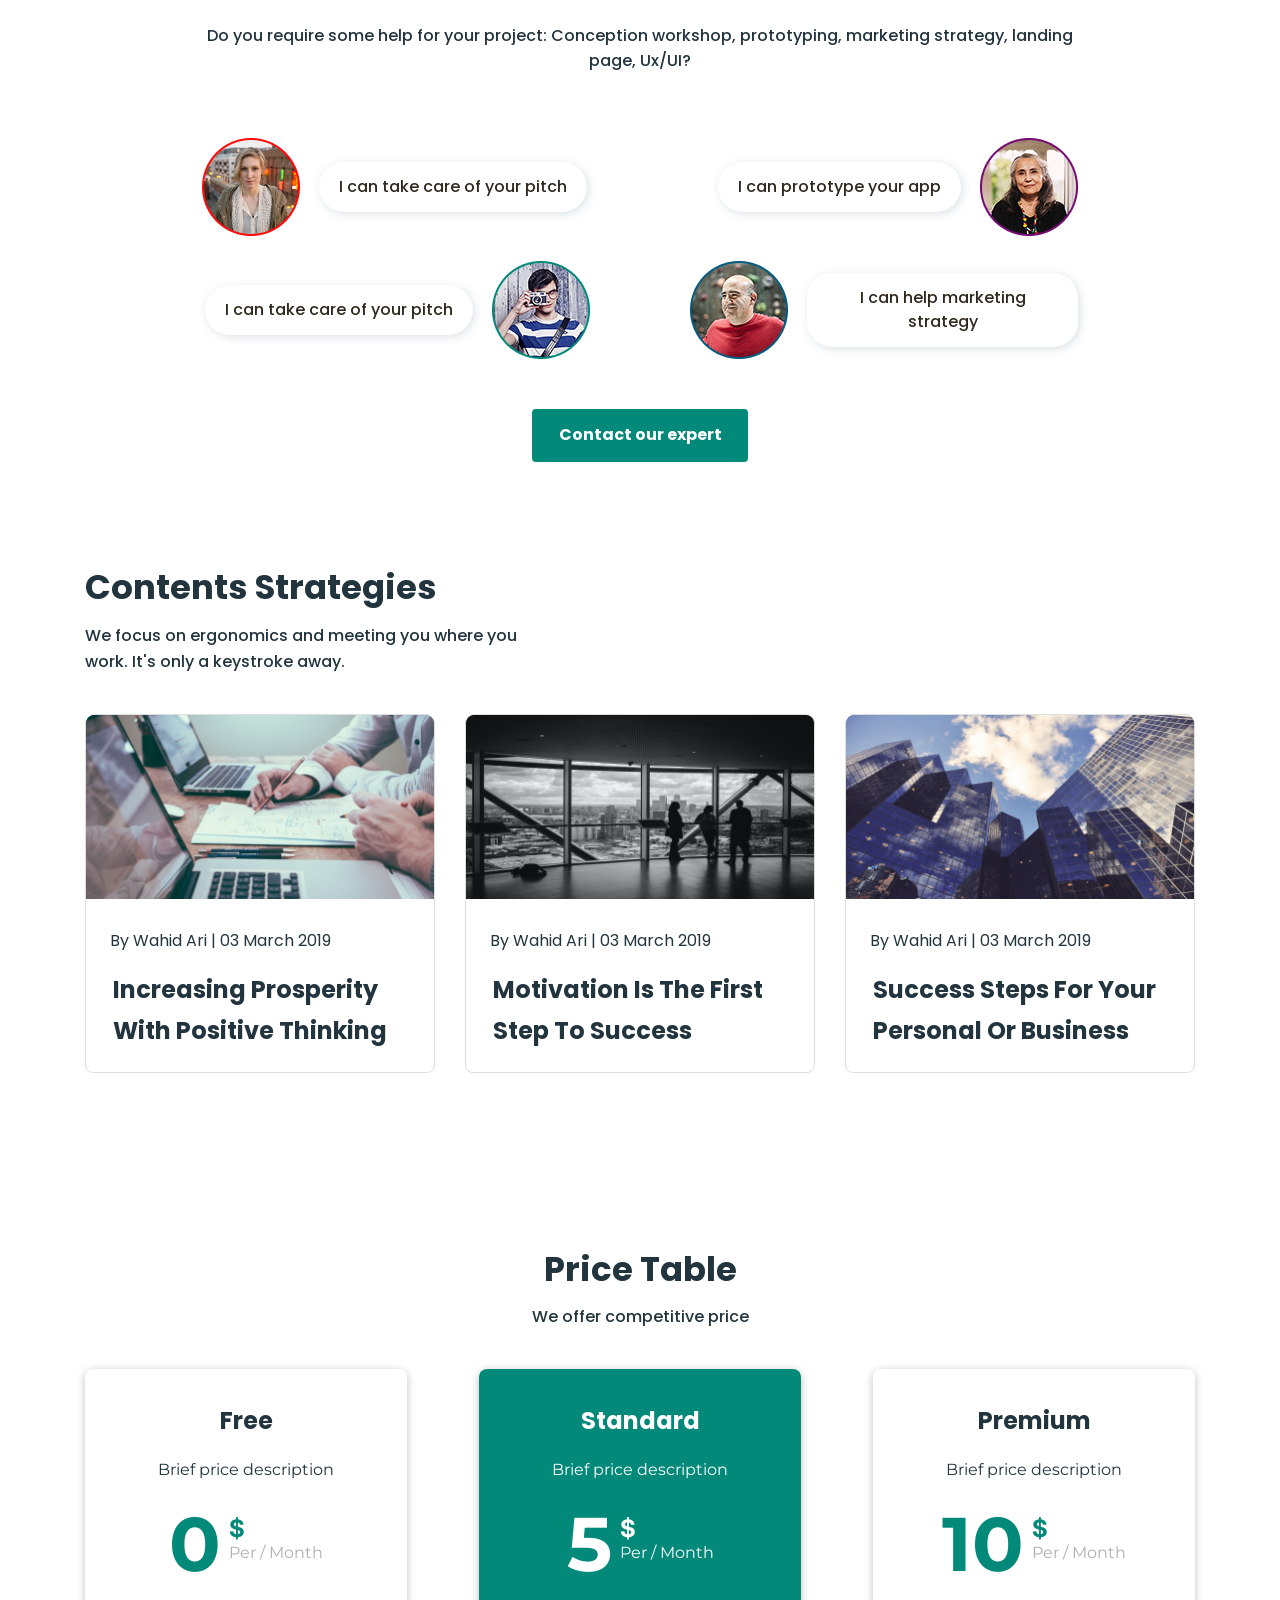
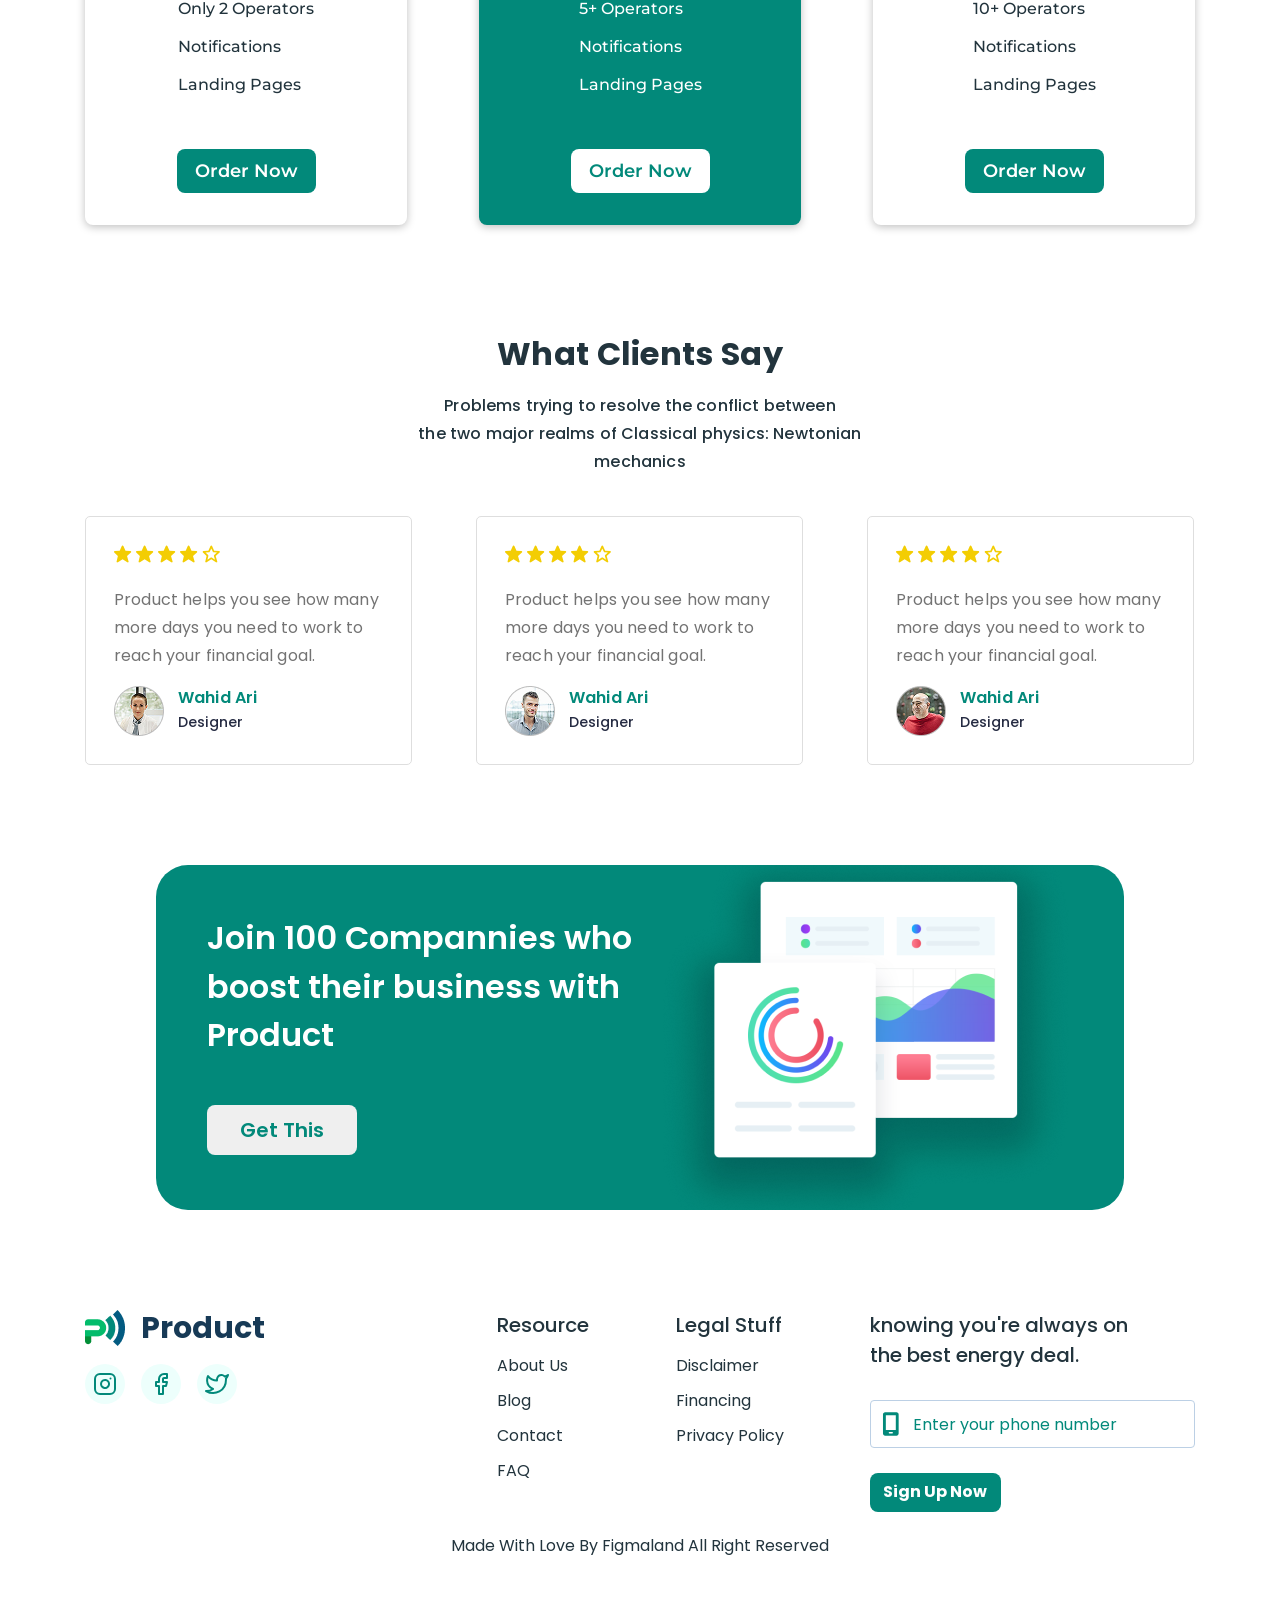
==== commit a2617edd: "add resourses" ====
--- a/index.html
+++ b/index.html
@@ -344,7 +344,7 @@
               <p class="content-strategies">
                 By <span class="made-by">Wahid Ari</span> | 03 March 2019
               </p>
-              <h3 class="strategy-list-title active">
+              <h3 class="strategy-list-title">
                 Motivation Is The First Step To Success
               </h3>
             </li>
@@ -533,7 +533,7 @@
           </ul>
         </div>
       </section>
-      <!-- #endegion feedback  -->
+      <!-- #endregion feedback  -->
 
       <!-- #region promo  -->
       <section class="promo">
@@ -575,18 +575,18 @@
         <div class="footer-info">
           <h3 class="footer-info-title">Resource</h3>
           <ul class="footer-info-list">
-            <li>About Us</li>
-            <li>Blog</li>
-            <li>Contact</li>
-            <li>FAQ</li>
+            <li class="footer-info-item">About Us</li>
+            <li class="footer-info-item">Blog</li>
+            <li class="footer-info-item">Contact</li>
+            <li class="footer-info-item">FAQ</li>
           </ul>
         </div>
         <div class="footer-info">
           <h3 class="footer-info-title">Legal Stuff</h3>
           <ul class="footer-info-list">
-            <li>Disclaimer</li>
-            <li>Financing</li>
-            <li>Privacy Policy</li>
+            <li class="footer-info-item">Disclaimer</li>
+            <li class="footer-info-item">Financing</li>
+            <li class="footer-info-item">Privacy Policy</li>
           </ul>
         </div>
         <div class="footer-info-input">
@@ -606,7 +606,7 @@
               <use href="./images/icons.svg#icon-phone"></use>
             </svg>
           </div>
-          <button class="footer-btn" type="button">Sign Up Now</button>
+          <button class="footer-btn" type="submit">Sign Up Now</button>
         </div>
       </div>
       <p class="made-by">Made With Love By Figmaland All Right Reserved</p>
--- a/css/styles.css
+++ b/css/styles.css
@@ -554,7 +554,7 @@
 }
 
 .strategy-item:hover,
-.strategy-item:focus {
+.strategy-item:focus-within {
     transform: translateY(-4px);
     box-shadow: 0 2px 1px 0 rgba(46, 47, 66, 0.08),
         0 1px 1px 0 rgba(46, 47, 66, 0.16),
@@ -584,9 +584,11 @@
     line-height: 1.7;
     color: #22343d;
     padding-left: 27px;
-}
-
-.active {
+    transition: color 0.2s ease-in-out;
+}
+
+.strategy-item .strategy-list-title:hover, 
+.strategy-item .strategy-list-title:focus-within {
     color: #02897a;
 }
 /* #endregion srtategy */
@@ -970,6 +972,13 @@
     font-size: 16px;
     line-height: 2.1875;
     color: #22343d;
+    transition: color 250ms cubic-bezier(0.4, 0, 0.2, 1);
+}
+
+.footer-info-item:hover,
+.footer-info-item:focus {
+    color: #02695f;
+    cursor: pointer;
 }
 
 .footer-info-input {
@@ -1063,4 +1072,360 @@
         color: #22343d;
         text-align: center;
     }
-/* #endregion footer */+/* #endregion footer */
+
+
+/* #region resourses-header */
+ .resourses-header-container {
+     display: flex;
+     align-items: center;
+ }
+
+ .resourses-header-logo {
+     display: flex;
+     align-items: center;
+     gap: 16px;
+     margin-right: 237px;
+
+     font-family: "Poppins", sans-serif;
+     font-weight: 700;
+     font-size: 30px;
+     line-height: 0.9;
+     color: #173a56;
+ }
+
+
+ .resourses-header-navigation {
+     display: flex;
+     align-items: center;
+ }
+
+ .resourses-list-navigation {
+     display: flex;
+     align-items: center;
+     gap: 30px;
+     margin-right: 73px;
+ }
+
+ .resourses-link-navigation {
+     font-family: "Poppins", sans-serif;
+     font-weight: 400;
+     font-size: 16px;
+     line-height: 1.75;
+     color: #22343d;
+     padding: 26px 0;
+     display: inline-block;
+
+     transition: color 0.2s ease-in-out;
+ }
+
+ .resourses-current-link {
+     font-family: "Poppins", sans-serif;
+     font-weight: 600;
+     font-size: 16px;
+     line-height: 1.75;
+     color: #22343d;
+     padding: 26px 0;
+     display: inline-block;
+
+     transition: color 0.2s ease-in-out;
+ }
+
+ .resourses-link-navigation:hover,
+ .resourses-current-link:hover {
+     color: #02897a;
+ }
+
+ .resourses-header-list-button {
+     display: flex;
+     align-items: center;
+     gap: 24px;
+ }
+
+
+ .resourses-btn-sing-in {
+     border: 1px solid #bcd0e5;
+     border-radius: 4px;
+     min-width: 102px;
+     height: 42px;
+     background-color: transparent;
+     font-family: "Poppins", sans-serif;
+     font-weight: 600;
+     font-size: 16px;
+     text-align: center;
+     color: #173a56;
+     transition: color 0.2s ease-in-out, transform 0.2s ease-in-out;
+ }
+
+ .resourses-btn-sing-in:hover,
+ .resourses-btn-sing-in:focus {
+     background-color: #02897a;
+     transform: translateY(-2px);
+     color: #fff;
+     border: none;
+ }
+
+ .resourses-btn-sing-up {
+     border-radius: 4px;
+     min-width: 110px;
+     height: 42px;
+     background-color: #02897a;
+     font-family: "Poppins", sans-serif;
+     font-weight: 600;
+     font-size: 16px;
+     color: #fff;
+     border: none;
+     transition: color 0.2s ease-in-out, transform 0.2s ease-in-out;
+ }
+
+ .resourses-btn-sing-up:hover,
+ .resourses-btn-sing-up:focus {
+     color: #02695f;
+     transform: translateY(-2px);
+     background-color: #fff;
+ }
+
+ .resourses-theme {
+    display: flex;
+    justify-content: center;
+    align-items: center;
+    border-radius: 100px;
+    width: 32px;
+    height: 32px;
+    background-color: #f3f3f3;
+    transition: all 0.2s ease-in-out;
+ }
+
+ .icon-theme {
+   
+    fill: #02897a;
+    transition: color 0.2s ease-in-out, transform 0.2s ease-in-out;
+}
+
+.resourses-theme:hover,
+.resourses-theme:focus {
+    background-color: #02897a;
+    transform: translateY(-2px);
+}
+
+.icon-theme:hover,
+.icon-theme:focus {
+    fill: #fff;
+    border: none;
+}
+ /* #endregion resourses-header */
+
+/* #region product */
+
+.product {
+    padding-top: 77px;
+    padding-bottom: 33px;
+}
+
+.product-container {
+    display: flex;
+    margin: 0 auto;
+    gap: 46px;
+}
+
+.product-content {
+    max-width: 525px;
+}
+.product-title {
+    font-weight: 600;
+    font-size: 40px;
+    line-height: 1.49;
+    letter-spacing: -0.03em;
+    color: #22343d;
+    margin-bottom: 24px;
+}
+
+.product-text {
+    font-weight: 400;
+    font-size: 20px;
+    line-height: 1.6;
+    letter-spacing: -0.03em;
+    color: #22343d;
+    margin-bottom: 24px;
+}
+
+.product-input-wrap {
+    position: relative;
+    margin-bottom: 24px;
+}
+
+.product-input {
+    min-width: 469px;
+    min-height: 66px;
+    border: 1px solid #eaeaea;
+    border-radius: 100px;
+    padding-left: 27px;
+    transition: all 250ms cubic-bezier(0.4, 0, 0.2, 1);
+}
+
+.product-input-btn {
+    position: absolute;
+    left: 344px;
+    top: 50%;
+    border-radius: 100px;
+    padding: 24px;
+    min-width: 117px;
+    min-height: 50px;
+    background-color: #02897a;
+    transform: translateY(-50%);
+    transition: all 250ms cubic-bezier(0.4, 0, 0.2, 1);
+    pointer-events: none;
+
+    font-weight: 600;
+    font-size: 16px;
+    line-height: 0;
+    color: #fff;
+}
+
+.product-input:hover,
+.product-input:focus-within {
+    border-color: #02695f;
+    outline: none;
+}
+
+.product-input:hover+.product-input-btn,
+.product-input:focus-within+.product-input-btn {
+    background-color: #fff;
+    color: #02695f;
+    border: 1px solid #02695f;
+    cursor: pointer;
+    
+}
+.product-input::placeholder {
+    font-weight: 400;
+    font-size: 16px;
+    line-height: 1;
+    letter-spacing: -0.03em;
+    color: #22343d;
+}
+
+.join-picture-wrap {
+    display: flex;
+    align-items: center;
+    /* position: relative; */
+}
+
+.picture-item {
+    /* position: absolute; */
+
+}
+
+.join-text {
+    margin-left: 9px;
+    font-weight: 400;
+    font-size: 14px;
+    color: #22343d;
+}
+
+.join-text-part {
+    font-weight: 500;
+    color: #02897a;
+}
+
+/* #endregion product */
+
+ /* #region stories */
+
+ .stories {
+     padding-top: 33px;
+     padding-bottom: 50px;
+ }
+
+ .stories-section-title {
+     font-weight: 700;
+     font-size: 34px;
+     color: #22343d;
+     margin-bottom: 10px;
+     text-align: center;
+ }
+
+ .stories-content-paragraph {
+     font-family: "Poppins", sans-serif;
+     font-weight: 500;
+     font-size: 16px;
+     line-height: 1.6;
+     color: #22343d;
+     margin-bottom: 40px;
+    text-align: center;
+ }
+
+ .stories-list {
+     display: flex;
+     flex-wrap: wrap;
+     gap: 32px;
+     margin-bottom: 32px;
+ }
+
+ .stories-item {
+     flex-basis: calc((100% - 64px) / 3);
+     border: 1px solid #dedede;
+     border-radius: 8px;
+     width: 350px;
+     height: 359px;
+     transition: box-shadow 0.2s ease-in-out, transform 0.2s ease-in-out;
+ }
+
+ .stories-item:hover,
+ .stories-item:focus-within {
+     transform: translateY(-4px);
+     box-shadow: 0 2px 1px 0 rgba(46, 47, 66, 0.08),
+         0 1px 1px 0 rgba(46, 47, 66, 0.16),
+         0 1px 6px 0 rgba(46, 47, 66, 0.08);
+ }
+
+ .stories-item:hover .stories-list-title,
+ .stories-item:focus-within .stories-list-title {
+     color: #02897a;
+ }
+
+ .stories-list-img {
+     margin-bottom: 24px;
+ }
+
+ .content-stories {
+     font-weight: 400;
+     font-size: 16px;
+     line-height: 1.8;
+     color: #22343d;
+     margin-bottom: 12px;
+     padding-left: 24px;
+ }
+
+ .stories-made-by {
+     font-weight: 700;
+ }
+
+ .stories-list-title {
+     font-weight: 700;
+     font-size: 24px;
+     line-height: 1.7;
+     color: #22343d;
+     padding-left: 27px;
+ }
+
+ .more-stories {
+    font-weight: 500;
+    font-size: 18px;
+    line-height: 1.44;
+    color: #22343d;
+    display: flex;
+    justify-content: center;
+    text-align: center;
+    align-items: center;
+    margin: 0 auto;
+    gap: 8px;
+ }
+ .icon-circle_right {
+    fill: #2e3a59;
+ }
+
+ /* #endregion srtategy */
+
+ /* #region forma */
+ 
+  /* #endregion forma */
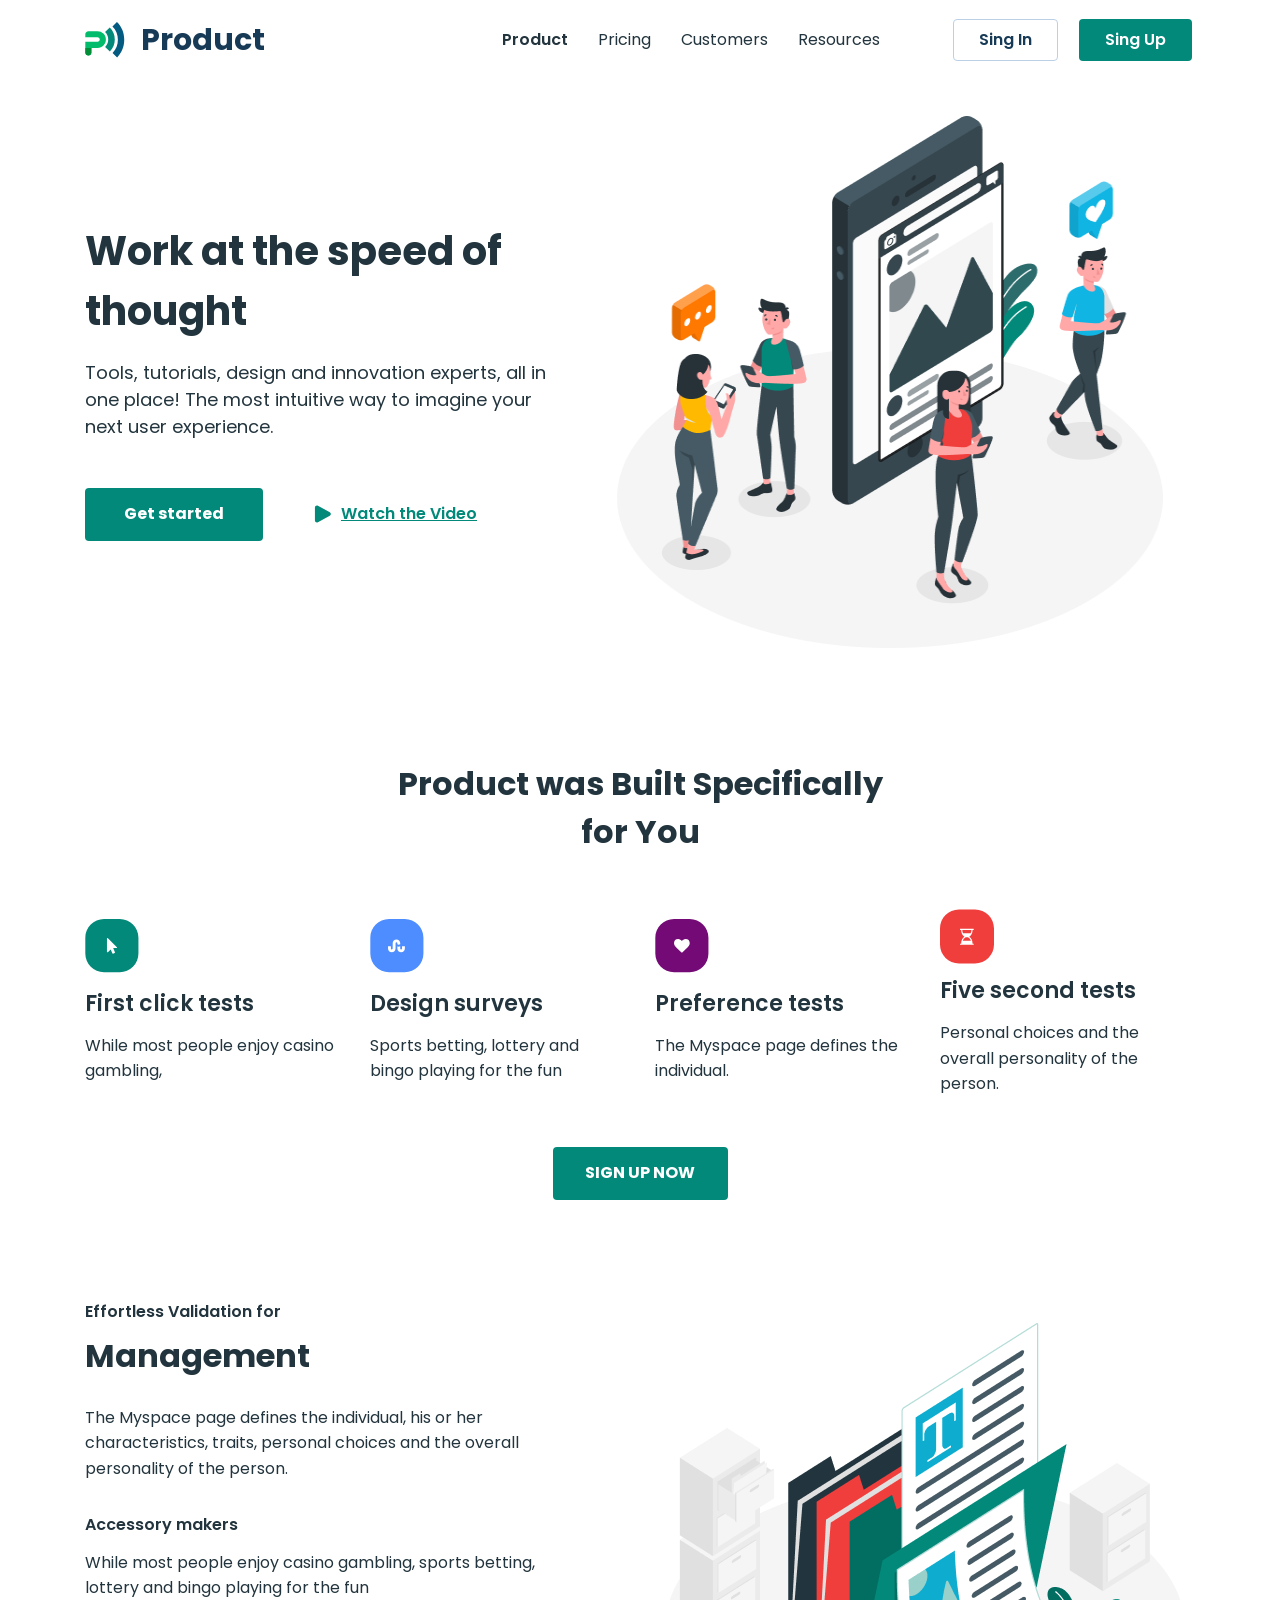
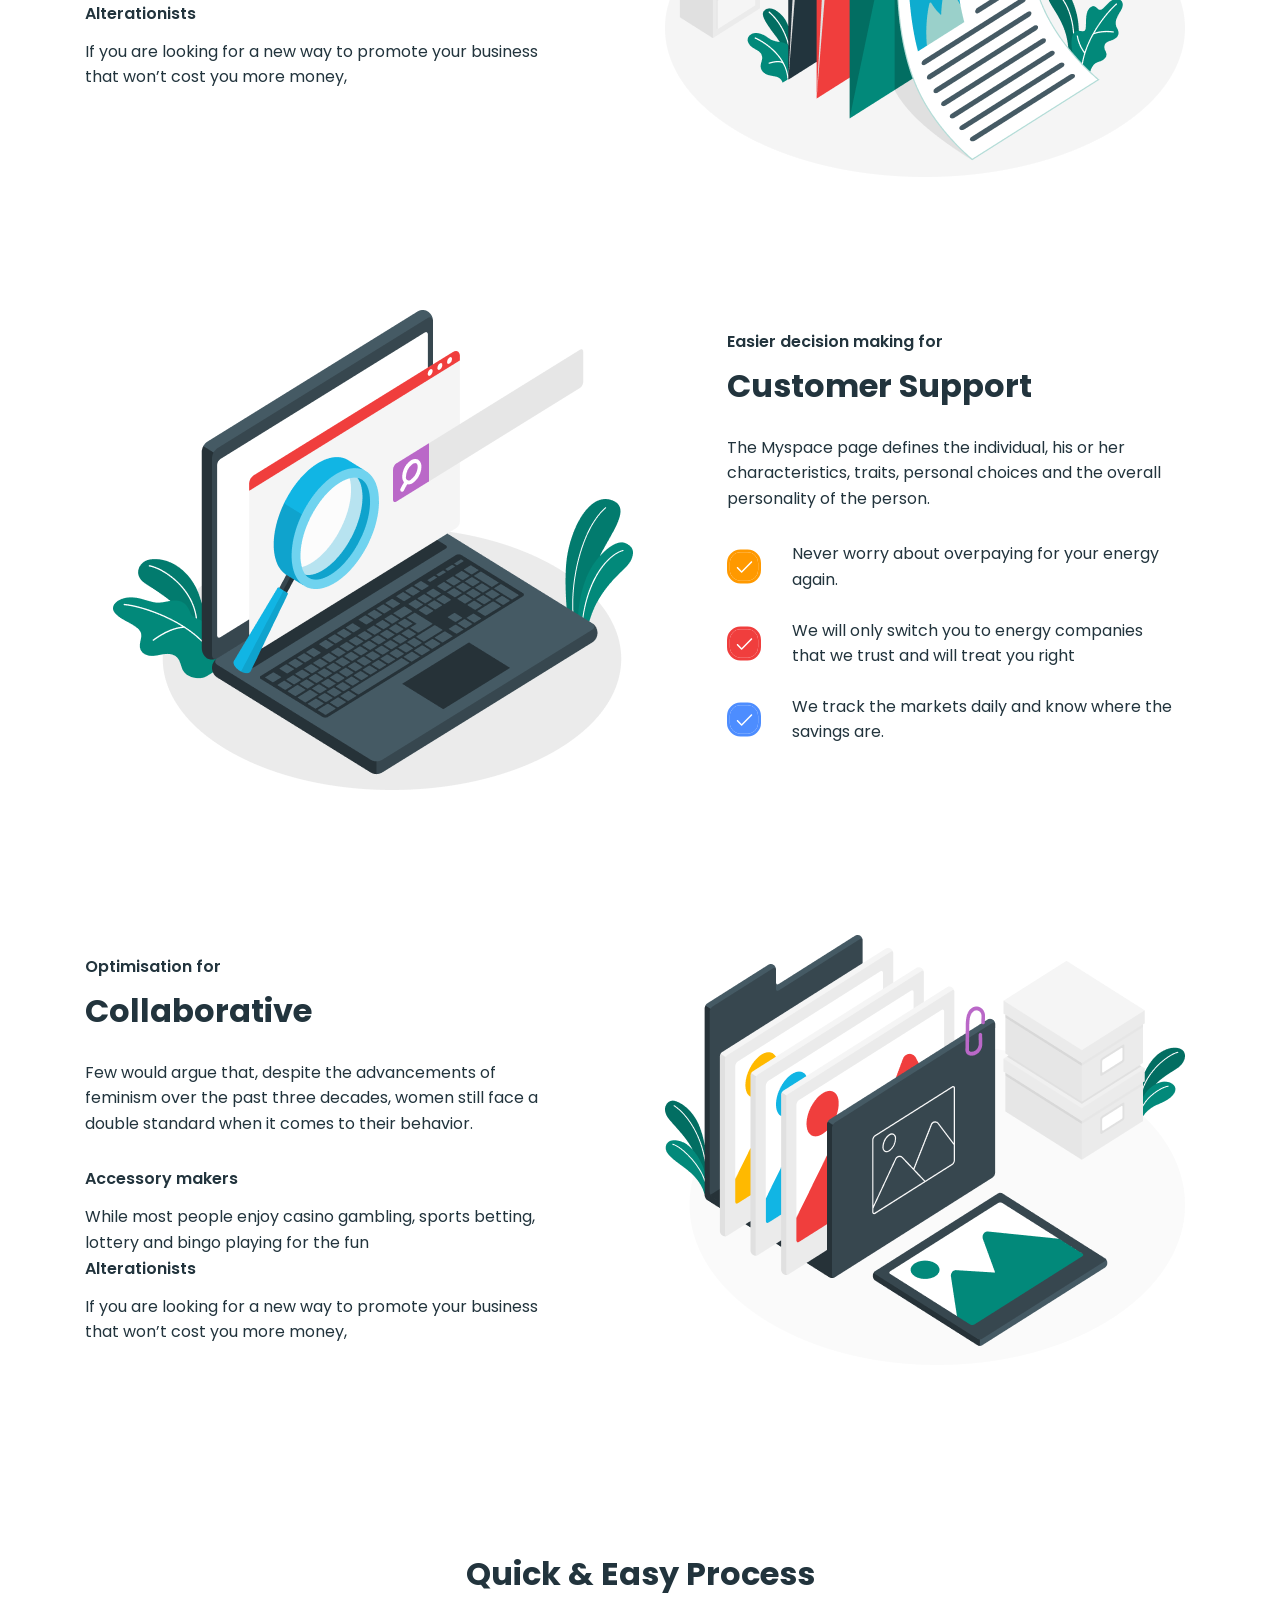
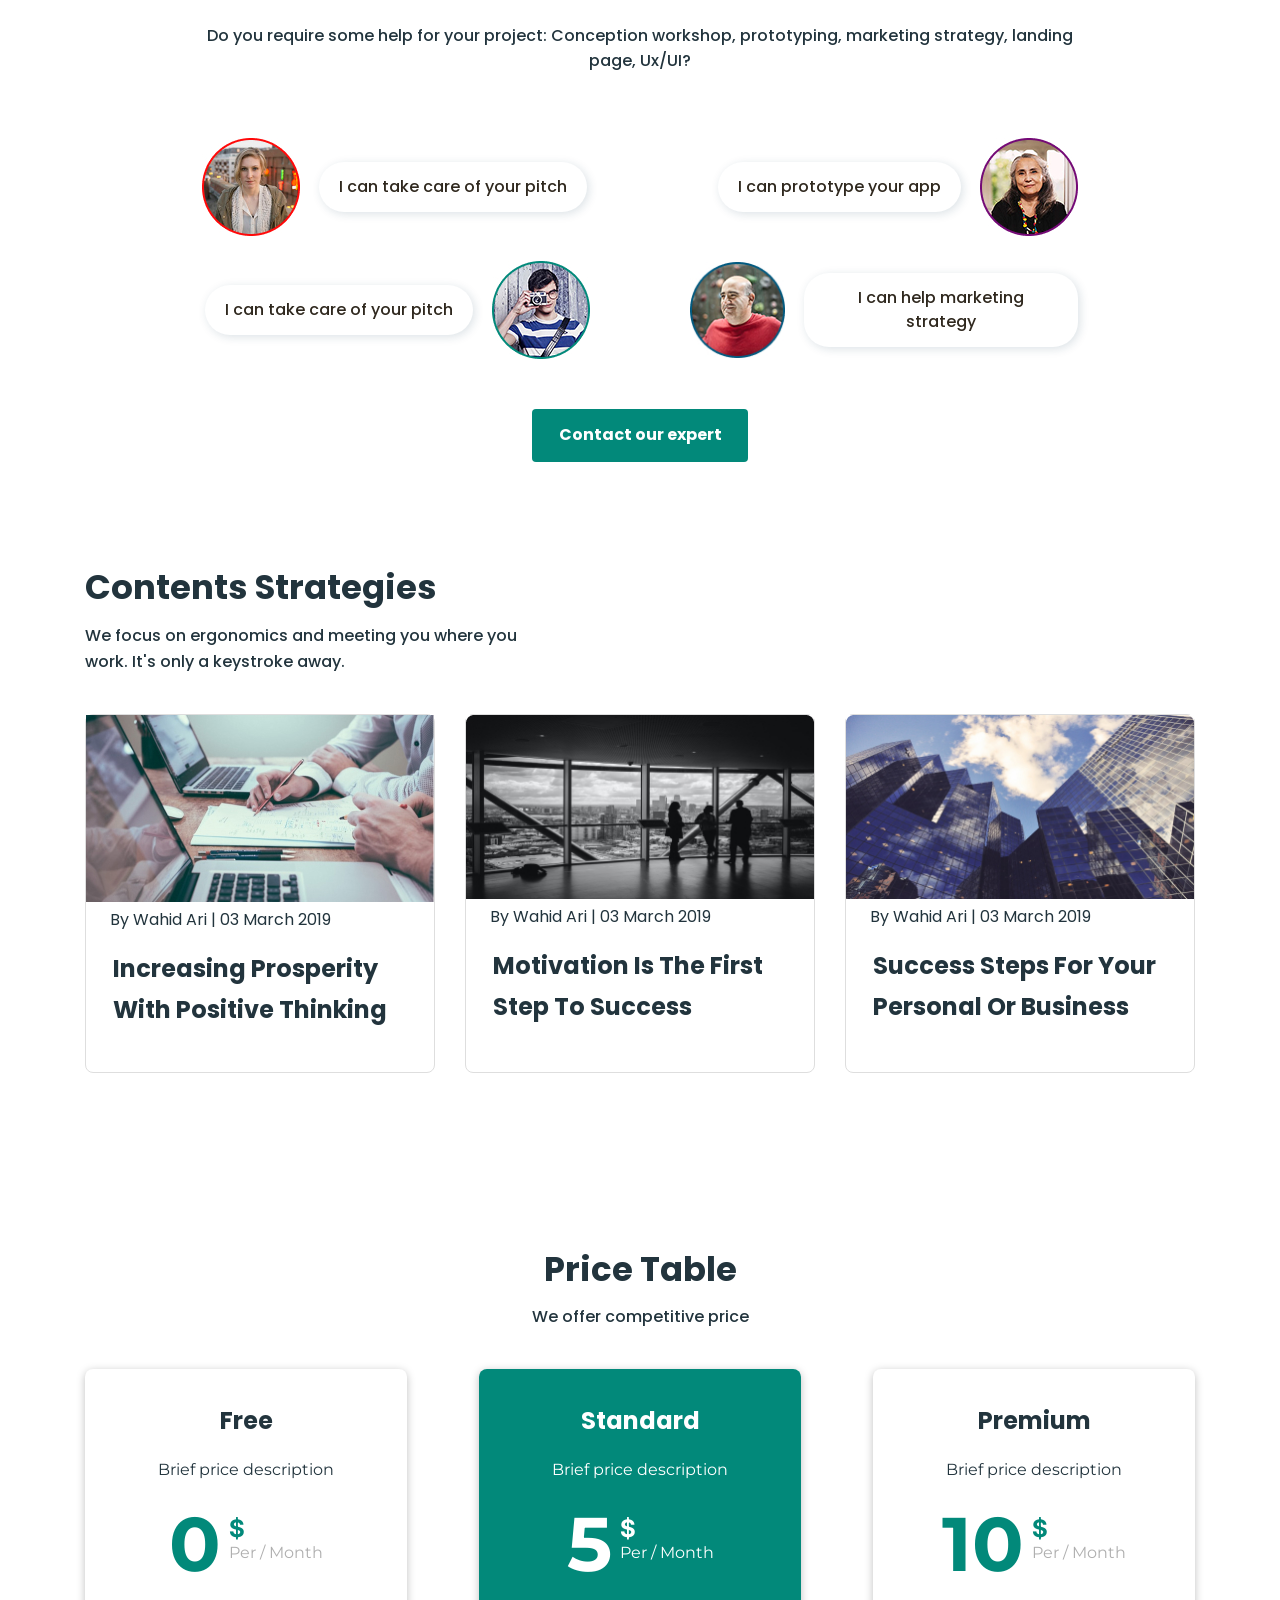
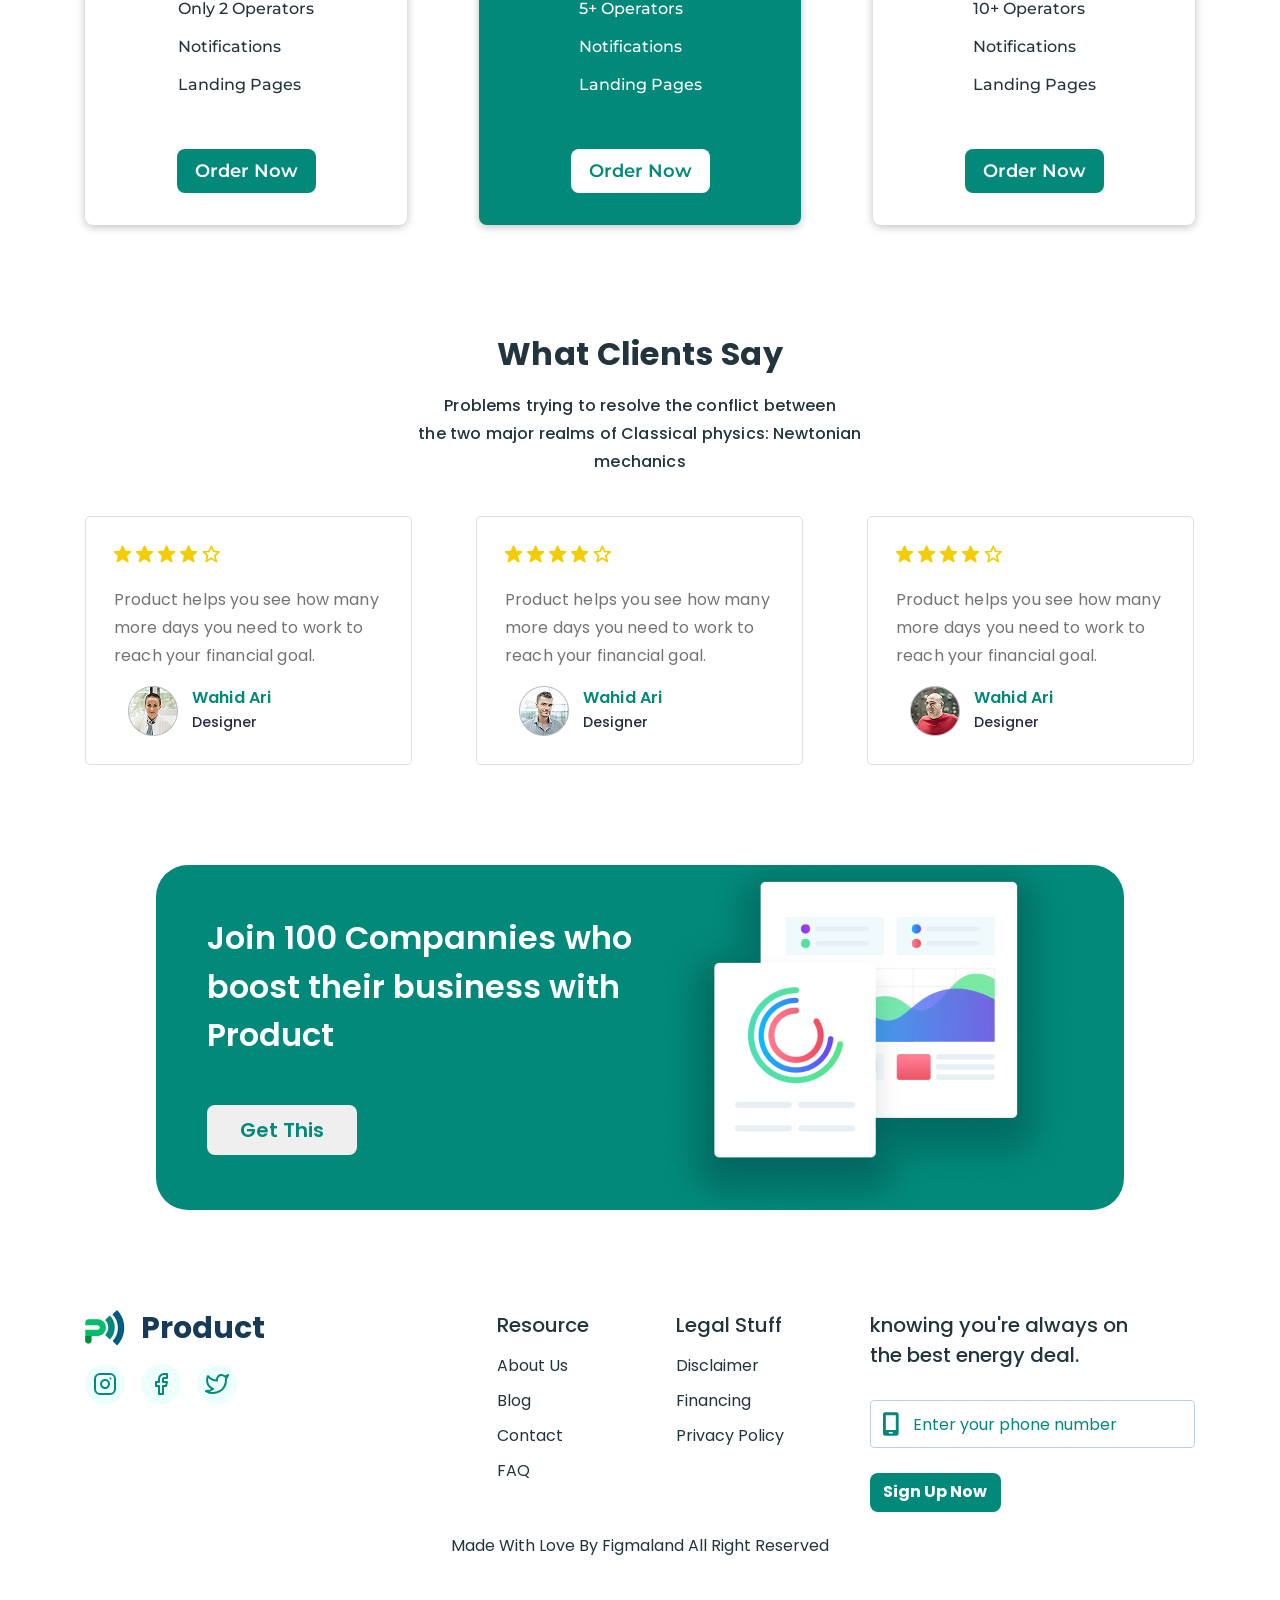
==== commit 69afff63: "add retina" ====
--- a/index.html
+++ b/index.html
@@ -26,7 +26,11 @@
       <div class="container header-container">
         <nav class="header-navigation">
           <a href="./index.html" class="header-logo"
-            ><img src="./images/index/logo.png" alt="logo" />Product</a
+            >
+            <svg class="logo-svg" width="40" height="36">
+              <use href="./images/icons.svg#icon-logo"></use>
+            </svg>
+            Product</a
           >
           <ul class="list-navigation">
             <li class="item-navigation">
@@ -286,23 +290,51 @@
           </p>
           <ul class="process-list">
             <li class="process-list-item">
-              <img src="./images/product/care.png" alt="care" width="98" />
+              <picture>
+                <source
+                  srcset="
+                    ./images/index/avatar1.jpg    1x,
+                    ./images/index/avatar1@2x.jpg 2x
+                  "
+                />
+                <img src="./images/index/avatar1.jpg" alt="avatar1" />
+              </picture>
               <p class="process-title-content">I can take care of your pitch</p>
             </li>
             <li class="process-list-item">
-              <img src="./images/product/app.png" alt="app" width="98" />
+              <picture>
+                <source
+                  srcset="
+                    ./images/index/avatar2.jpg    1x,
+                    ./images/index/avatar2@2x.jpg 2x
+                  "
+                />
+                <img src="./images/index/avatar2.jpg" alt="avatar2" />
+              </picture>
               <p class="process-title-content">I can prototype your app</p>
             </li>
             <li class="process-list-item">
-              <img src="./images/product/pitch.png" alt="pitch" width="98" />
+              <picture>
+                <source
+                  srcset="
+                    ./images/index/avatar3.jpg    1x,
+                    ./images/index/avatar3@2x.jpg 2x
+                  "
+                />
+                <img src="./images/index/avatar3.jpg" alt="avatar3" />
+              </picture>
               <p class="process-title-content">I can take care of your pitch</p>
             </li>
             <li class="process-list-item">
-              <img
-                src="./images/product/strategy.png"
-                alt="strategy"
-                width="98"
-              />
+              <picture>
+                <source
+                  srcset="
+                    ./images/index/avatar4.jpg    1x,
+                    ./images/index/avatar4@2x.jpg 2x
+                  "
+                />
+                <img src="./images/index/avatar4.jpg" alt="avatar4" />
+              </picture>
               <p class="process-title-content">I can help marketing strategy</p>
             </li>
           </ul>
@@ -323,11 +355,15 @@
 
           <ul class="strategy-list">
             <li class="strategy-item">
-              <img
-                src="./images/index/image-news1.jpg"
-                alt="hands"
-                class="strategy-list-img"
-              />
+              <picture>
+                <source
+                  srcset="
+                    ./images/resourses/prosperity.jpg    1x,
+                    ./images/resourses/prosperity@2x.jpg 2x
+                  "
+                />
+                <img src="./images/resourses/prosperity.jpg" alt="papers" />
+              </picture>
               <p class="content-strategies">
                 By <span class="made-by">Wahid Ari</span> | 03 March 2019
               </p>
@@ -336,11 +372,15 @@
               </h3>
             </li>
             <li class="strategy-item">
-              <img
-                src="./images/index/image-news2.jpg"
-                alt="people"
-                class="strategy-list-img"
-              />
+              <picture>
+                <source
+                  srcset="
+                    ./images/index/office.jpg    1x,
+                    ./images/index/office@2x.jpg 2x
+                  "
+                />
+                <img src="./images/index/office.jpg" alt="office" />
+              </picture>
               <p class="content-strategies">
                 By <span class="made-by">Wahid Ari</span> | 03 March 2019
               </p>
@@ -349,11 +389,15 @@
               </h3>
             </li>
             <li class="strategy-item">
-              <img
-                src="./images/index/image-news3.jpg"
-                alt="buildings"
-                class="strategy-list-img"
-              />
+              <picture>
+                <source
+                  srcset="
+                    ./images/index/skyfalls.jpg    1x,
+                    ./images/index/skyfalls@2x.jpg 2x
+                  "
+                />
+                <img src="./images/index/skyfalls.jpg" alt="skyfalls" />
+              </picture>
               <p class="content-strategies">
                 By <span class="made-by">Wahid Ari</span> | 03 March 2019
               </p>
@@ -465,7 +509,14 @@
                 reach your financial goal.
               </p>
               <div class="feedback-namecard">
-                <img src="./images/index/fb-avatar1.png" alt="fb-avatar" />
+                <source
+                  srcset="
+                    ./images/index/avatar5.jpg    1x,
+                    ./images/index/avatar5@2x.jpg 2x
+                  "
+                />
+                <img src="./images/index/avatar5.jpg" alt="avatar5" />
+              </picture>
                 <div>
                   <h4 class="feedback-name">Wahid Ari</h4>
                   <p class="feedback-name-position">Designer</p>
@@ -494,7 +545,14 @@
                 reach your financial goal.
               </p>
               <div class="feedback-namecard">
-                <img src="./images/index/fb-avatar2.png" alt="fb-avatar" />
+                <source
+                  srcset="
+                    ./images/index/avatar6.jpg    1x,
+                    ./images/index/avatar6@2x.jpg 2x
+                  "
+                />
+                <img src="./images/index/avatar6.jpg" alt="avatar6" />
+              </picture>
                 <div>
                   <h4 class="feedback-name">Wahid Ari</h4>
                   <p class="feedback-name-position">Designer</p>
@@ -523,7 +581,14 @@
                 reach your financial goal.
               </p>
               <div class="feedback-namecard">
-                <img src="./images/index/fb-avatar3.png" alt="fb-avatar" />
+                <source
+                  srcset="
+                    ./images/index/avatar7.jpg    1x,
+                    ./images/index/avatar7@2x.jpg 2x
+                  "
+                />
+                <img src="./images/index/avatar7.jpg" alt="avatar7" />
+              </picture>
                 <div>
                   <h4 class="feedback-name">Wahid Ari</h4>
                   <p class="feedback-name-position">Designer</p>
@@ -554,7 +619,9 @@
       <div class="container footer-container">
         <nav class="footer-nav">
           <a class="footer-logo" href="./index.html"
-            ><img src="./images/index/logo.png" alt="logo" />Product</a
+            ><svg class="logo-svg" width="40" height="36">
+              <use href="./images/icons.svg#icon-logo"></use>
+            </svg>Product</a
           >
           <div class="soc-nav-wrap">
             <a class="footer-icons-link"
--- a/css/styles.css
+++ b/css/styles.css
@@ -75,7 +75,6 @@
         gap: 16px;
         margin-right: 237px;
     
-        font-family: "Poppins", sans-serif;
         font-weight: 700;
         font-size: 30px;
         line-height: 0.9;
@@ -96,26 +95,22 @@
     }
 
     .link-navigation {
-        font-family: "Poppins", sans-serif;
         font-weight: 400;
         font-size: 16px;
         line-height: 1.75;
         color: #22343d;
         padding: 26px 0;
         display: inline-block;
-
         transition: color 0.2s ease-in-out;
     }
 
     .current-link {
-        font-family: "Poppins", sans-serif;
         font-weight: 600;
         font-size: 16px;
         line-height: 1.75;
         color: #22343d;
         padding: 26px 0;
         display: inline-block;
-
         transition: color 0.2s ease-in-out;
     }
 
@@ -136,7 +131,6 @@
     width: 105px;
     height: 42px;
     background-color: transparent;
-    font-family: "Poppins", sans-serif;
     font-weight: 600;
     font-size: 16px;
     text-align: center;
@@ -146,7 +140,7 @@
 }
 
 .btn-sing-in:hover,
-.btn-sing-in:focus {
+.btn-sing-in:focus-within {
     background-color: #02897a;
     transform: translateY(-2px);
     color: #fff;
@@ -158,7 +152,6 @@
     width: 113px;
     height: 42px;
     background-color: #02897a;
-    font-family: "Poppins", sans-serif;
     font-weight: 600;
     font-size: 16px;
     color: #fff;
@@ -167,10 +160,11 @@
 }
 
 .btn-sing-up:hover,
-.btn-sing-up:focus {
+.btn-sing-up:focus-within {
     color: #02695f;
     transform: translateY(-2px);
     background-color: #fff;
+    border: 1px solid #bcd0e5;
 }
        
 /* #endregion header */
@@ -474,6 +468,13 @@
     align-items: center;
     gap: 19px;
     width: calc((100% - 100px) / 2);
+    transition: transform 250ms ease-in-out;
+    cursor: pointer;
+}
+
+.process-list-item:hover,
+.process-list-item:focus-within {
+    transform: scale(1.15);
 }
 
 .process-list-item:nth-child(2),
@@ -820,6 +821,14 @@
     border-radius: 5px;
     padding: 28px;
     max-width: 327px;
+    transition: transform 250ms ease-in-out; box-shadow: 250ms ease-in-out;
+    cursor: pointer;
+}
+
+.feedback-card-item:hover,
+.feedback-card-item:focus-within {
+    transform: scale(1.05);
+    box-shadow: 2px 2px 10px 0 rgba(23, 58, 86, 0.15);
 }
 
 .icon-star, .icon-emptystar {
@@ -945,7 +954,7 @@
 }
 
 .footer-icons-link:hover,
-.footer-icons-link:focus {
+.footer-icons-link:focus-within {
     background-color: #02897a;
 }
 
@@ -955,7 +964,7 @@
 }
 
 .icon-soc-nav:hover,
-.icon-soc-nav:focus {
+.icon-soc-nav:focus-within {
     stroke: #edfffc;
 }
 
@@ -976,7 +985,7 @@
 }
 
 .footer-info-item:hover,
-.footer-info-item:focus {
+.footer-info-item:focus-within {
     color: #02695f;
     cursor: pointer;
 }
@@ -1011,7 +1020,7 @@
     transition: border-color 250ms cubic-bezier(0.4, 0, 0.2, 1);
 }
 
-.footer-input:focus,
+.footer-input:focus-within,
 .footer-input:hover {
     border: 1px solid #02695f;
 
@@ -1028,7 +1037,7 @@
     
 }
 
-.footer-input:focus+.footer-input-icon,
+.footer-input:focus-within+.footer-input-icon,
 .footer-input:hover+.footer-input-icon {
     fill: #02695f;
 }
@@ -1086,8 +1095,6 @@
      align-items: center;
      gap: 16px;
      margin-right: 237px;
-
-     font-family: "Poppins", sans-serif;
      font-weight: 700;
      font-size: 30px;
      line-height: 0.9;
@@ -1108,26 +1115,22 @@
  }
 
  .resourses-link-navigation {
-     font-family: "Poppins", sans-serif;
      font-weight: 400;
      font-size: 16px;
      line-height: 1.75;
      color: #22343d;
      padding: 26px 0;
      display: inline-block;
-
      transition: color 0.2s ease-in-out;
  }
 
  .resourses-current-link {
-     font-family: "Poppins", sans-serif;
      font-weight: 600;
      font-size: 16px;
      line-height: 1.75;
      color: #22343d;
      padding: 26px 0;
      display: inline-block;
-
      transition: color 0.2s ease-in-out;
  }
 
@@ -1149,7 +1152,6 @@
      min-width: 102px;
      height: 42px;
      background-color: transparent;
-     font-family: "Poppins", sans-serif;
      font-weight: 600;
      font-size: 16px;
      text-align: center;
@@ -1170,7 +1172,6 @@
      min-width: 110px;
      height: 42px;
      background-color: #02897a;
-     font-family: "Poppins", sans-serif;
      font-weight: 600;
      font-size: 16px;
      color: #fff;
@@ -1179,10 +1180,11 @@
  }
 
  .resourses-btn-sing-up:hover,
- .resourses-btn-sing-up:focus {
+ .resourses-btn-sing-up:focus-within {
      color: #02695f;
      transform: translateY(-2px);
      background-color: #fff;
+     border: 1px solid #bcd0e5;
  }
 
  .resourses-theme {
@@ -1208,8 +1210,14 @@
     transform: translateY(-2px);
 }
 
-.icon-theme:hover,
-.icon-theme:focus {
+/* .icon-theme:hover,
+.icon-theme:focus-within {
+    fill: #fff;
+    border: none;
+} */
+
+.resourses-theme:hover .icon-theme,
+.resourses-theme:focus-within .icon-theme {
     fill: #fff;
     border: none;
 }
@@ -1259,13 +1267,13 @@
     min-height: 66px;
     border: 1px solid #eaeaea;
     border-radius: 100px;
-    padding-left: 27px;
-    transition: all 250ms cubic-bezier(0.4, 0, 0.2, 1);
+    padding: 27px;
+    transition: border-color 250ms cubic-bezier(0.4, 0, 0.2, 1);
 }
 
 .product-input-btn {
     position: absolute;
-    left: 344px;
+    left: 337px;
     top: 50%;
     border-radius: 100px;
     padding: 24px;
@@ -1273,13 +1281,11 @@
     min-height: 50px;
     background-color: #02897a;
     transform: translateY(-50%);
-    transition: all 250ms cubic-bezier(0.4, 0, 0.2, 1);
-    pointer-events: none;
-
     font-weight: 600;
     font-size: 16px;
     line-height: 0;
     color: #fff;
+    transition: background-color 250ms cubic-bezier(0.4, 0, 0.2, 1);
 }
 
 .product-input:hover,
@@ -1288,13 +1294,12 @@
     outline: none;
 }
 
-.product-input:hover+.product-input-btn,
-.product-input:focus-within+.product-input-btn {
+.product-input-btn:hover,
+.product-input-btn:focus-within {
     background-color: #fff;
     color: #02695f;
     border: 1px solid #02695f;
     cursor: pointer;
-    
 }
 .product-input::placeholder {
     font-weight: 400;
@@ -1307,16 +1312,54 @@
 .join-picture-wrap {
     display: flex;
     align-items: center;
-    /* position: relative; */
+    position: relative;
+    min-height: 50px;
+    margin-bottom: 21px;
 }
 
 .picture-item {
-    /* position: absolute; */
-
+    position: absolute;
+    width: 50px;
+    height: 50px;
+    border-radius: 50%;
+    overflow: hidden;
+
+    transition: transform 250ms ease-in-out;
+    cursor: pointer;
+}
+
+.picture-item:hover,
+.picture-item:focus-within,
+.picture-item:has(img:focus) {
+    transform: scale(1.25);
+    z-index: 5;
+}
+
+.picture-item img {
+    width: 100%;
+    height: 100%;
+    display: block;
+    object-fit: cover;
+    border-radius: 50%;
+}
+
+.picture-item.first {
+    left: 0;
+    z-index: 2;
+}
+
+.picture-item.second {
+    left: 25px;
+    z-index: 3;
+}
+
+.picture-item.third {
+    left: 60px;
+    z-index: 4;
 }
 
 .join-text {
-    margin-left: 9px;
+    margin-left: 118px;
     font-weight: 400;
     font-size: 14px;
     color: #22343d;
@@ -1419,13 +1462,167 @@
     align-items: center;
     margin: 0 auto;
     gap: 8px;
- }
- .icon-circle_right {
+    transition: color 0.2s ease-in-out;
+ }
+ .icon-circle {
     fill: #2e3a59;
- }
-
- /* #endregion srtategy */
+    transition: fill 0.2s ease-in-out;
+ }
+
+ .more-stories:hover,
+ .more-stories:focus-within,
+ .more-stories:hover .icon-circle,
+ .more-stories:focus-within .icon-circle {
+    fill: #02695f;
+    cursor: pointer;
+    color: #02695f;
+ }
+
+ /* #endregion stories */
 
  /* #region forma */
+
+ .forma {
+    padding: 50px 0;
+ }
+
+ .title-contact-us {
+    font-weight: 700;
+    font-size: 34px;
+    line-height: 1.67647;
+    letter-spacing: 0.01em;
+    text-align: center;
+    color: #252b42;
+    margin-bottom: 17px;
+ }
+
+ .contact-text {
+    font-weight: 500;
+    font-size: 18px;
+    line-height: 1.55556;
+    letter-spacing: 0.01em;
+    text-align: center;
+    color: #374754;
+    margin-bottom: 55px;
+ }
+ .soc-forma-wrap {
+     display: flex;
+     gap: 16px;
+     justify-content: center;
+     margin-bottom: 55px;
+ }
+
+ .forma-icons-link {
+     width: 40px;
+     height: 40px;
+     background-color: #edfffc;
+     ;
+     border-radius: 50%;
+     display: flex;
+     justify-content: center;
+     align-items: center;
+     transition: background-color 250ms cubic-bezier(0.4, 0, 0.2, 1);
+ }
+
+ .forma-icons-link:hover,
+ .forma-icons-link:focus-within {
+     background-color: #02897a;
+ }
+
+ .map-container {
+     width: 871px;
+     height: 323px;
+     overflow: hidden;
+     margin: 0 auto 50px;
+ }
+
+ .google-map {
+     width: 100%;
+     height: 100%;
+     border: 0;
+ }
+
+ .form-resourses {
+    border: 1px solid #ddd;
+    border-radius: 20px;
+    padding: 52px 50px;
+    width: 868px;
+    height: 670px;
+    margin: 0 auto 100px;
+ }
+
+ .form-title {
+    font-weight: 700;
+    font-size: 24px;
+    line-height: 1.375;
+    letter-spacing: 0em;
+    color: #252b42;
+    text-align: center;
+    margin-bottom: 50px;
+ }
+
+ .form {
+    display: flex;
+    flex-direction: column;
+    gap: 45px;
+ }
+
+ .form-input {
+    border: 1px solid #e8e8e8;
+    border-radius: 39px;
+    padding: 19px 20px;
+    width: 768px;
+    height: 54px;
+    background-color: #f5f5f5;
+    transition: color 250ms cubic-bezier(0.4, 0, 0.2, 1);
+ }
+
+ .form-textarea {
+    border: 1px solid #e8e8e8;
+    padding: 23px 20px;
+    width: 768px;
+    height: 193px;
+    background-color: #f5f5f5;
+    transition: color 250ms cubic-bezier(0.4, 0, 0.2, 1);
+ }
+
+ .button-forma-send {
+    border-radius: 35px;
+    padding: 18px 38px;
+    width: 145px;
+    height: 52px;
+    background-color: #02897a;
+    font-weight: 500;
+    font-size: 16px;
+    line-height: 1;        
+    letter-spacing: 0.01em;
+    color: #fff;
+    transition: background-color 250ms cubic-bezier(0.4, 0, 0.2, 1);
+ }
+
+ .form-input:hover,
+ .form-input:focus-within,
+ .form-textarea:hover,
+ .form-textarea:focus-within {
+     border-color: #02695f;
+     outline: none;
+ }
+
+ .button-forma-send:hover,
+ .button-forma-send:focus-within {
+     background-color: #fff;
+     color: #02695f;
+     border: 1px solid #02695f;
+     cursor: pointer;
+ }
+
+ .form-input::placeholder,
+ .form-textarea::placeholder {
+        font-weight: 400;
+        font-size: 15px;
+        line-height: 1.06667;
+        letter-spacing: 0.01em;
+        color: #22343d;
+ }
  
   /* #endregion forma */
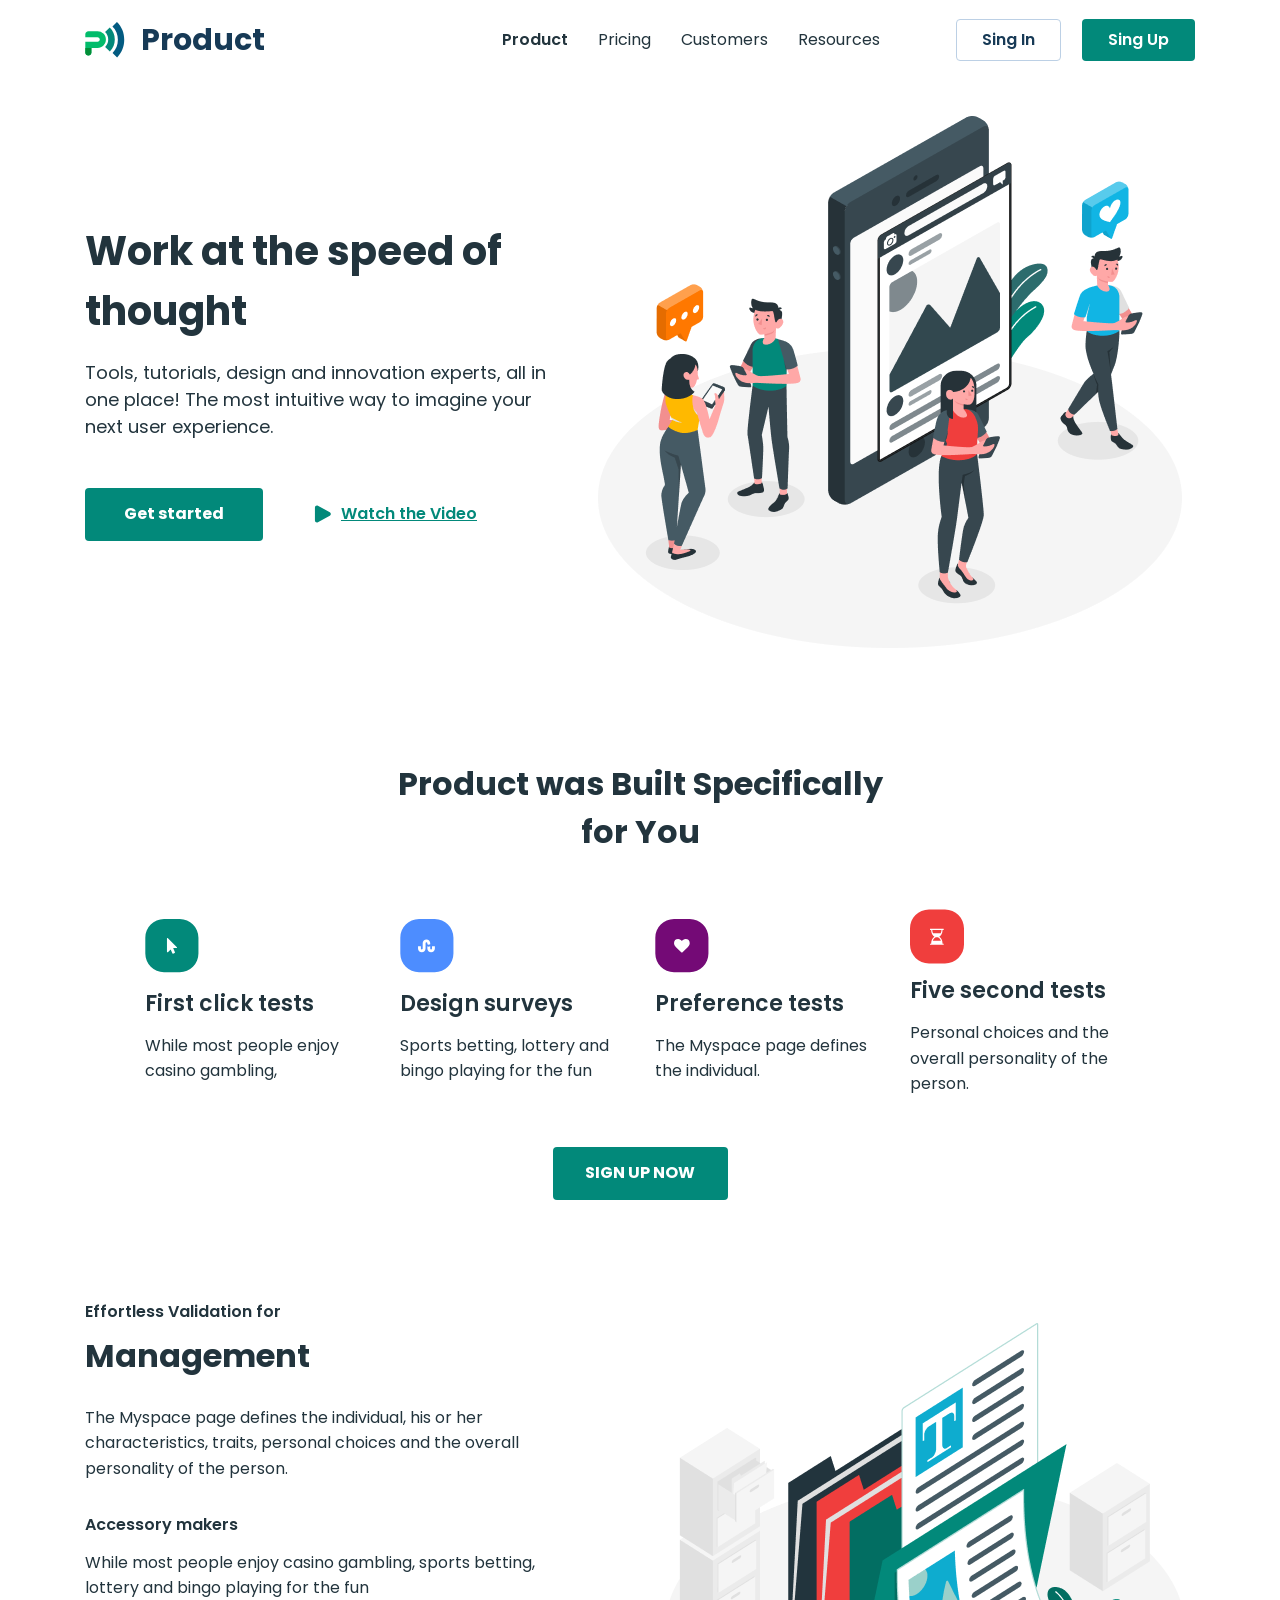
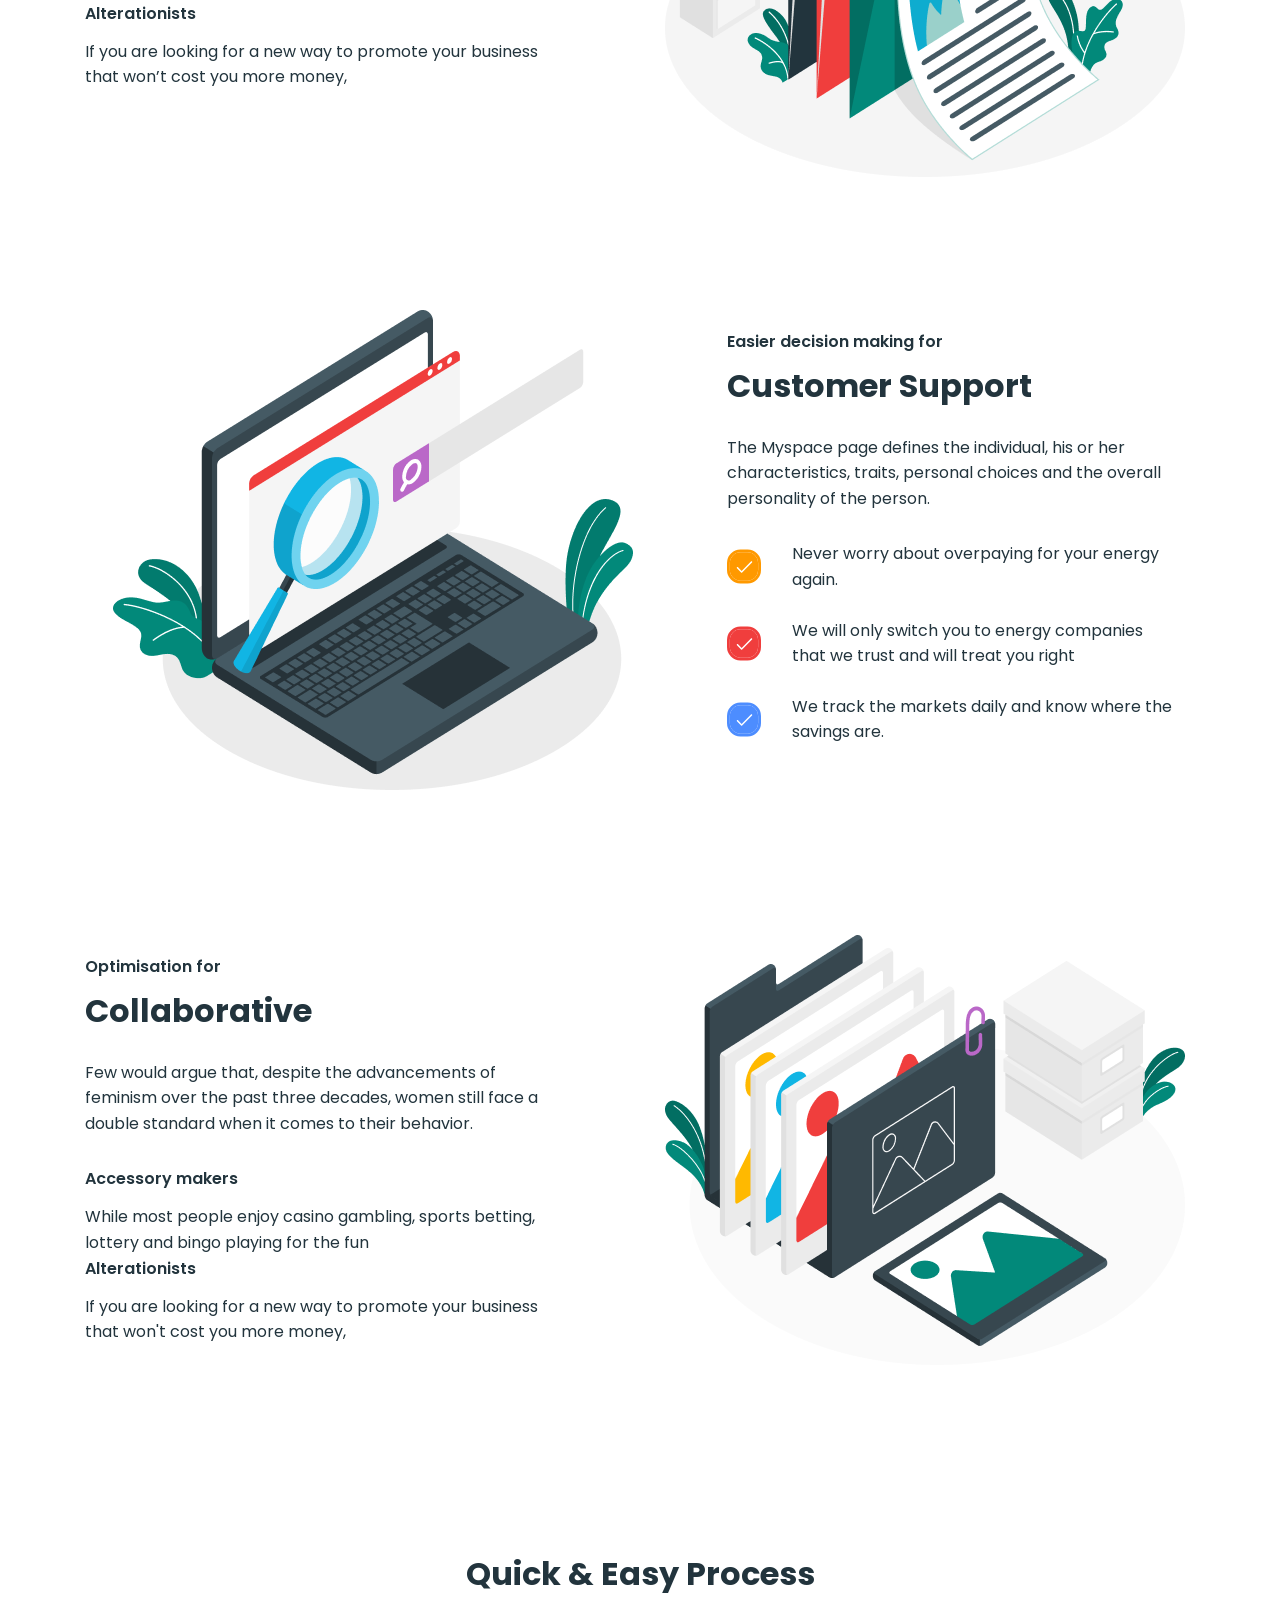
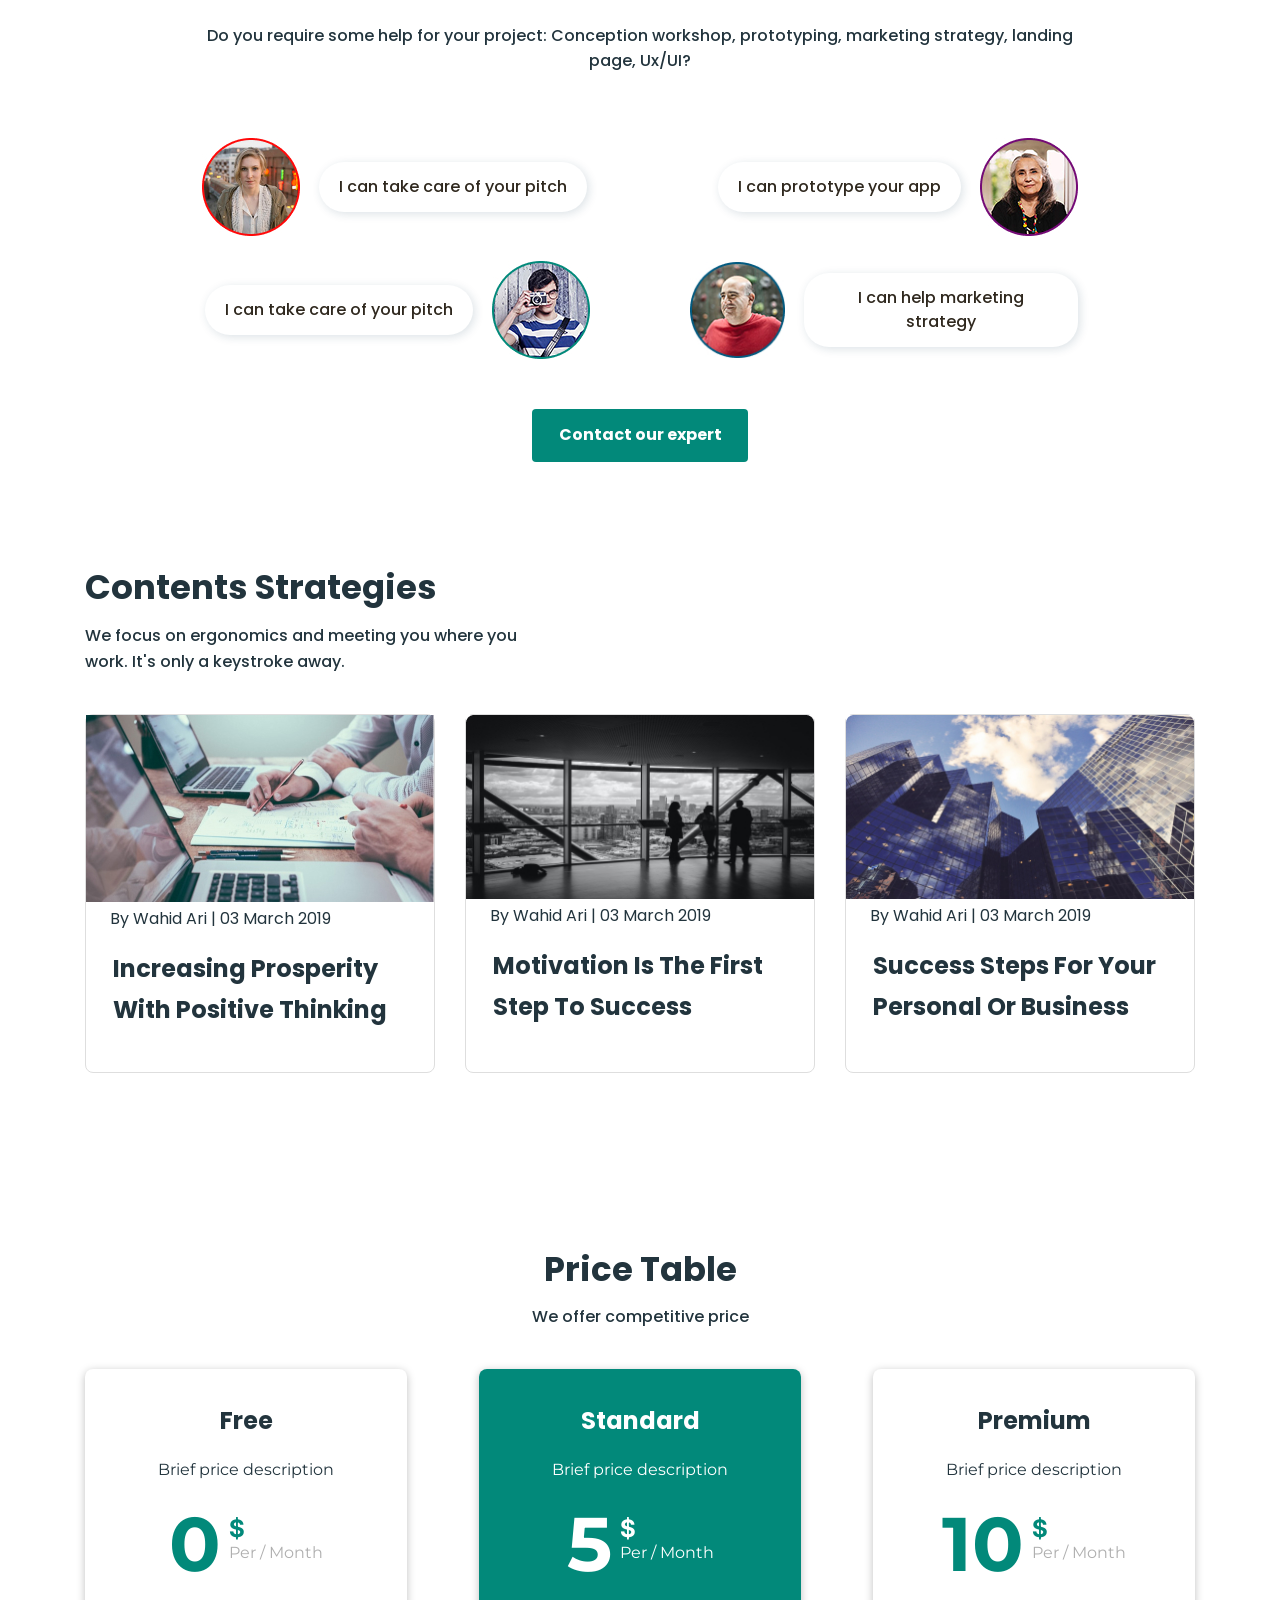
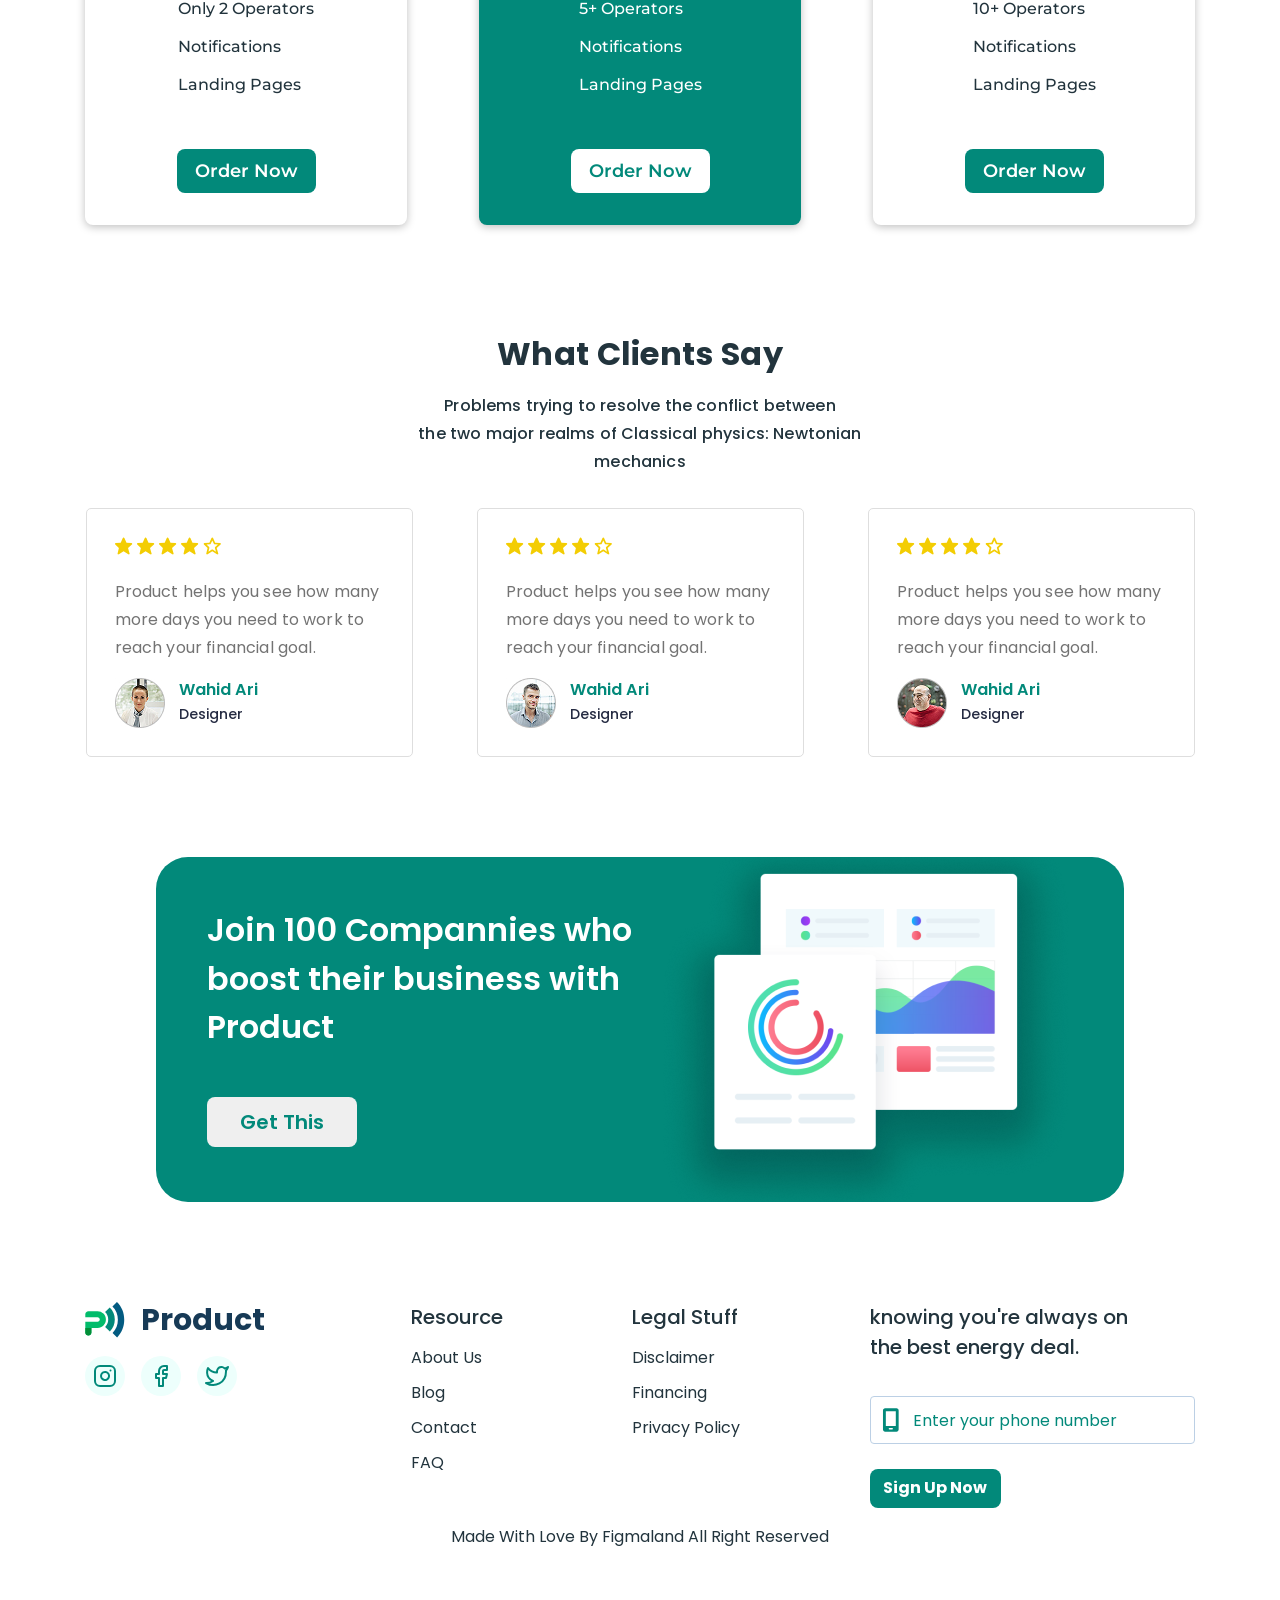
==== commit 4bfd0b0c: "add all" ====
--- a/index.html
+++ b/index.html
@@ -25,13 +25,13 @@
     <header class="header">
       <div class="container header-container">
         <nav class="header-navigation">
-          <a href="./index.html" class="header-logo"
-            >
+          <a href="./index.html" class="header-logo">
             <svg class="logo-svg" width="40" height="36">
               <use href="./images/icons.svg#icon-logo"></use>
             </svg>
             Product</a
           >
+
           <ul class="list-navigation">
             <li class="item-navigation">
               <a href="./index.html" class="current-link">Product</a>
@@ -56,6 +56,12 @@
             <button type="button" class="btn-sing-up">Sing Up</button>
           </li>
         </ul>
+
+        <button class="burger-btn" type="button" data-menu-open>
+          <svg class="burger-icon" width="28" height="31">
+            <use href="./images/icons.svg#icon-burger"></use>
+          </svg>
+        </button>
       </div>
     </header>
     <!-- #endregion header -->
@@ -84,14 +90,13 @@
               </li>
             </ul>
           </div>
-          <div class="container hero-img">
-            <img
-              class="hero-img"
-              src="./images/index/hero-img.png"
-              alt="people communicating"
-              width="610"
-            />
-          </div>
+
+          <img
+            class="hero-img"
+            src="./images/index/hero-img.png"
+            alt="people communicating"
+            width="610"
+          />
         </div>
       </section>
       <!-- #endregion hero -->
@@ -104,7 +109,7 @@
           </h2>
           <ul class="cards">
             <li class="card-item">
-              <svg class="card-icon" width="54" height="61">
+              <svg class="card-icon" width="51" height="50">
                 <use href="./images/icons.svg#icon-click"></use>
               </svg>
               <h3 class="card-title">First click tests</h3>
@@ -114,7 +119,7 @@
             </li>
 
             <li class="card-item">
-              <svg class="card-icon" width="54" height="61">
+              <svg class="card-icon" width="51" height="50">
                 <use href="./images/icons.svg#icon-surveys"></use>
               </svg>
               <h3 class="card-title">Design surveys</h3>
@@ -124,7 +129,7 @@
             </li>
 
             <li class="card-item">
-              <svg class="card-icon" width="54" height="61">
+              <svg class="card-icon" width="51" height="50">
                 <use href="./images/icons.svg#icon-preferences"></use>
               </svg>
               <h3 class="card-title">Preference tests</h3>
@@ -134,7 +139,7 @@
             </li>
 
             <li class="card-item">
-              <svg class="card-icon" width="54" height="61">
+              <svg class="card-icon" width="51" height="50">
                 <use href="./images/icons.svg#icon-time"></use>
               </svg>
               <h3 class="card-title">Five second tests</h3>
@@ -263,7 +268,7 @@
                 <h3 class="item-title">Alterationists</h3>
                 <p class="section-list-content">
                   If you are looking for a new way to promote your business that
-                  won’t cost you more money,
+                  won't cost you more money,
                 </p>
               </li>
             </ul>
@@ -484,7 +489,8 @@
         <div class="container feedback-container">
           <h2 class="feedback-title">What Clients Say</h2>
           <p class="feedback-paragraph">
-            Problems trying to resolve the conflict between <br />
+            Problems trying to resolve the conflict between
+            <span class="desktop-br"><br /></span>
             the two major realms of Classical physics: Newtonian mechanics
           </p>
           <ul class="feedback-cards">
@@ -509,14 +515,15 @@
                 reach your financial goal.
               </p>
               <div class="feedback-namecard">
-                <source
-                  srcset="
-                    ./images/index/avatar5.jpg    1x,
-                    ./images/index/avatar5@2x.jpg 2x
-                  "
-                />
-                <img src="./images/index/avatar5.jpg" alt="avatar5" />
-              </picture>
+                <picture>
+                  <source
+                    srcset="
+                      ./images/index/avatar5.jpg    1x,
+                      ./images/index/avatar5@2x.jpg 2x
+                    "
+                  />
+                  <img src="./images/index/avatar5.jpg" alt="avatar5" />
+                </picture>
                 <div>
                   <h4 class="feedback-name">Wahid Ari</h4>
                   <p class="feedback-name-position">Designer</p>
@@ -545,14 +552,15 @@
                 reach your financial goal.
               </p>
               <div class="feedback-namecard">
-                <source
-                  srcset="
-                    ./images/index/avatar6.jpg    1x,
-                    ./images/index/avatar6@2x.jpg 2x
-                  "
-                />
-                <img src="./images/index/avatar6.jpg" alt="avatar6" />
-              </picture>
+                <picture>
+                  <source
+                    srcset="
+                      ./images/index/avatar6.jpg    1x,
+                      ./images/index/avatar6@2x.jpg 2x
+                    "
+                  />
+                  <img src="./images/index/avatar6.jpg" alt="avatar6" />
+                </picture>
                 <div>
                   <h4 class="feedback-name">Wahid Ari</h4>
                   <p class="feedback-name-position">Designer</p>
@@ -581,14 +589,15 @@
                 reach your financial goal.
               </p>
               <div class="feedback-namecard">
-                <source
-                  srcset="
-                    ./images/index/avatar7.jpg    1x,
-                    ./images/index/avatar7@2x.jpg 2x
-                  "
-                />
-                <img src="./images/index/avatar7.jpg" alt="avatar7" />
-              </picture>
+                <picture>
+                  <source
+                    srcset="
+                      ./images/index/avatar7.jpg    1x,
+                      ./images/index/avatar7@2x.jpg 2x
+                    "
+                  />
+                  <img src="./images/index/avatar7.jpg" alt="avatar7" />
+                </picture>
                 <div>
                   <h4 class="feedback-name">Wahid Ari</h4>
                   <p class="feedback-name-position">Designer</p>
@@ -619,9 +628,9 @@
       <div class="container footer-container">
         <nav class="footer-nav">
           <a class="footer-logo" href="./index.html"
-            ><svg class="logo-svg" width="40" height="36">
-              <use href="./images/icons.svg#icon-logo"></use>
-            </svg>Product</a
+            ><svg class="logo-svg" width="32" height="30">
+              <use href="./images/icons.svg#icon-logo"></use></svg
+            >Product</a
           >
           <div class="soc-nav-wrap">
             <a class="footer-icons-link"
--- a/css/styles.css
+++ b/css/styles.css
@@ -27,6 +27,7 @@
     }
         
 /* reset */
+
     h1,
     h2,
     h3,
@@ -43,9 +44,11 @@
         padding-left: 0;
         list-style-type: none;
        }
+
  a {
     text-decoration: none;
    }
+
 button {
     cursor: pointer;
     border: none;
@@ -54,135 +57,197 @@
 img {
     display: block;
     max-width: 100%;
+    height: auto;
 }
 
 .container {
-   max-width: 1150px;
-   padding: 0 20px;
-   margin: 0 auto;
-}
+    max-width: 411px;
+    padding: 0 17px;
+    margin: 0 auto;
+}
+
+@media screen and (min-width: 1150px) {
+    .container {
+    max-width: 1150px;
+    padding: 0 20px;
+    margin: 0 auto;
+    }
+    }
     
 /* #region header */
-     
+
+    .header {
+        box-shadow: 0 -2px 8px 0 rgba(0, 0, 0, 0.25);
+        background-color: #fff;
+    }
+
     .header-container {
         display: flex;
         align-items: center;      
+        justify-content: space-between;
     }
 
     .header-logo {
         display: flex;
         align-items: center;
         gap: 16px;
-        margin-right: 237px;
-    
         font-weight: 700;
         font-size: 30px;
         line-height: 0.9;
         color: #173a56;
     }
 
-
-    .header-navigation {
+        .header-logo:hover,
+        .header-logo:focus-within {
+            color: #02897a;
+        }
+
+    .list-navigation,
+    .header-list-button {
+        display: none;
+    }
+
+    .burger-btn {
+        stroke: #173a56;
+        background-color: transparent;
+        cursor: pointer;
+        padding: 20px 0;
+        transition: stroke 250ms cubic-bezier(0.4, 0, 0.2, 1);
+    }
+
+        .burger-btn:hover,
+        .burger-btn:focus-within {
+            stroke: #02897a;
+        }
+
+ @media screen and (min-width: 1150px) {
+
+     .header {
+         box-shadow: none
+     }
+
+         .header-logo {
+             margin-right: 237px;
+         }
+
+         .header-navigation {
+             display: flex;
+             align-items: center;
+         }
+    
+         .list-navigation {
+             display: flex;
+             align-items: center;
+             gap: 30px;
+             margin-right: 73px;
+         }
+    
+         .link-navigation {
+             font-weight: 400;
+             font-size: 16px;
+             line-height: 1.75;
+             color: #22343d;
+             padding: 26px 0;
+             display: inline-block;
+             transition: color 0.2s ease-in-out;
+         }
+    
+         .current-link {
+             font-weight: 600;
+             font-size: 16px;
+             line-height: 1.75;
+             color: #22343d;
+             padding: 26px 0;
+             display: inline-block;
+             transition: color 0.2s ease-in-out;
+         }
+    
+         .link-navigation:hover,
+         .current-link:hover {
+             color: #02897a;
+         }
+    
+         .header-list-button {
+             display: flex;
+             align-items: center;
+         }
+    
+    
+         .btn-sing-in {
+             border: 1px solid #bcd0e5;
+             border-radius: 4px;
+             width: 105px;
+             height: 42px;
+             background-color: transparent;
+             font-weight: 600;
+             font-size: 16px;
+             text-align: center;
+             color: #173a56;
+             margin-right: 21px;
+             transition: color 0.2s ease-in-out, transform 0.2s ease-in-out;
+         }
+    
+         .btn-sing-in:hover,
+         .btn-sing-in:focus-within {
+             background-color: #02897a;
+             transform: translateY(-2px);
+             color: #fff;
+             border: none;
+         }
+    
+         .btn-sing-up {
+             border-radius: 4px;
+             width: 113px;
+             height: 42px;
+             background-color: #02897a;
+             font-weight: 600;
+             font-size: 16px;
+             color: #fff;
+             border: none;
+             transition: color 0.2s ease-in-out, transform 0.2s ease-in-out;
+         }
+    
+         .btn-sing-up:hover,
+         .btn-sing-up:focus-within {
+             color: #02695f;
+             transform: translateY(-2px);
+             background-color: #fff;
+             border: 1px solid #bcd0e5;
+         }
+
+         .burger-btn {
+            display: none;
+         }
+ }
+       
+/* #endregion header */
+
+/* #region hero */
+.hero {
+    display: flex;
+    align-items: center;
+    /* flex-direction: column; */
+    justify-content: center;
+    padding-top: 29px;
+    padding-bottom: 50px;
+}
+
+@media screen and (min-width: 1150px) {
+.hero {
+        padding-top: 25px;
+    /* flex-direction: row; */
+    }
+
+    .hero-container {
         display: flex;
         align-items: center;
-    }
-
-    .list-navigation {
-        display: flex;
-        align-items: center;
-        gap: 30px;
-        margin-right: 73px;
-    }
-
-    .link-navigation {
-        font-weight: 400;
-        font-size: 16px;
-        line-height: 1.75;
-        color: #22343d;
-        padding: 26px 0;
-        display: inline-block;
-        transition: color 0.2s ease-in-out;
-    }
-
-    .current-link {
-        font-weight: 600;
-        font-size: 16px;
-        line-height: 1.75;
-        color: #22343d;
-        padding: 26px 0;
-        display: inline-block;
-        transition: color 0.2s ease-in-out;
-    }
-
-    .link-navigation:hover,
-    .current-link:hover {
-        color: #02897a;
-    }
-
-    .header-list-button {
-        display: flex;
-        align-items: center;
-    }
-        
-
-.btn-sing-in {
-    border: 1px solid #bcd0e5;
-    border-radius: 4px;
-    width: 105px;
-    height: 42px;
-    background-color: transparent;
-    font-weight: 600;
-    font-size: 16px;
-    text-align: center;
-    color: #173a56;
-    margin-right: 21px;
-    transition: color 0.2s ease-in-out, transform 0.2s ease-in-out;
-}
-
-.btn-sing-in:hover,
-.btn-sing-in:focus-within {
-    background-color: #02897a;
-    transform: translateY(-2px);
-    color: #fff;
-    border: none;
-}
-
-.btn-sing-up {
-    border-radius: 4px;
-    width: 113px;
-    height: 42px;
-    background-color: #02897a;
-    font-weight: 600;
-    font-size: 16px;
-    color: #fff;
-    border: none;
-    transition: color 0.2s ease-in-out, transform 0.2s ease-in-out;
-}
-
-.btn-sing-up:hover,
-.btn-sing-up:focus-within {
-    color: #02695f;
-    transform: translateY(-2px);
-    background-color: #fff;
-    border: 1px solid #bcd0e5;
-}
-       
-/* #endregion header */
-
-/* #region hero */
-.hero {
-    padding-top: 25px;
-    padding-bottom: 50px;
-}
-.hero-container {
-    display: flex;
-    align-items: center;
-    gap: 35px;
-}
+        gap: 35px;
+    }
 
 .hero-main-text {
     max-width: 465px;
 }
+
 .hero-title {
     font-weight: 700;
     font-size: 40px;
@@ -217,7 +282,8 @@
     transition: color 0.2s ease-in-out, transform 0.2s ease-in-out;
 }
 
-.btn-start:hover, .btn-start:focus {
+.btn-start:hover,
+.btn-start:focus {
     color: #02695f;
     transform: translateY(-2px);
     background-color: #fff;
@@ -243,21 +309,24 @@
     border: none;
     cursor: pointer;
     transition: color 0.2s ease-in-out, transform 0.2s ease-in-out;
-    }
-    
+}
+
 .btn-watch:hover {
     color: #02695f;
     transform: translateY(-2px);
 }
-    
+
 .btn-watch:hover .icon-triangle {
     fill: #02695f;
 }
 
 .hero-img {
-    width: 610px; 
+    width: 610px;
     height: 555px;
 }
+}
+
+
 
 /* #endregion hero */
 
@@ -272,20 +341,21 @@
     font-size: 32px;
     text-align: center;
     color: #22343d;
-    max-width: 500px;
     margin: 0 auto 50px;
 }
 
 .cards {
     display: flex;
+    flex-direction: column;
     justify-content: center;
     align-items: center;
-    gap: 30px;
-}
-
-.card-item {
-    width: calc((100% - 90px) / 4);
-}
+    gap: 32px;
+}
+
+ .card-item {
+    max-width: 225px;
+    text-align: center;
+ }
 
 .card-title {
     font-weight: 600;
@@ -324,6 +394,28 @@
     color: #02695f;
     transform: translateY(-2px);
     background-color: #fff;
+}
+
+@media screen and (min-width: 1150px) {
+
+    .specifically-title {
+        max-width: 500px;
+    }
+
+    .cards {
+        flex-direction: row;
+        column-gap: 30px;
+    }
+
+    .card-item {
+        width: calc((100% - 90px) / 4);
+        text-align: start;
+    }
+
+    .card-icon {
+        width: 54px;
+        height: 61px;
+    }
 }
 
 /* #endregion Specifically */
@@ -597,7 +689,7 @@
 /* #region price */
 
 .price-section {
-    padding-top: 100px;
+    padding-top: 31px;
     padding-bottom: 50px;
 }
 
@@ -605,7 +697,7 @@
     font-weight: 700;
     font-size: 34px;
     color: #22343d;
-    margin-bottom: 10px;
+    margin-bottom: 8px;
     text-align: center;
 }
 
@@ -613,7 +705,7 @@
     font-weight: 500;
     font-size: 16px;
     color: #22343d;
-    margin-bottom: 40px;
+    margin-bottom: 74px;
     text-align: center;
 }
 
@@ -621,7 +713,7 @@
     display: flex;
     justify-content: center;
     align-items: stretch;
-    gap: 72px;
+    gap: 32px;
     flex-wrap: wrap;
 }
 
@@ -775,6 +867,25 @@
     color: #fff;
 }
 
+@media screen and (min-width: 1150px) {
+    .price-section {
+        padding-top: 100px;
+    }
+
+    .price-title {
+        margin-bottom: 10px;
+    }
+
+    .price-subtitle {
+        margin-bottom: 40px;
+    }
+
+    .price-cards {
+        gap: 72px;
+    }
+
+}
+
 /* #endregion price */
 
 /* #region feedback */
@@ -794,7 +905,7 @@
     letter-spacing: 0.01em;
     color: #22343d;
     text-align: center;
-    margin-bottom: 10px;
+    margin-bottom: 8px;
 }
 
 .feedback-paragraph {
@@ -803,16 +914,22 @@
     line-height: 1.75;
     letter-spacing: 0.01em;
     color: #22343d;
-    max-width: 537px;
+    max-width: 323px;
     margin: 0 auto;
     text-align: center;
-    margin-bottom: 40px;
+    margin-bottom: 32px;
+}
+
+
+.desktop-br {
+    display: none;
 }
 
 .feedback-cards {
     display: flex;
-    max-width: 1110px;
-    gap: 64px;
+    flex-wrap: wrap;
+    gap: 32px;
+   justify-content: center;
 
 }
 
@@ -864,6 +981,28 @@
     line-height: 1.71429;
     letter-spacing: 0.01em;
     color: #252b42;
+}
+
+@media screen and (min-width: 1150px) {
+
+    .feedback-title {
+        margin-bottom: 10px;
+    }
+
+    .feedback-paragraph {
+        max-width: 537px;
+        margin-bottom: 32px;
+    }
+
+    .desktop-br {
+        display: inline;
+    }
+
+    .feedback-cards {
+        max-width: 1110px;
+        gap: 64px;
+
+    }
 }
 /* #endregion feedback */
 
@@ -921,36 +1060,37 @@
 }
 
 .footer-container {
-    display: flex;
-    justify-content: space-between;
+    text-align: center;
 }
 
 .footer-logo {
     display: flex;
+    justify-content: center;
     align-items: center;
     gap: 16px;
-    margin-right: 146px;
     font-weight: 700;
-    font-size: 30px;
+    font-size: 26px;
     line-height: 0.9;
     color: #173a56;
-    margin-bottom: 18px;
+    margin-bottom: 25px;
 }
 
 .soc-nav-wrap {
     display: flex;
+    justify-content: center;
     gap: 16px;
 }
 
 .footer-icons-link {
     width: 40px;
     height: 40px;
-    background-color: #edfffc;;
+    background-color: #edfffc;
     border-radius: 50%;
     display: flex;
     justify-content: center;
     align-items: center;
     transition: background-color 250ms cubic-bezier(0.4, 0, 0.2, 1);
+    margin-bottom: 32px;
 }
 
 .footer-icons-link:hover,
@@ -982,6 +1122,7 @@
     line-height: 2.1875;
     color: #22343d;
     transition: color 250ms cubic-bezier(0.4, 0, 0.2, 1);
+    margin-bottom: 32px;
 }
 
 .footer-info-item:hover,
@@ -993,7 +1134,11 @@
 .footer-info-input {
     display: flex;
     flex-direction: column;
+    justify-content: center;
     max-width: 325px;
+    text-align: center;
+    align-items: center;
+    margin: 0 auto;
 }
 
 .footer-input-title {
@@ -1001,7 +1146,8 @@
     font-size: 20px;
     line-height: 1.5;
     color: #22343d;
-    margin-bottom: 30px;
+    margin-bottom: 34px;
+   
 }
 
 .footer-input-wrap {
@@ -1010,7 +1156,7 @@
 }
 
 .footer-input {
-    width: 100%;
+    width: 325px;
     height: 48px;
     padding-left: 42px;
     background-color: transparent;
@@ -1020,7 +1166,7 @@
     transition: border-color 250ms cubic-bezier(0.4, 0, 0.2, 1);
 }
 
-.footer-input:focus-within,
+.footer-input:focus,
 .footer-input:hover {
     border: 1px solid #02695f;
 
@@ -1037,7 +1183,7 @@
     
 }
 
-.footer-input:focus-within+.footer-input-icon,
+.footer-input:focus+.footer-input-icon,
 .footer-input:hover+.footer-input-icon {
     fill: #02695f;
 }
@@ -1063,7 +1209,7 @@
         transition: all 0.2s ease-in-out;
         cursor: pointer;
         border: none;
-        margin-bottom: 16px;
+        margin-bottom: 44px;
     }
 
 
@@ -1077,10 +1223,57 @@
     .made-by {
         font-weight: 400;
         font-size: 16px;
-        line-height: 2.1875;
+        line-height: 2.18;
         color: #22343d;
         text-align: center;
     }
+
+ @media screen and (min-width: 1150px) {
+    .footer-container {
+        display: flex;
+        justify-content: space-between;
+    }
+
+    .footer-logo {
+        margin-right: 146px;
+        font-size: 30px;
+        margin-bottom: 18px;
+    }
+
+    .logo-svg {
+        width: 40px;
+        height: 36px;
+    }
+    
+    .soc-nav-wrap {
+        justify-content: left;
+    }
+
+.footer-info {
+    margin-right: 129px;
+    text-align: left;
+}
+
+.footer-info-input {
+    align-items: start;
+}
+
+.footer-info:last-of-type {
+    margin-right: 83px;
+}
+
+.footer-input-title {
+    text-align: left;
+    
+}
+    .footer-input-wrap {
+        justify-content: left;
+    }
+    .footer-btn {
+        margin-bottom: 12px;
+     
+    }
+}
 /* #endregion footer */
 
 
